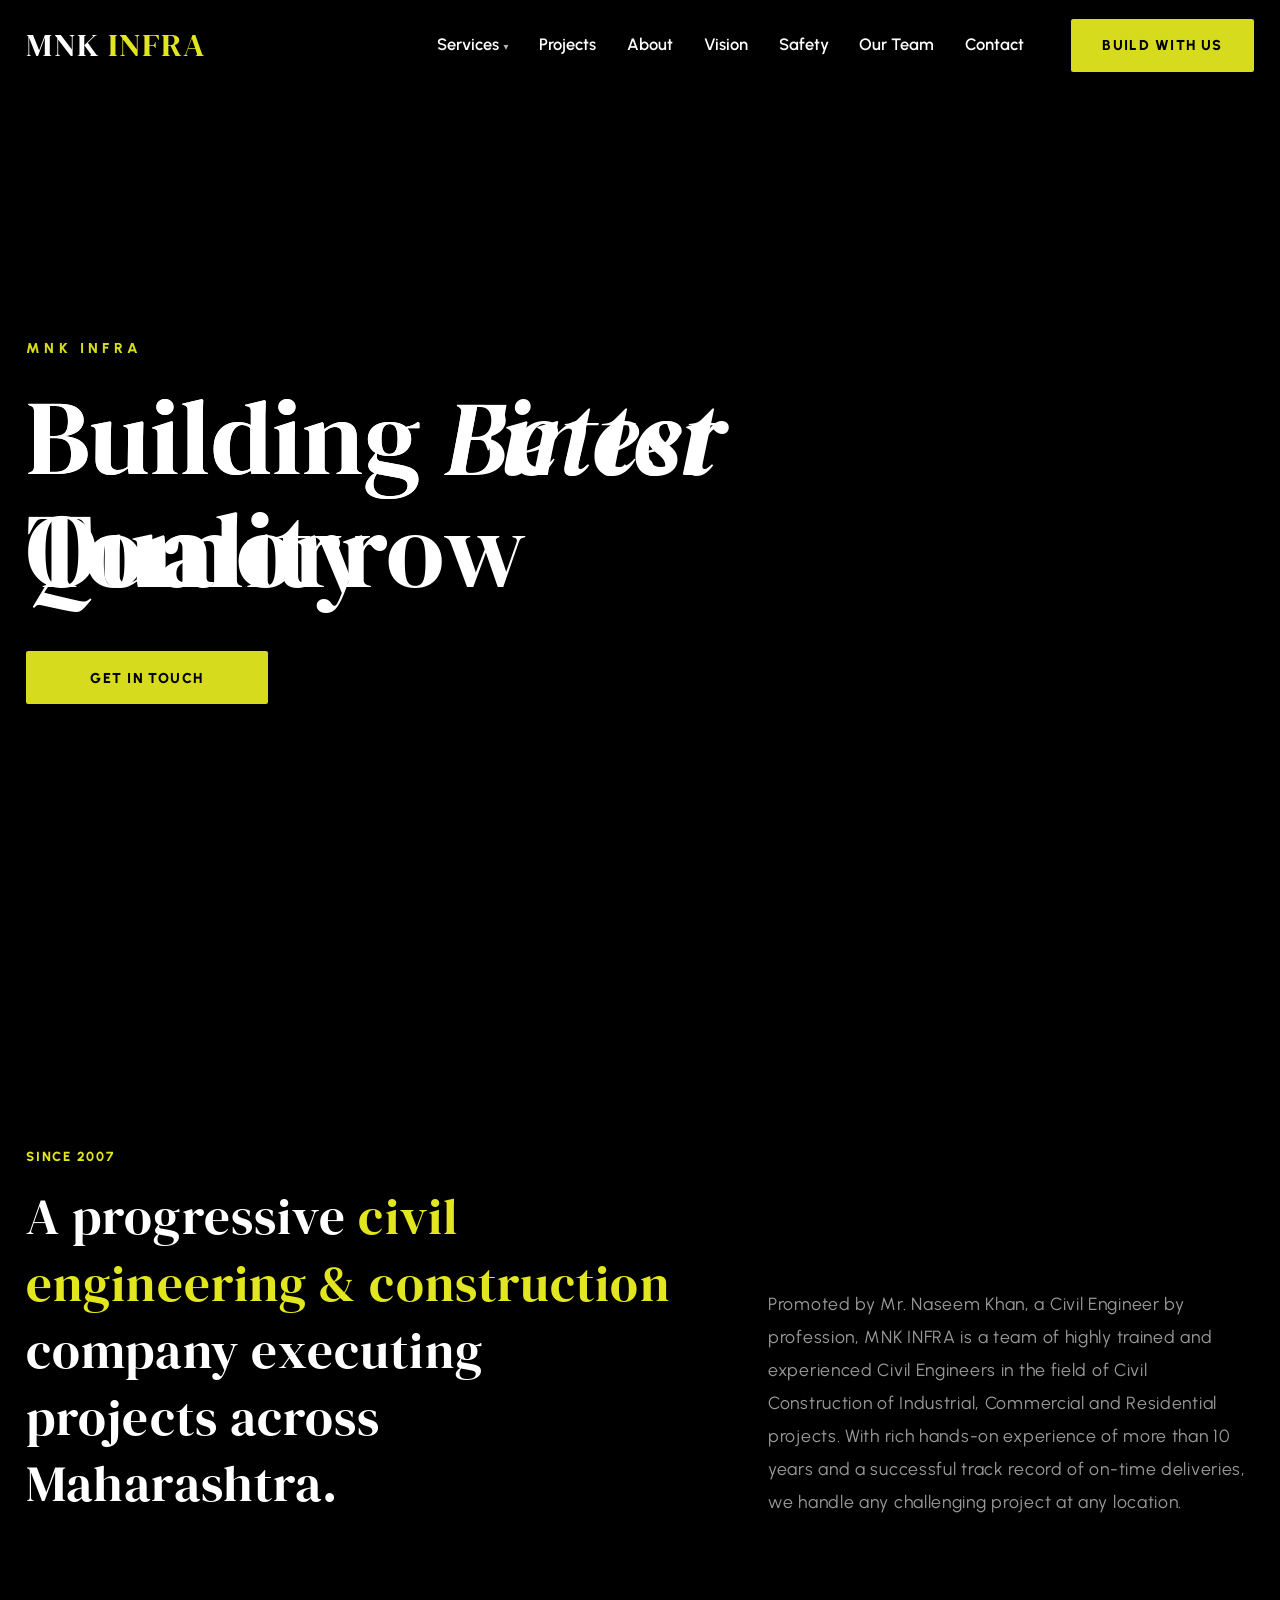
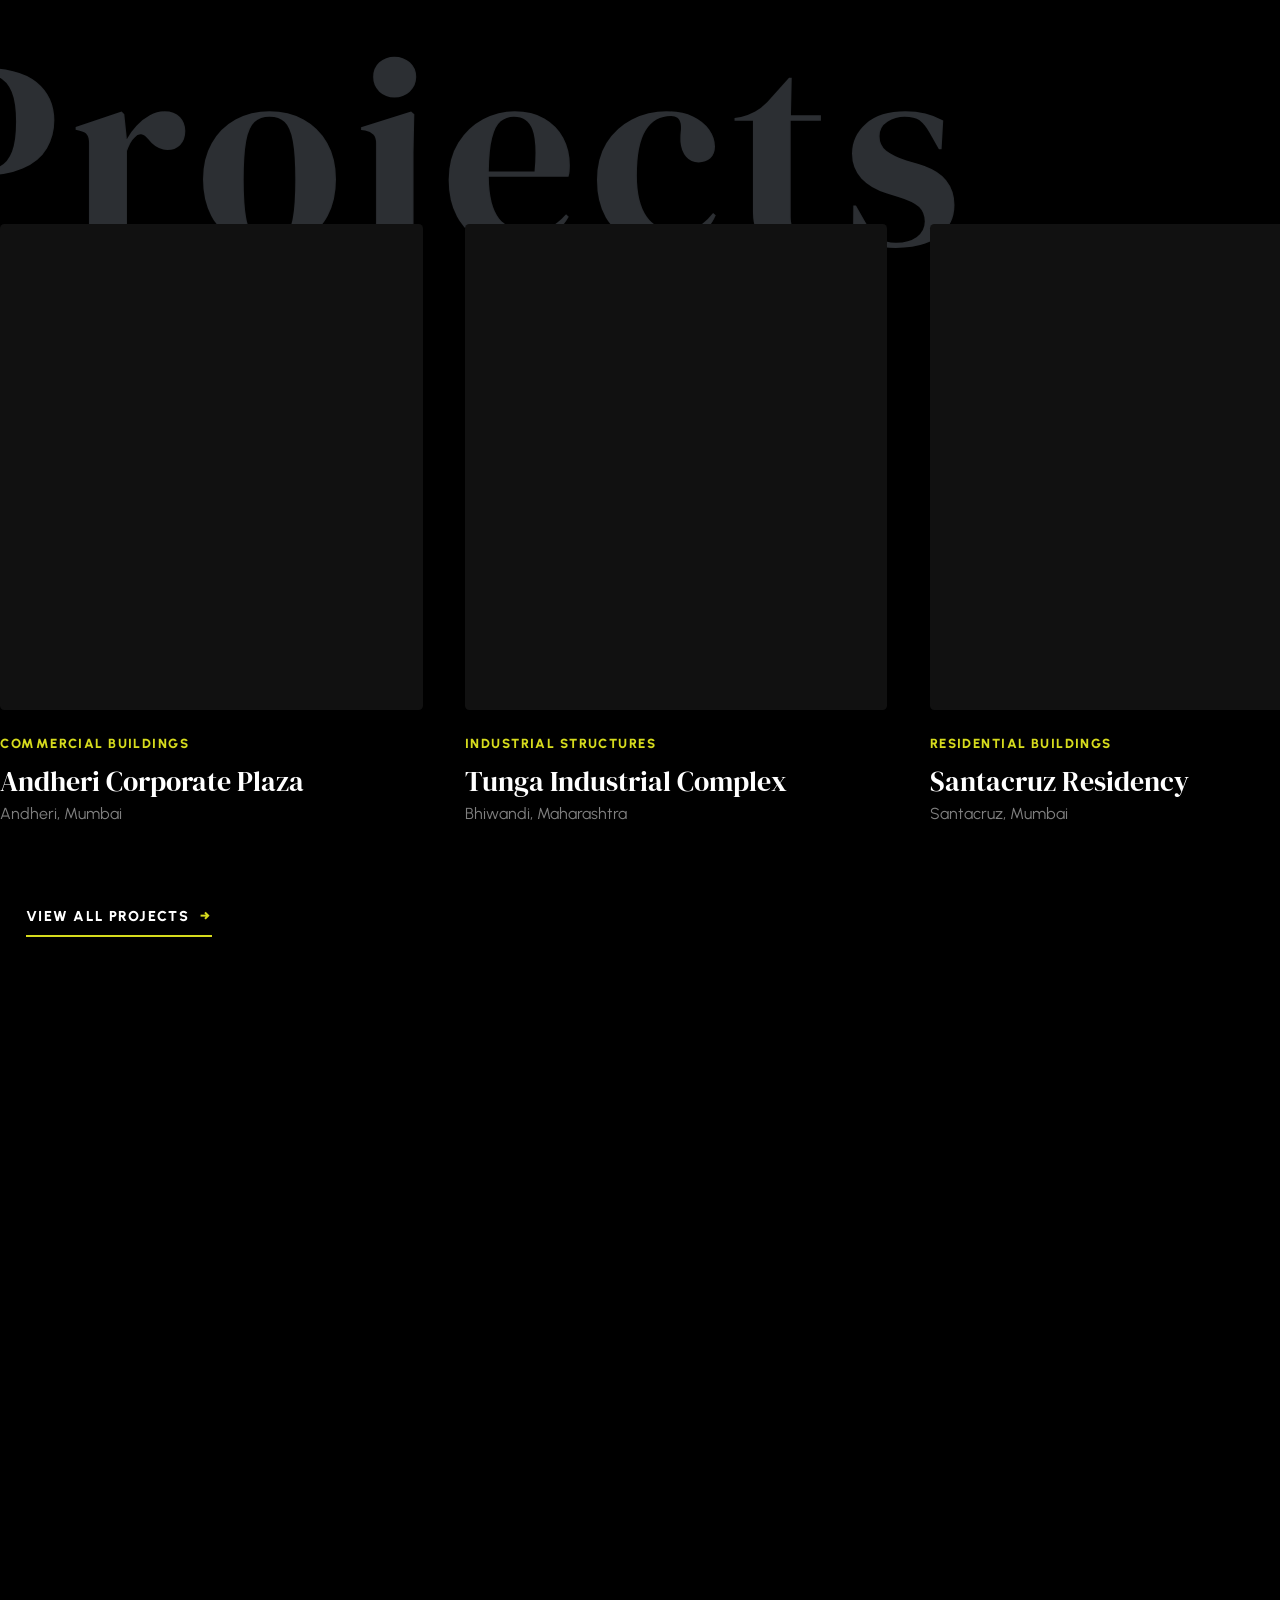
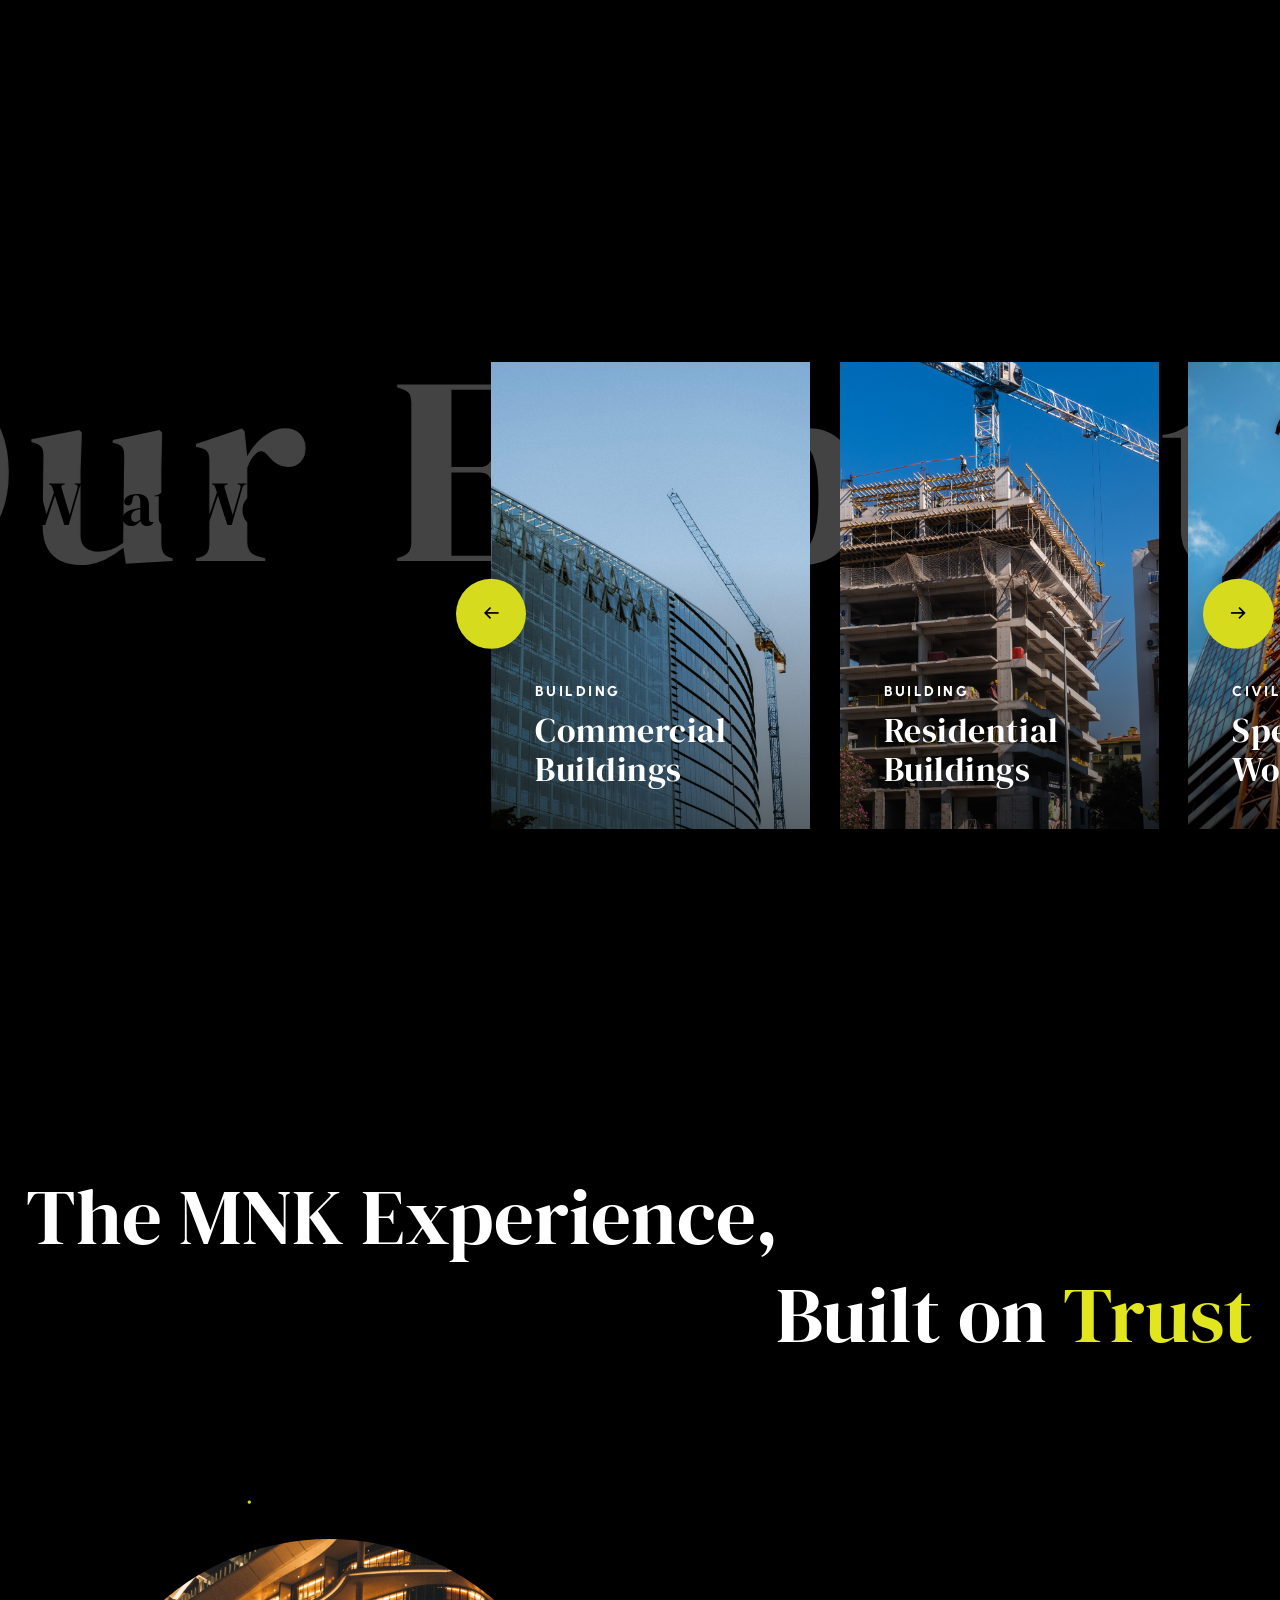
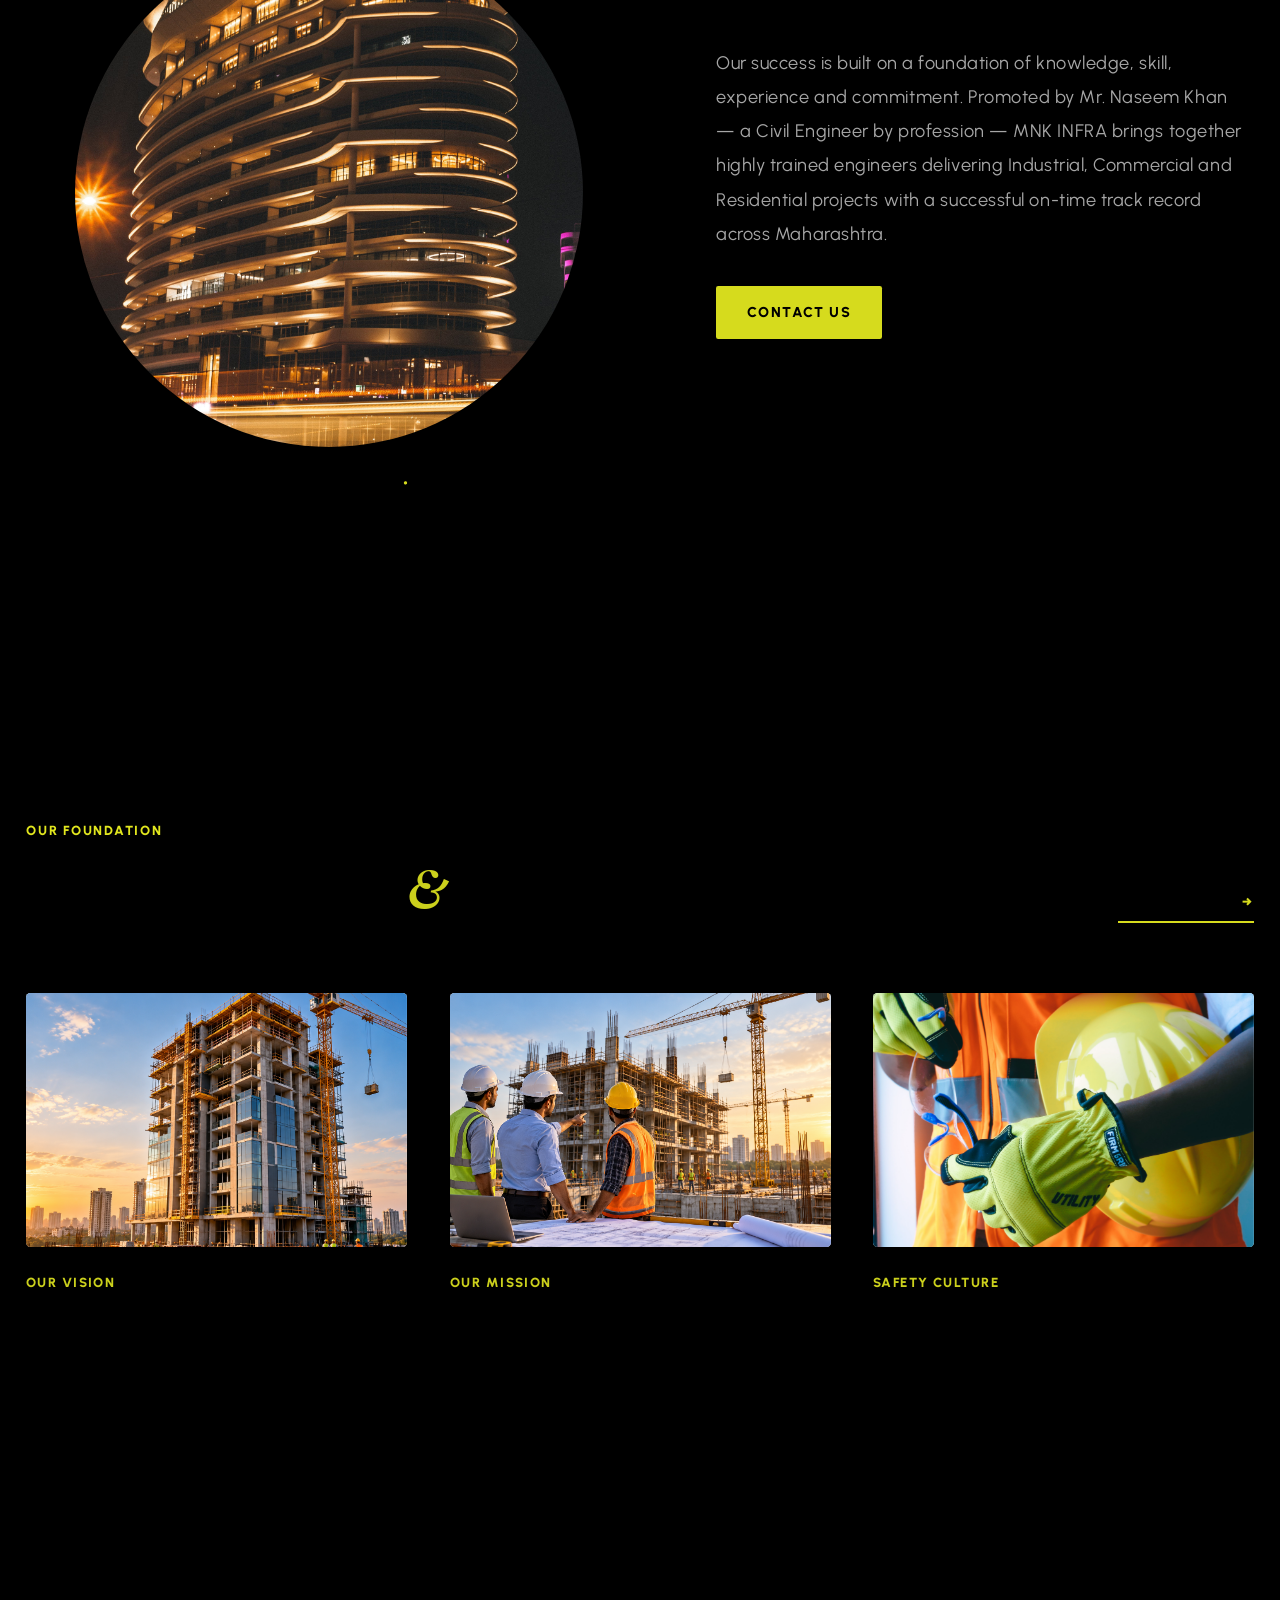
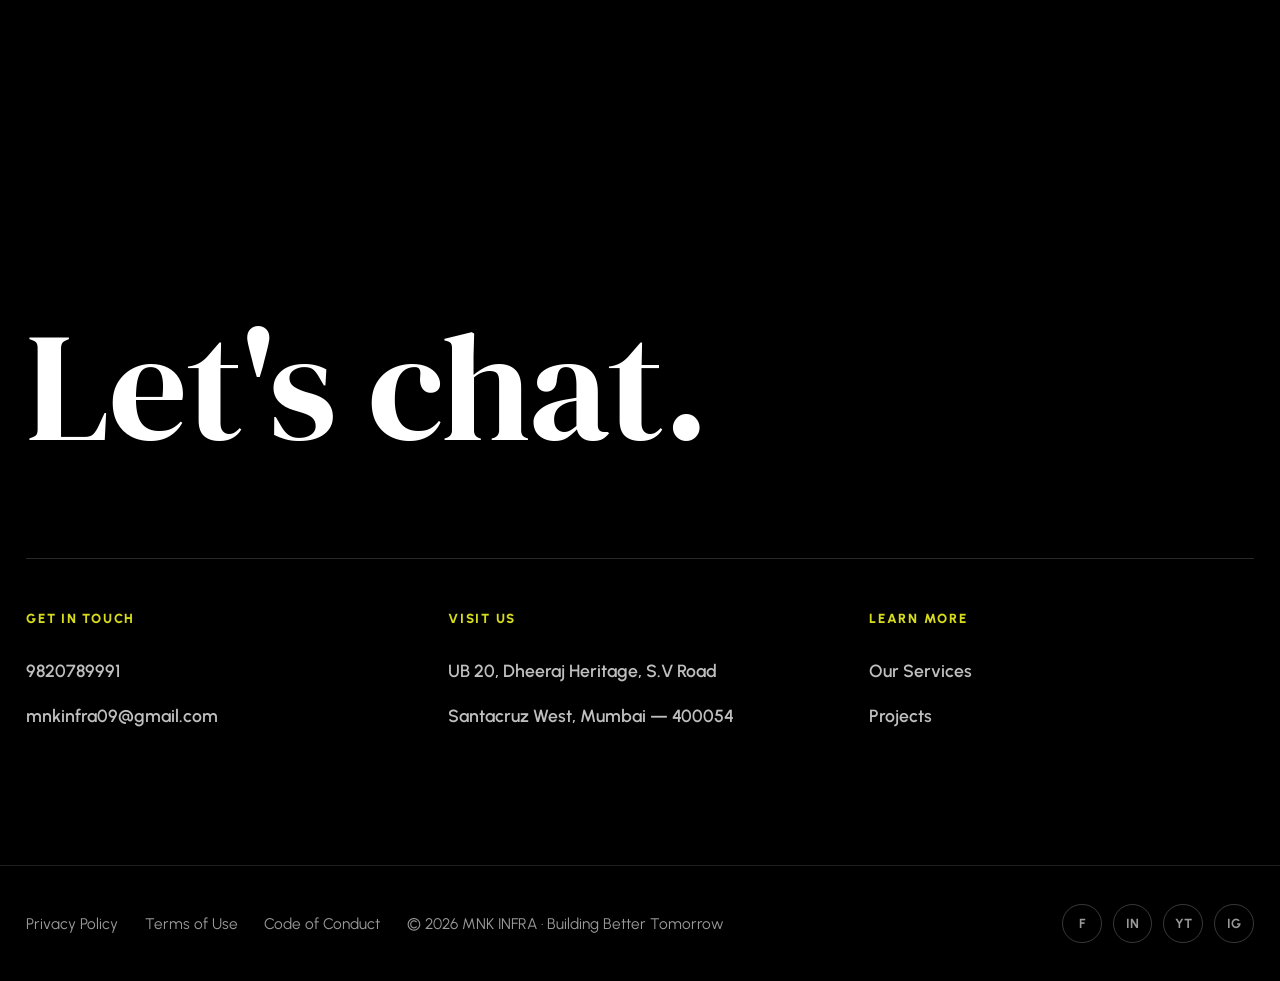
==== index.html @ 449d8b5c "Hero: equal-width headlines (desktop only, mobile untouched)" ====
<!DOCTYPE html>
<html lang="en">
<head>
  <meta charset="UTF-8">
  <meta name="viewport" content="width=device-width, initial-scale=1.0">
  <title>MNK INFRA — Building Better Tomorrow</title>
  <meta name="description" content="MNK Infra is premier construction & engineering company in India. Commercial, residential, industrial and infrastructure projects since 2007.">
  <link rel="icon" href="data:image/svg+xml,<svg xmlns='http://www.w3.org/2000/svg' viewBox='0 0 100 100'><rect width='100' height='100' rx='14' fill='%23000000'/><text x='50' y='70' font-size='56' font-family='Georgia' font-weight='bold' fill='%23d6db1d' text-anchor='middle'>M</text></svg>">
  <link rel="preconnect" href="https://fonts.googleapis.com">
  <link rel="preconnect" href="https://fonts.gstatic.com" crossorigin>
  <link href="https://fonts.googleapis.com/css2?family=DM+Serif+Display:ital@0;1&family=Urbanist:wght@400;500;600;700;800&display=swap" rel="stylesheet">
  <link rel="stylesheet" href="css/style.css">
  <noscript>
    <style>.reveal{opacity:1 !important;transform:none !important}</style>
  </noscript>
</head>
<body class="color-black">

  <!-- ===== Header (overlay over hero, solid on scroll) ===== -->
  <header class="siteheader" id="siteheader">
    <div class="navbar">
      <div class="container navbar__inner">
        <button class="header-search" type="button" aria-label="Search">
          <svg width="20" height="20" viewBox="0 0 24 24" fill="none" stroke="currentColor" stroke-width="2.2" stroke-linecap="round"><circle cx="11" cy="11" r="7"/><path d="M21 21l-4.35-4.35"/></svg>
        </button>
        <a class="brand" href="#top" aria-label="MNK Infra home">
          <span class="brand__text">MNK <em>INFRA</em></span>
        </a>

        <nav class="nav" id="nav" aria-label="Main">
          <ul class="nav__list">
            <li class="nav__item nav__item--sub">
              <a href="#expertise">Services <span class="chev">&#9662;</span></a>
              <div class="submenu">
                <div class="submenu__col">
                  <p class="submenu__title">Buildings</p>
                  <a href="#expertise">Commercial Buildings</a>
                  <a href="#expertise">Residential Buildings</a>
                  <a href="#expertise">Multi-Storey Buildings</a>
                  <a href="#expertise">Pre-Engineered Structures</a>
                </div>
                <div class="submenu__col">
                  <p class="submenu__title">Civil &amp; Infrastructure</p>
                  <a href="#expertise">Road Construction</a>
                  <a href="#expertise">Earth Work &amp; Site Prep</a>
                  <a href="#expertise">Waterproofing &amp; Insulation</a>
                  <a href="#expertise">HVAC, Plumbing &amp; Electrical</a>
                </div>
              </div>
            </li>
            <li class="nav__item"><a href="#projects">Projects</a></li>
            <li class="nav__item"><a href="#about">About</a></li>
            <li class="nav__item"><a href="#purpose">Vision</a></li>
            <li class="nav__item"><a href="#purpose">Safety</a></li>
            <li class="nav__item"><a href="#experience">Our Team</a></li>
            <li class="nav__item"><a href="#contact">Contact</a></li>
          </ul>
          <a class="btn btn--lime nav__mobile-cta" href="#contact">Build With Us</a>
        </nav>

        <a class="btn btn--lime navbar__cta" href="#contact">Build With Us</a>

        <button class="burger" id="burger" type="button" aria-label="Open menu" aria-expanded="false">
          <span></span><span></span><span></span>
        </button>
      </div>
      <div class="scrollbar" aria-hidden="true"><span id="scrollbarFill"></span></div>
      </div>
      <div class="nav-backdrop" id="navBackdrop" aria-hidden="true"></div>
  </header>

  <main id="top">

    <!-- ===== HERO — video bg + overlay, melts into black ===== -->
    <section class="hero panel" data-panel="black">
      <div class="hero__media" data-heromedia aria-hidden="true">
        <video class="hero__video" id="heroVideo" autoplay muted loop playsinline poster="https://picsum.photos/seed/mnkskyline/1920/1200">
          <source src="videos/hero.mp4" type="video/mp4">
        </video>
      </div>
      <div class="hero__overlay" aria-hidden="true"></div>

      <div class="container hero__inner">
        <div class="hero__head reveal" style="--d:.45s">
          <p class="hero__tag">MNK INFRA</p>
        </div>
        <h1 class="hero__title reveal" style="--d:.45s">
          <span class="hero__rotator" id="heroRotator">
            <span class="hero__line is-active">Building <em>Better</em><br>Tomorrow</span>
            <span class="hero__line">Building <em>Finest</em><br>Quality</span>
            <span class="hero__line">Building <em>Strong</em><br>Future</span>
          </span>
        </h1>
        <div class="reveal" style="--d:.7s">
          <a class="btn btn--lime btn--w220" href="#contact">Get In Touch</a>
        </div>
      </div>
    </section>

    <!-- ===== INTRO — black ===== -->
    <section class="intro panel" id="about" data-panel="black">
      <div class="container intro__grid">
        <div class="reveal">
          <p class="eyebrow">Since 2007</p>
          <h2 class="intro__title">A progressive <span class="lime">civil engineering &amp; construction</span> company executing projects across Maharashtra.</h2>
        </div>
        <div class="intro__copy reveal" style="--d:.2s">
          <p>Promoted by Mr. Naseem Khan, a Civil Engineer by profession, MNK INFRA is a team of highly trained and experienced Civil Engineers in the field of Civil Construction of Industrial, Commercial and Residential projects. With rich hands-on experience of more than 10 years and a successful track record of on-time deliveries, we handle any challenging project at any location.</p>
        </div>
      </div>
    </section>

    <!-- ===== PROJECTS — black, giant parallax title + slider ===== -->
    <section class="projects panel" id="projects" data-panel="black">
      <div class="giant" data-giant data-giant-speed="420" aria-hidden="true">Projects</div>

      <div class="container projects__head">
        <div class="filters reveal">
          <span class="filters__label">I'm interested in</span>
          <div class="dropdown" id="dropdown">
            <button class="dropdown__btn" type="button" aria-expanded="false">
              <span class="dropdown__value">market</span>
              <svg viewBox="0 0 96 96" width="16" height="16" aria-hidden="true"><path fill="#d6db1d" d="M81.8,25.4a6,6,0,0,0-8.5.8L48,56.6,22.6,26.2a6,6,0,1,0-9.2,7.7L43.4,69.8a6,6,0,0,0,9.2,0L82.6,33.8A6,6,0,0,0,81.8,25.4Z"/></svg>
            </button>
            <ul class="dropdown__menu">
              <li><button type="button" data-value="market">Reset</button></li>
              <li><button type="button" data-value="Commercial Buildings">Commercial Buildings</button></li>
              <li><button type="button" data-value="Residential Buildings">Residential Buildings</button></li>
              <li><button type="button" data-value="Road Construction">Road Construction</button></li>
              <li><button type="button" data-value="Industrial Structures">Industrial Structures</button></li>
              <li><button type="button" data-value="Multi-Storey Buildings">Multi-Storey Buildings</button></li>
              <li><button type="button" data-value="Concrete Tanks">Concrete Tanks</button></li>
              <li><button type="button" data-value="Waterproofing">Waterproofing</button></li>
            </ul>
          </div>
        </div>

        <div class="slider-nav reveal" style="--d:.15s">
          <button class="slider-nav__btn" type="button" data-slide="prev" aria-label="Previous projects">&#8592;</button>
          <button class="slider-nav__btn" type="button" data-slide="next" aria-label="Next projects">&#8594;</button>
        </div>
      </div>

      <div class="p-slider" id="pSlider">
        <div class="p-track" id="pTrack">
          <a class="p-card" href="#contact">
            <div class="p-card__frame"><img data-imgparallax src="https://picsum.photos/seed/mnkcorp/1000/1250" alt="Andheri Corporate Plaza placeholder" loading="lazy"></div>
            <p class="p-card__cat">Commercial Buildings</p>
            <h3 class="p-card__title">Andheri Corporate Plaza</h3>
            <p class="p-card__loc">Andheri, Mumbai</p>
          </a>
          <a class="p-card" href="#contact">
            <div class="p-card__frame"><img data-imgparallax src="https://picsum.photos/seed/mnkindustrial/1000/1250" alt="Tunga Industrial Structure placeholder" loading="lazy"></div>
            <p class="p-card__cat">Industrial Structures</p>
            <h3 class="p-card__title">Tunga Industrial Complex</h3>
            <p class="p-card__loc">Bhiwandi, Maharashtra</p>
          </a>
          <a class="p-card" href="#contact">
            <div class="p-card__frame"><img data-imgparallax src="https://picsum.photos/seed/mnkresidency/1000/1250" alt="Santacruz Residency placeholder" loading="lazy"></div>
            <p class="p-card__cat">Residential Buildings</p>
            <h3 class="p-card__title">Santacruz Residency</h3>
            <p class="p-card__loc">Santacruz, Mumbai</p>
          </a>
          <a class="p-card" href="#contact">
            <div class="p-card__frame"><img data-imgparallax src="https://picsum.photos/seed/mnkroadwork/1000/1250" alt="Panvel Road Package placeholder" loading="lazy"></div>
            <p class="p-card__cat">Road Construction</p>
            <h3 class="p-card__title">Panvel Highway Package</h3>
            <p class="p-card__loc">Panvel, Maharashtra</p>
          </a>
          <a class="p-card" href="#contact">
            <div class="p-card__frame"><img data-imgparallax src="https://picsum.photos/seed/mnktankwork/1000/1250" alt="Water Storage Tanks placeholder" loading="lazy"></div>
            <p class="p-card__cat">Concrete Tanks</p>
            <h3 class="p-card__title">Municipal Water Storage Tanks</h3>
            <p class="p-card__loc">Thane, Maharashtra</p>
          </a>
          <a class="p-card" href="#contact">
            <div class="p-card__frame"><img data-imgparallax src="https://picsum.photos/seed/mnkwarehouse/1000/1250" alt="Vasai Logistics Warehouse placeholder" loading="lazy"></div>
            <p class="p-card__cat">Warehouses</p>
            <h3 class="p-card__title">Vasai Logistics Warehouse</h3>
            <p class="p-card__loc">Vasai, Maharashtra</p>
          </a>
        </div>
      </div>

      <div class="container projects__foot">
        <a class="link-arrow reveal" href="#projects">View All Projects <span>&rarr;</span></a>
      </div>
    </section>

    <!-- ===== STATS — white ===== -->
    <section class="stats panel" id="reach" data-panel="white">
      <div class="container">
        <p class="stats__lead reveal">We are grateful for every project entrusted to us — along with our clients, architects and consultants, our team relentlessly strives to elevate the business of construction.</p>
        <div class="stats__grid" data-stagger>
          <div class="stat reveal">
            <p class="stat__num"><span class="count" data-target="2007">0</span></p>
            <h6 class="stat__label">Established</h6>
            <p class="stat__desc">Serving clients, architects and consultants across Maharashtra since 2007.</p>
          </div>
          <div class="stat reveal">
            <p class="stat__num"><span class="count" data-target="10" data-suffix="+">0+</span></p>
            <h6 class="stat__label">Years of Experience</h6>
            <p class="stat__desc">Rich hands-on experience across Infrastructure, Commercial, Residential and Land Development projects.</p>
          </div>
          <div class="stat reveal">
            <p class="stat__num"><span class="count" data-target="13" data-suffix="+">0+</span></p>
            <h6 class="stat__label">Construction Services</h6>
            <p class="stat__desc">From buildings and roads to industrial structures, waterproofing and MEP works.</p>
          </div>
          <div class="stat reveal">
            <p class="stat__num"><span class="count" data-target="100" data-suffix="%">0%</span></p>
            <h6 class="stat__label">On-Time Deliveries</h6>
            <p class="stat__desc">Project management skills that have delivered complex industrial projects on schedule.</p>
          </div>
        </div>
      </div>
    </section>

    <!-- ===== OUR EXPERTISE — white, giant title + scroll-driven slider ===== -->
    <section class="expertise panel" id="expertise" data-panel="white">
      <div class="giant giant--light expertise__giant" data-giant data-giant-speed="3600" aria-hidden="true">Our Expertise</div>

      <div class="container expertise__grid">
        <div class="expertise__content reveal">
          <h2>What We Do</h2>
          <p>From commercial and residential buildings to roads, industrial structures and specialty civil works — we handle any challenging project at any location.</p>
        </div>

        <div class="expertise__sliderwrap">
          <div class="expertise__slider" id="expSlider">
            <div class="expertise__track" id="expTrack">
          <a class="e-card" href="#contact" style="background-image:url('images/commercial.jpg')"><div class="e-card__in"><h4>Building</h4><h3>Commercial Buildings</h3></div></a>
          <a class="e-card" href="#contact" style="background-image:url('images/residential.jpg')"><div class="e-card__in"><h4>Building</h4><h3>Residential Buildings</h3></div></a>
          <a class="e-card" href="#contact" style="background-image:url('images/specialty-civil.jpg')"><div class="e-card__in"><h4>Civil</h4><h3>Specialty Civil Works</h3></div></a>
          <a class="e-card" href="#contact" style="background-image:url('images/road-construction.jpg')"><div class="e-card__in"><h4>Infrastructure</h4><h3>Road Construction</h3></div></a>
          <a class="e-card" href="#contact" style="background-image:url('images/earthwork.jpg')"><div class="e-card__in"><h4>Civil</h4><h3>Earth Work &amp; Site Prep</h3></div></a>
          <a class="e-card" href="#contact" style="background-image:url('images/waterproofing.jpg')"><div class="e-card__in"><h4>Specialty</h4><h3>Waterproofing &amp; Insulation</h3></div></a>
          <a class="e-card" href="#contact" style="background-image:url('images/industrial.jpg')"><div class="e-card__in"><h4>Industrial</h4><h3>Industrial Structures</h3></div></a>
          <a class="e-card" href="#contact" style="background-image:url('images/multistory.jpg')"><div class="e-card__in"><h4>Building</h4><h3>Multi-Storey Buildings</h3></div></a>
          <a class="e-card" href="#contact" style="background-image:url('images/preengineered.jpg')"><div class="e-card__in"><h4>Industrial</h4><h3>Pre-Engineered Structures</h3></div></a>
          <a class="e-card" href="#contact" style="background-image:url('images/concrete-tank.jpg')"><div class="e-card__in"><h4>Civil</h4><h3>Concrete Tanks</h3></div></a>
          <a class="e-card" href="#contact" style="background-image:url('images/mep.jpg')"><div class="e-card__in"><h4>MEP</h4><h3>HVAC, Plumbing &amp; Electrical</h3></div></a>
          <a class="e-card" href="#contact" style="background-image:url('images/cable-laying.jpg')"><div class="e-card__in"><h4>Infrastructure</h4><h3>Fibre Cable Laying</h3></div></a>
          <a class="e-card" href="#contact" style="background-image:url('images/walkways-bridges.jpg')"><div class="e-card__in"><h4>Infrastructure</h4><h3>Walkways, Bridges &amp; Warehouses</h3></div></a>
          </div>
        </div>

        <div class="expertise__nav">
          <button class="e-nav__btn e-nav__btn--prev" type="button" data-exp-slide="prev" aria-label="Previous services">&#8592;</button>
          <button class="e-nav__btn e-nav__btn--next" type="button" data-exp-slide="next" aria-label="Next services">&#8594;</button>
        </div>
        </div>
      </div>
    </section>

    <!-- ===== EXPERIENCE — black ===== -->
    <section class="experience panel" id="experience" data-panel="black">
      <div class="container">
        <p class="exp-line exp-line--left reveal" data-reveal="left">The MNK Experience,</p>
        <p class="exp-line exp-line--right reveal" data-reveal="right">Built on <span class="lime">Trust</span></p>
      </div>

      <div class="container circle__grid" id="rnd">
        <div class="circle" id="circleAnim">
          <div class="circle__img" role="img" aria-label="MNK project building"></div>
          <svg class="circle__svg" viewBox="0 0 550 550" aria-hidden="true">
            <path class="arc arc--first" d="M 203 11 A 274 274 0 0 1 298 3" fill="none" stroke="#d6db1d" stroke-width="3"/>
            <path class="arc arc--second" d="M 345 539 A 274 274 180 0 1 250 547" fill="none" stroke="#d6db1d" stroke-width="3"/>
          </svg>
        </div>
        <div class="circle__text reveal">
          <p>Our success is built on a foundation of knowledge, skill, experience and commitment. Promoted by Mr. Naseem Khan — a Civil Engineer by profession — MNK INFRA brings together highly trained engineers delivering Industrial, Commercial and Residential projects with a successful on-time track record across Maharashtra.</p>
          <a class="btn btn--lime" href="#contact">Contact Us</a>
        </div>
      </div>
    </section>

    <!-- ===== VISION / MISSION / SAFETY — white (replaces news) ===== -->
    <section class="news panel" id="purpose" data-panel="white">
      <div class="container">
        <div class="news__head">
          <div class="reveal">
            <p class="eyebrow">Our Foundation</p>
            <h2 class="news__title">Vision, Mission <em>&amp;</em> Safety</h2>
          </div>
          <a class="link-arrow reveal" style="--d:.15s" href="#contact">Get In Touch <span>&rarr;</span></a>
        </div>

        <div class="news__grid" data-stagger>
          <a class="n-card reveal" href="#about">
            <div class="n-card__frame"><img data-imgparallax src="images/our-vision.png" alt="Our Vision" loading="lazy"></div>
            <p class="n-card__cat">Our Vision</p>
            <h3>To be a premier Construction &amp; Engineering Company in India</h3>
            <p class="n-card__excerpt">Creating with passion and innovation, world-class infrastructure to make human life comfortable.</p>
            <span class="n-card__more">Read more &rarr;</span>
          </a>
          <a class="n-card reveal" href="#about">
            <div class="n-card__frame"><img data-imgparallax src="images/our-mission.png" alt="Our Mission" loading="lazy"></div>
            <p class="n-card__cat">Our Mission</p>
            <h3>Profitable growth through project management, quality &amp; commitment</h3>
            <p class="n-card__excerpt">Delivering high-quality civil engineering and construction services to the complete satisfaction of our clients, consultants, architects and engineers.</p>
            <span class="n-card__more">Read more &rarr;</span>
          </a>
          <a class="n-card reveal" href="#about">
            <div class="n-card__frame"><img data-imgparallax src="images/safety.jpg" alt="Safety culture" loading="lazy"></div>
            <p class="n-card__cat">Safety Culture</p>
            <h3>Safe contract practices and environment-friendly work culture</h3>
            <p class="n-card__excerpt">Rigorous first-aid medical assistance and hygiene practices at all sites, with adequate resources and education for every worker.</p>
            <span class="n-card__more">Read more &rarr;</span>
          </a>
        </div>
      </div>
    </section>

    <!-- ===== CTA — black ===== -->
    <section class="cta panel" id="contact" data-panel="black">
      <div class="container">
        <h2 class="cta__title reveal"><a href="#contact">Let's chat.</a></h2>
        <div class="cta__cols" data-stagger>
          <div class="reveal">
            <p class="cta__label">Get In Touch</p>
            <a href="tel:+919820789991">9820789991</a>
            <a href="mailto:mnkinfra09@gmail.com">mnkinfra09@gmail.com</a>
          </div>
          <div class="reveal" id="locations">
            <p class="cta__label">Visit Us</p>
            <a href="#contact">UB 20, Dheeraj Heritage, S.V Road</a>
            <a href="#contact">Santacruz West, Mumbai — 400054</a>
          </div>
          <div class="reveal" id="team">
            <p class="cta__label">Learn More</p>
            <a href="#expertise">Our Services</a>
            <a href="#projects">Projects</a>
          </div>
        </div>
      </div>
    </section>

  </main>

  <!-- ===== Footer ===== -->
  <footer class="footer" id="careers">
    <div class="container footer__inner">
      <nav class="footer__links" aria-label="Footer">
        <a href="#contact">Privacy Policy</a>
        <a href="#contact">Terms of Use</a>
        <a href="#contact">Code of Conduct</a>
        <span>&copy; 2026 MNK INFRA · Building Better Tomorrow</span>
      </nav>
      <div class="footer__social">
        <a href="#contact" aria-label="Facebook">f</a>
        <a href="#contact" aria-label="LinkedIn">in</a>
        <a href="#contact" aria-label="YouTube">yt</a>
        <a href="#contact" aria-label="Instagram">ig</a>
      </div>
    </div>
  </footer>

  <script src="js/main.js"></script>
</body>
</html>
---- css/style.css ----
/* ============ MNK Infra — HITT-clone theme (black / white / lime) ============ */
:root {
  --black: #000000;
  --white: #ffffff;
  --lime: #d6db1d;
  --lime-text: #e1e61e;
  --lime-hover: #cbd01c;
  --grey: #5b6670;
  --navy: #002855;
  --giant-grey: rgba(91, 102, 112, 0.28);
  --giant-dark: rgba(146, 157, 170, 0.3);

  --serif: "DM Serif Display", Georgia, serif;
  --sans: "Urbanist", system-ui, -apple-system, "Segoe UI", sans-serif;

  --container: 1140px;
  --ease: cubic-bezier(0.22, 1, 0.36, 1);
}

* { margin: 0; padding: 0; box-sizing: border-box; }
html { scroll-behavior: smooth; overflow-x: hidden; zoom: 1.1; }
body {
  font-family: var(--sans);
  font-size: 16px;
  line-height: 1.8;
  background-color: #000;
  color: #fff;
  -webkit-font-smoothing: antialiased;
  overflow-x: hidden;
  /* exact HITT mechanism: body color flips with scroll */
  transition: background-color 0.6s ease;
}
body.color-white { background-color: #fff !important; color: #000; }
body.color-black { background-color: #000 !important; color: #fff; }
body.nav-open { overflow: hidden; }

img { max-width: 100%; display: block; }
a { color: inherit; text-decoration: none; }
button { font: inherit; cursor: pointer; border: 0; background: none; color: inherit; }
em { font-style: italic; }
.lime { color: var(--lime-text) !important; }

.container { width: min(var(--container), calc(100% - 48px)); margin-inline: auto; }

/* ================= buttons ================= */
.btn {
  display: inline-block;
  font-family: var(--sans);
  font-weight: 800;
  font-size: 13px;
  letter-spacing: 1.3px;
  text-transform: uppercase;
  padding: 15px 28px;
  border-radius: 2px;
  line-height: 1.4;
  transition: background-color 0.3s, color 0.3s, transform 0.3s var(--ease);
}
.btn--lime { background: var(--lime); color: #000; }
.btn--lime:hover { background: var(--lime-hover); }
.btn--w220 { width: 220px; text-align: center; padding-left: 15px; padding-right: 15px; }

.link-arrow {
  display: inline-flex;
  align-items: center;
  gap: 10px;
  font-weight: 800;
  font-size: 13px;
  letter-spacing: 1.3px;
  text-transform: uppercase;
  border-bottom: 2px solid var(--lime);
  padding-bottom: 5px;
  transition: gap 0.3s var(--ease), color 0.3s;
}
.link-arrow:hover { gap: 18px; color: var(--lime); }
.link-arrow span { color: var(--lime); }

.eyebrow {
  text-transform: uppercase;
  letter-spacing: 1.6px;
  font-size: 12px;
  font-weight: 800;
  color: var(--lime-text);
  margin-bottom: 14px;
}

/* ================= header ================= */
.siteheader {
  position: fixed;
  top: 0; left: 0; right: 0;
  z-index: 900;
  transition: background-color 0.4s ease, box-shadow 0.4s ease, color 0.4s ease;
  color: #fff;
}
.siteheader.is-solid {
  background: #fff;
  color: #000;
  box-shadow: 0 6px 24px rgba(0, 0, 0, 0.12);
}

.topbar { border-bottom: 1px solid rgba(255, 255, 255, 0.16); transition: border-color 0.4s; }
.siteheader.is-solid .topbar { border-bottom-color: rgba(0, 0, 0, 0.08); }
.topbar__inner { display: flex; justify-content: space-between; align-items: center; min-height: 40px; gap: 20px; }
.topbar__interested {
  text-transform: uppercase;
  letter-spacing: 1.4px;
  font-size: 11px;
  font-weight: 800;
  color: var(--lime);
}
.topbar__interested .chev { font-size: 9px; margin-left: 5px; }
.topbar__links { display: flex; gap: 24px; }
.topbar__links a {
  text-transform: uppercase;
  letter-spacing: 1.1px;
  font-size: 11px;
  font-weight: 600;
  opacity: 0.85;
  transition: color 0.25s, opacity 0.25s;
}
.topbar__links a:hover { color: var(--lime); opacity: 1; }

.navbar { position: relative; }
.navbar__inner { display: flex; align-items: center; gap: 30px; min-height: 82px; transition: min-height 0.35s var(--ease); }
.nav { margin-left: auto; }
.burger { display: none; flex-direction: column; gap: 5px; padding: 8px; margin-left: auto; }
.siteheader.is-solid .navbar__inner { min-height: 66px; }

.brand {
  display: flex;
  align-items: center;
}
.brand__text {
  font-family: var(--serif);
  font-size: 1.9rem;
  letter-spacing: 1px;
  line-height: 1;
  color: #fff;
  white-space: nowrap;
}
.brand__text em { color: var(--lime-text); font-style: normal; }
.siteheader.is-solid .brand__text { color: #000; }
.brand--footer .brand__text { color: #fff; }

.nav { margin-left: auto; }
.nav__list { display: flex; gap: 2px; list-style: none; }
.nav__item > a {
  display: block;
  padding: 10px 13px;
  font-size: 15px;
  font-weight: 600;
  color: currentColor;
  border-radius: 4px;
  white-space: nowrap;
  transition: color 0.25s;
}
.nav__item > a:hover { color: var(--lime); }
.chev { font-size: 9px; opacity: 0.7; }

.nav__item--sub { position: relative; }
.submenu {
  position: absolute;
  top: calc(100% + 16px);
  left: 0;
  display: grid;
  grid-template-columns: repeat(2, minmax(175px, 1fr));
  gap: 28px;
  background: #fff;
  color: #000;
  border: 1px solid rgba(0, 0, 0, 0.08);
  border-radius: 4px;
  padding: 26px 30px;
  box-shadow: 0 30px 70px rgba(0, 0, 0, 0.22);
  opacity: 0;
  visibility: hidden;
  transform: translateY(14px);
  transition: opacity 0.3s, transform 0.35s var(--ease), visibility 0.3s;
}
.nav__item--sub:hover .submenu,
.nav__item--sub:focus-within .submenu { opacity: 1; visibility: visible; transform: translateY(0); }
.submenu::before { content: ""; position: absolute; top: -16px; left: 0; right: 0; height: 16px; }
.submenu__title {
  text-transform: uppercase;
  letter-spacing: 1.4px;
  font-size: 11px;
  font-weight: 800;
  color: var(--grey);
  margin-bottom: 10px;
}
.submenu__col a { display: block; padding: 6px 0; font-size: 14.5px; font-weight: 600; transition: color 0.2s, padding-left 0.2s; }
.submenu__col a:hover { color: var(--lime-hover); padding-left: 6px; }

.navbar__cta { flex-shrink: 0; opacity: 0; visibility: hidden; transition: opacity 0.35s, visibility 0.35s; }
.siteheader.is-solid .navbar__cta { opacity: 1; visibility: visible; }

.header-search { display: none; align-items: center; justify-content: center; width: 40px; height: 40px; color: #fff; padding: 0; flex-shrink: 0; }
.nav__mobile-cta { display: none; }

.burger { display: none; flex-direction: column; gap: 5px; padding: 8px; margin-left: auto; }
.burger span { width: 26px; height: 2.5px; background: currentColor; border-radius: 2px; transition: transform 0.3s, opacity 0.3s; }
.burger.is-open span:nth-child(1) { transform: translateY(7.5px) rotate(45deg); }
.burger.is-open span:nth-child(2) { opacity: 0; }
.burger.is-open span:nth-child(3) { transform: translateY(-7.5px) rotate(-45deg); }

.scrollbar { position: absolute; left: 0; right: 0; bottom: -2px; height: 2px; background: transparent; }
.scrollbar span { display: block; height: 100%; width: 0; background: var(--lime); transition: width 0.1s linear; }

/* ================= hero ================= */
.hero {
  position: relative;
  min-height: 100vh;
  display: flex;
  align-items: center;
  overflow: hidden;
  background: #000;
  padding: 150px 0 100px;
}
.hero__media {
  position: absolute;
  inset: -10% 0;
  /* video background — CSS image is fallback/poster area */
  background: url("https://picsum.photos/seed/mnkskyline/1920/1200") no-repeat center center;
  background-size: cover;
  will-change: transform;
}
.hero__video {
  position: absolute;
  inset: 0;
  width: 100%;
  height: 100%;
  object-fit: cover;
}
.hero__overlay {
  position: absolute;
  inset: 0;
  /* exact HITT gradient: video melts into pure black at bottom */
  background: linear-gradient(180deg, rgba(0, 0, 0, 0.3) 0%, #000000 100%);
}
.hero__inner { position: relative; z-index: 3; }

/* tag — same left edge as Building's B, fades in with title */
.hero__head {
  margin-bottom: 22px;
}
.hero__tag {
  font-weight: 800;
  font-size: 13px;
  letter-spacing: 4px;
  text-transform: uppercase;
  color: var(--lime);
  line-height: 1;
  margin: 0;
}
.hero__title {
  font-family: var(--serif);
  font-weight: 400;
  font-size: clamp(46px, 7.6vw, 104px);
  line-height: 1.06;
  color: #fff;
  margin-bottom: 40px;
}
.hero__title em { font-family: var(--serif); }

/* rotating headline — always 2 lines, fade + slight rise */
.hero__rotator {
  display: grid;
}
.hero__line {
  grid-area: 1 / 1;
  opacity: 0;
  visibility: hidden;
  transform: translateY(28px);
  transition:
    opacity 0.7s ease,
    transform 0.7s var(--ease),
    visibility 0.7s;
  will-change: opacity, transform;
}
.hero__line.is-active {
  opacity: 1;
  visibility: visible;
  transform: translateY(0);
}

/* desktop only: lock all 3 headlines to same footprint as Building Better Tomorrow */
@media (min-width: 641px) {
  .hero__title {
    width: max-content;
    max-width: 100%;
  }
  .hero__line {
    white-space: nowrap;
  }
}

/* ================= giant parallax titles ================= */
.giant {
  position: absolute;
  top: 30px;
  left: 0;
  font-family: var(--serif);
  font-size: clamp(120px, 19vw, 280px);
  line-height: 1;
  letter-spacing: 11.2px;
  white-space: nowrap;
  color: var(--giant-dark);
  pointer-events: none;
  user-select: none;
  z-index: 0;
  will-change: transform;
}
.giant--light { color: var(--giant-grey); }

/* ================= intro (black) ================= */
.intro { position: relative; z-index: 2; padding: clamp(80px, 11vw, 150px) 0 clamp(40px, 5vw, 60px); }
.intro__grid {
  display: grid;
  grid-template-columns: 1.15fr 0.85fr;
  gap: clamp(40px, 6vw, 90px);
  align-items: end;
}
.intro__title {
  font-family: var(--serif);
  font-weight: 400;
  font-size: clamp(30px, 3.6vw, 46px);
  line-height: 1.32;
  letter-spacing: 1px;
  color: #fff;
}
.intro__copy p {
  color: rgba(255, 255, 255, 0.6);
  font-size: 16px;
  letter-spacing: 0.64px;
  line-height: 1.88;
}

/* ================= projects (black) ================= */
.projects {
  position: relative;
  z-index: 2;
  padding: clamp(60px, 8vw, 110px) 0 clamp(80px, 10vw, 140px);
  overflow: hidden;
}
.projects__head {
  position: relative;
  z-index: 5;
  display: flex;
  justify-content: space-between;
  align-items: center;
  gap: 24px;
  margin-bottom: clamp(40px, 5vw, 70px);
}
.filters { display: flex; align-items: center; gap: 22px; flex-wrap: wrap; }
.filters__label { font-size: 17px; font-weight: 600; color: #fff; }

.dropdown { position: relative; }
.dropdown__btn {
  display: flex;
  align-items: center;
  gap: 12px;
  font-size: 17px;
  font-weight: 600;
  color: #fff;
  padding: 8px 4px;
  border-bottom: 1px solid rgba(255, 255, 255, 0.3);
  transition: color 0.25s, border-color 0.25s;
}
.dropdown__btn:hover { color: var(--lime); border-color: var(--lime); }
.dropdown__btn svg { transition: transform 0.3s var(--ease); }
.dropdown.is-open .dropdown__btn svg { transform: rotate(180deg); }
.dropdown__menu {
  position: absolute;
  top: calc(100% + 12px);
  left: 0;
  min-width: 250px;
  background: #0a0a0a;
  border: 1px solid rgba(255, 255, 255, 0.16);
  border-radius: 4px;
  list-style: none;
  padding: 10px 0;
  max-height: 320px;
  overflow-y: auto;
  opacity: 0;
  visibility: hidden;
  transform: translateY(10px);
  transition: opacity 0.25s, transform 0.3s var(--ease), visibility 0.25s;
  z-index: 20;
}
.dropdown.is-open .dropdown__menu { opacity: 1; visibility: visible; transform: translateY(0); }
.dropdown__menu button {
  display: block;
  width: 100%;
  text-align: left;
  padding: 9px 22px;
  font-size: 14.5px;
  font-weight: 500;
  color: rgba(255, 255, 255, 0.8);
  transition: color 0.2s, background 0.2s, padding-left 0.2s;
}
.dropdown__menu button:hover { color: var(--lime); background: rgba(255, 255, 255, 0.05); padding-left: 28px; }

.slider-nav { display: flex; gap: 10px; }
.slider-nav__btn {
  width: 52px; height: 52px;
  border: 1.5px solid rgba(255, 255, 255, 0.35);
  border-radius: 50%;
  color: #fff;
  font-size: 18px;
  display: grid; place-items: center;
  transition: all 0.3s var(--ease);
}
.slider-nav__btn:hover { background: var(--lime); border-color: var(--lime); color: #000; transform: translateY(-3px); }

.p-slider {
  position: relative;
  z-index: 2;
  overflow-x: auto;
  overflow-y: hidden;
  padding-block: 90px;
  margin-block: -90px;
  scrollbar-width: none;
  -ms-overflow-style: none;
  cursor: grab;
  scroll-snap-type: x mandatory;
  padding-inline: max(24px, calc((100% - var(--container)) / 2));
}
.p-slider::-webkit-scrollbar { display: none; }
.p-slider.is-dragging { cursor: grabbing; scroll-snap-type: none; }
.p-slider.is-dragging a { pointer-events: none; }
.p-track { display: flex; gap: clamp(24px, 3vw, 44px); width: max-content; padding-right: 24px; }

/* HITT-style stagger: odd cards sit -80px, even +80px, settle to 0 on .line-up */
.p-card {
  flex: 0 0 clamp(280px, 30vw, 420px);
  scroll-snap-align: start;
  transform: translateY(-80px);
  transition: transform 400ms;
}
.p-card:nth-child(even) { transform: translateY(80px); }
.p-card.line-up { transform: translateY(0); }
.p-card__frame {
  position: relative;
  aspect-ratio: 4 / 4.6;
  overflow: hidden;
  border-radius: 4px;
  background: #111;
  margin-bottom: 20px;
}
.p-card__frame img {
  position: absolute;
  left: 0; top: -8%;
  width: 100%;
  height: 116%;
  object-fit: cover;
  filter: saturate(0.9);
  transition: filter 0.5s, scale 0.8s var(--ease);
  will-change: transform;
}
.p-card:hover .p-card__frame img { filter: saturate(1.05); scale: 1.05; }
.p-card__cat {
  text-transform: uppercase;
  letter-spacing: 1.3px;
  font-size: 12px;
  font-weight: 800;
  color: var(--lime);
  margin-bottom: 8px;
}
.p-card__title {
  font-family: var(--serif);
  font-weight: 400;
  font-size: clamp(22px, 2vw, 28px);
  line-height: 1.25;
  color: #fff;
  transition: color 0.3s;
}
.p-card:hover .p-card__title { color: var(--lime-text); }
.p-card__loc { font-size: 14.5px; color: rgba(255, 255, 255, 0.5); }

.projects__foot { position: relative; z-index: 5; margin-top: clamp(40px, 5vw, 64px); }

/* ================= stats (white) ================= */
.stats { position: relative; z-index: 2; padding: clamp(80px, 11vw, 150px) 0; color: #000; }
.stats__lead {
  font-size: clamp(17px, 1.7vw, 21px);
  line-height: 1.75;
  font-weight: 500;
  letter-spacing: 0.4px;
  color: rgba(0, 0, 0, 0.75);
  max-width: 68ch;
  margin-bottom: clamp(50px, 7vw, 90px);
}
.stats__grid { display: grid; grid-template-columns: repeat(4, 1fr); gap: clamp(28px, 3.5vw, 50px); }
.stat__num {
  font-family: var(--serif);
  font-size: clamp(64px, 6.5vw, 104px);
  line-height: 1;
  color: #000;
  margin-bottom: 18px;
  white-space: nowrap;
}
.stat__label {
  text-transform: uppercase;
  letter-spacing: 1.3px;
  font-size: 13px;
  font-weight: 800;
  line-height: 1.5;
  color: #000;
  margin-bottom: 12px;
}
.stat__desc { font-size: 15.5px; letter-spacing: 0.4px; color: rgba(0, 0, 0, 0.6); line-height: 1.8; }

/* ================= expertise (white) ================= */
.expertise {
  position: relative;
  z-index: 2;
  color: #000;
  padding: clamp(70px, 9vw, 130px) 0 clamp(90px, 12vw, 160px);
  overflow: hidden;
}
.expertise__giant { z-index: 1; top: clamp(40px, 7vw, 120px); font-size: clamp(150px, 19vw, 370px); color: rgba(160, 160, 160, 0.42); }
.expertise__grid {
  position: relative;
  display: flex;
  align-items: center;
  gap: clamp(30px, 3vw, 56px);
  width: min(1560px, calc(100% - 48px));
  /* no z-index here — children (content/giant/slider) must share
     the section stacking context so giant paints OVER the cards */
}
.expertise__content {
  position: relative;
  z-index: 4;
  flex: 0 0 min(560px, 30vw);
  text-align: left;
}
.expertise__content h2 {
  font-family: var(--serif);
  font-weight: 400;
  font-size: clamp(34px, 4.5vw, 88px);
  letter-spacing: 0;
  line-height: 1.15;
  margin-bottom: 24px;
  color: #000;
}
.expertise__content p {
  font-size: 18px;
  letter-spacing: 0.3px;
  line-height: 2;
  max-width: min(470px, 100%);
  color: rgba(0, 0, 0, 0.62);
}

.expertise__sliderwrap {
  position: relative;
  flex: 1;
  min-width: 0;
  margin-right: calc(50% - 50vw); /* cards bleed to right viewport edge */
}
.expertise__slider {
  position: relative;
  z-index: 2;
  overflow-x: auto;
  overflow-y: hidden;
  scrollbar-width: none;
  cursor: grab;
  scroll-behavior: smooth;
}
.expertise__slider::-webkit-scrollbar { display: none; }
.expertise__slider.is-dragging { cursor: grabbing; scroll-behavior: auto; }
.expertise__slider.is-dragging .e-card { pointer-events: none; }
.expertise__track {
  display: flex;
  gap: clamp(22px, 2.1vw, 40px);
  padding-right: max(90px, 10vw);
  width: max-content;
}
.e-card {
  position: relative;
  flex: 0 0 clamp(290px, 22.5vw, 435px);
  height: clamp(424px, 32.8vw, 635px);
  overflow: hidden;
  background-size: cover;
  background-position: center;
}
.e-card::before {
  content: "";
  position: absolute;
  inset: 0;
  background: rgba(0, 0, 0, 0);
  transition: background 0.45s;
}
.e-card::after {
  content: "";
  position: absolute;
  inset: 0;
  background: linear-gradient(180deg, rgba(0, 0, 0, 0) 42%, rgba(0, 0, 0, 0.55) 100%);
}
.e-card__in {
  position: absolute;
  inset: 0;
  z-index: 2;
  padding: 36px 40px;
  display: flex;
  flex-direction: column;
  justify-content: flex-end;
}
.e-card__in h4 {
  font-size: 13px;
  font-weight: 800;
  letter-spacing: 2.2px;
  text-transform: uppercase;
  color: #fff;
}
.e-card__in h3 {
  font-family: var(--serif);
  font-weight: 400;
  font-size: clamp(26px, 2.4vw, 42px);
  letter-spacing: 0.5px;
  color: #fff;
  margin-top: 6px;
  line-height: 1.15;
}
.e-card:hover::before { background: rgba(0, 0, 0, 0.12); }

/* expertise nav — lime circles pinned to card edges (reference layout) */
.e-nav__btn {
  position: absolute;
  top: 54%;
  transform: translateY(-50%);
  width: 64px; height: 64px;
  border: 0;
  border-radius: 50%;
  background: var(--lime);
  color: #000;
  font-size: 22px;
  line-height: 1;
  display: grid; place-items: center;
  z-index: 6;
  box-shadow: 0 10px 26px rgba(0, 0, 0, 0.18);
  transition: transform 0.3s var(--ease), background 0.3s;
}
.e-nav__btn--prev { left: -32px; }
.e-nav__btn--next { right: clamp(20px, 5vw, 96px); }
.e-nav__btn:hover { background: #e8ee2a; transform: translateY(-50%) scale(1.08); }

/* ================= experience (black) ================= */
.experience { position: relative; z-index: 2; padding: clamp(90px, 12vw, 170px) 0; color: #fff; }
.exp-line {
  font-family: var(--serif);
  font-size: clamp(34px, 5.6vw, 78px);
  line-height: 1.25;
  color: #fff;
}
.exp-line--right { text-align: right; }

.circle__grid {
  display: grid;
  grid-template-columns: auto 1fr;
  gap: clamp(40px, 6vw, 90px);
  align-items: center;
  margin-top: clamp(70px, 9vw, 130px);
}
.circle { position: relative; width: min(550px, 78vw); aspect-ratio: 1; }
.circle__img {
  position: absolute;
  inset: 8%;
  border-radius: 50%;
  background: url("../images/built-on-trust.jpg") no-repeat center center;
  background-size: cover;
}
.circle__svg { position: absolute; inset: 0; width: 100%; height: 100%; }
.arc { stroke-linecap: round; }
.circle__text p {
  font-size: 16.5px;
  letter-spacing: 0.5px;
  line-height: 1.88;
  color: rgba(255, 255, 255, 0.65);
  max-width: 48ch;
  margin-bottom: 32px;
}

/* ================= news (white) ================= */
.news { position: relative; z-index: 2; padding: clamp(80px, 11vw, 150px) 0; color: #000; }
.news__head {
  display: flex;
  justify-content: space-between;
  align-items: flex-end;
  gap: 24px;
  margin-bottom: clamp(40px, 5vw, 66px);
}
.news__title {
  font-family: var(--serif);
  font-weight: 400;
  font-size: clamp(32px, 4vw, 52px);
  line-height: 1.15;
  color: #000;
}
.news__title em { color: var(--lime-hover); }

.news__grid { display: grid; grid-template-columns: repeat(3, 1fr); gap: clamp(24px, 3vw, 40px); }
.n-card { display: flex; flex-direction: column; }
.n-card__frame {
  position: relative;
  aspect-ratio: 3 / 2;
  overflow: hidden;
  border-radius: 4px;
  background: #eee;
  margin-bottom: 22px;
}
.n-card__frame img {
  position: absolute;
  left: 0; top: -8%;
  width: 100%; height: 116%;
  object-fit: cover;
  transition: scale 0.8s var(--ease);
  will-change: transform;
}
.n-card:hover .n-card__frame img { scale: 1.06; }
.n-card__cat {
  text-transform: uppercase;
  letter-spacing: 1.3px;
  font-size: 12px;
  font-weight: 800;
  color: var(--lime-hover);
  margin-bottom: 12px;
}
.n-card h3 {
  font-family: var(--serif);
  font-weight: 400;
  font-size: clamp(20px, 1.8vw, 25px);
  line-height: 1.3;
  color: #000;
  margin-bottom: 12px;
  transition: color 0.3s;
}
.n-card:hover h3 { color: var(--lime-hover); }
.n-card__excerpt { font-size: 15px; letter-spacing: 0.3px; color: rgba(0, 0, 0, 0.6); line-height: 1.8; margin-bottom: 18px; }
.n-card__more {
  margin-top: auto;
  font-weight: 800;
  font-size: 13px;
  letter-spacing: 1.3px;
  text-transform: uppercase;
  color: #000;
  transition: color 0.25s;
}
.n-card:hover .n-card__more { color: var(--lime-hover); }

/* ================= CTA (black) ================= */
.cta { position: relative; z-index: 2; padding: clamp(90px, 12vw, 160px) 0 clamp(70px, 9vw, 120px); color: #fff; }
.cta__title {
  font-family: var(--serif);
  font-weight: 400;
  font-size: clamp(64px, 11vw, 150px);
  line-height: 1;
  letter-spacing: -1px;
  margin-bottom: clamp(50px, 7vw, 86px);
}
.cta__title a { transition: color 0.35s; }
.cta__title a:hover { color: var(--lime); }
.cta__cols {
  display: grid;
  grid-template-columns: repeat(3, 1fr);
  gap: 34px;
  border-top: 1px solid rgba(255, 255, 255, 0.16);
  padding-top: 44px;
}
.cta__label {
  text-transform: uppercase;
  letter-spacing: 1.6px;
  font-size: 12px;
  font-weight: 800;
  color: var(--lime);
  margin-bottom: 16px;
}
.cta__cols a {
  display: block;
  padding: 6px 0;
  font-weight: 600;
  color: rgba(255, 255, 255, 0.75);
  transition: color 0.25s, padding-left 0.25s;
}
.cta__cols a:hover { color: var(--lime); padding-left: 6px; }

/* ================= footer ================= */
.footer {
  position: relative;
  z-index: 2;
  background: #000;
  color: rgba(255, 255, 255, 0.6);
  padding: 34px 0;
  border-top: 1px solid rgba(255, 255, 255, 0.12);
}
.footer__inner { display: flex; align-items: center; justify-content: space-between; gap: 26px; flex-wrap: wrap; }
.footer__links { display: flex; gap: 24px; flex-wrap: wrap; font-size: 14px; }
.footer__links a:hover { color: var(--lime); }
.footer__social { display: flex; gap: 10px; }
.footer__social a {
  width: 36px; height: 36px;
  display: grid; place-items: center;
  border: 1px solid rgba(255, 255, 255, 0.22);
  border-radius: 50%;
  font-size: 12px;
  font-weight: 700;
  text-transform: uppercase;
  transition: all 0.3s var(--ease);
}
.footer__social a:hover { background: var(--lime); border-color: var(--lime); color: #000; transform: translateY(-3px); }

/* ================= motion (HITT fl-fade-up / fade-left / fade-right) ================= */
.reveal {
  opacity: 0;
  transform: translateY(42px);
  transition: opacity 1s ease, transform 1s var(--ease);
  transition-delay: var(--d, 0s);
  will-change: opacity, transform;
}
.reveal.is-visible { opacity: 1; transform: translateY(0); }
.reveal[data-reveal="left"] { transform: translateX(-70px); }
.reveal[data-reveal="right"] { transform: translateX(70px); }
.reveal[data-reveal="left"].is-visible,
.reveal[data-reveal="right"].is-visible { transform: translateX(0); }

/* ================= responsive ================= */
@media (max-width: 1100px) {
  .stats__grid { grid-template-columns: repeat(2, 1fr); row-gap: 56px; }
  .expertise__content { flex-basis: min(400px, 32vw); }
}

/* compact header so brand + nav + CTA fit without wrapping (921–1180px) */
@media (max-width: 1180px) {
  .navbar__inner { gap: 20px; }
  .brand__text { font-size: 1.55rem; }
  .nav__item > a { padding: 10px 9px; font-size: 14.5px; }
  .navbar__cta { padding: 14px 22px; font-size: 13.5px; }
}

@media (max-width: 920px) {
  .topbar__links { display: none; }
  .navbar__cta { display: none; }
  .navbar { border-bottom: 1px solid rgba(255, 255, 255, 0.4); transition: border-color 0.4s; }
  .siteheader.is-solid .navbar { border-bottom-color: rgba(0, 0, 0, 0.1); }
  .filters { display: none; }
  .reveal[data-reveal="left"], .reveal[data-reveal="right"] { transform: translateY(50px); }
  .reveal[data-reveal="left"].is-visible, .reveal[data-reveal="right"].is-visible { transform: translateY(0); }
  .navbar__inner { gap: 0; justify-content: space-between; }
  .header-search { display: flex; color: #fff; }
  .siteheader.is-solid .header-search { color: #000; }
  .brand { position: absolute; left: 50%; transform: translateX(-50%); }
  .brand__text { font-size: 1.5rem; letter-spacing: 0.5px; }
  .burger { display: flex; position: relative; z-index: 1100; color: #fff; }
  .siteheader.is-solid .burger { color: #000; }
  .burger span { background: currentColor; }
  .nav {
    position: fixed;
    top: 0; right: 0;
    height: 100dvh;
    width: min(320px, 85vw);
    background: #fff;
    color: #000;
    padding: 88px 28px 40px;
    transform: translateX(100%);
    transition: transform 0.4s cubic-bezier(0.4, 0, 0.2, 1);
    overflow-y: auto;
    margin-left: 0;
    z-index: 1050;
    box-shadow: -8px 0 32px rgba(0, 0, 0, 0.18);
  }
  .nav.is-open { transform: translateX(0); }
  .nav__list { flex-direction: column; gap: 0; }
  .nav__item > a { padding: 13px 0; font-size: 16px; font-weight: 700; border-bottom: 1px solid rgba(0, 0, 0, 0.07); }
  .submenu {
    position: static;
    opacity: 1; visibility: visible; transform: none;
    box-shadow: none; border: 0; padding: 8px 0 12px;
    grid-template-columns: 1fr;
    gap: 10px;
    background: transparent;
  }
  .submenu__title { font-size: 10px; margin-bottom: 6px; }
  .submenu__col a { padding: 5px 0; font-size: 13.5px; font-weight: 500; color: #444; }
  .nav__mobile-cta { display: block; text-align: center; margin-top: 24px; }
  .nav-backdrop {
    position: fixed; inset: 0;
    background: rgba(0, 0, 0, 0.45);
    z-index: 1040;
    opacity: 0; pointer-events: none;
    transition: opacity 0.4s;
  }
  .nav-backdrop.is-open { opacity: 1; pointer-events: auto; }

  .intro__grid { grid-template-columns: 1fr; align-items: start; }
  .circle__grid { grid-template-columns: 1fr; justify-items: center; text-align: center; }
  .circle__text p { margin-inline: auto; }
  .news__grid { grid-template-columns: 1fr; max-width: 560px; }
  .cta__cols { grid-template-columns: 1fr; gap: 26px; }
  .exp-line--right { text-align: left; }

  .hero { padding-top: 170px; padding-bottom: 24vh; min-height: 100vh; align-items: flex-end; }
  .hero__media { background-attachment: scroll; }
  .expertise__grid { flex-direction: column; gap: 0; align-items: stretch; }
  .expertise__content { flex: auto; max-width: none; }
  .expertise__sliderwrap { margin-right: 0; }
  .expertise__nav { display: none; }
  .expertise__slider {
    overflow-x: auto;
    scrollbar-width: none;
    -ms-overflow-style: none;
    scroll-snap-type: x mandatory;
    margin-top: 32px;
    width: 100%;
  }
  .expertise__slider::-webkit-scrollbar { display: none; }
  .expertise__track { transform: none !important; padding-left: 0; gap: 20px; padding-right: 24px; }
  .e-card { flex-basis: min(300px, 74vw); height: 430px; scroll-snap-align: start; }
}

@media (max-width: 640px) {
  .container { width: calc(100% - 36px); }
  .stats__grid { grid-template-columns: 1fr; }
  .projects__head { flex-direction: column; align-items: flex-start; }
  .news__head { flex-direction: column; align-items: flex-start; }
  .giant { font-size: 92px; letter-spacing: 5px; top: 10px; }
  .p-card { flex-basis: 78vw; }
  .footer__inner { flex-direction: column; align-items: flex-start; }
}

/* ================= reduced motion ================= */
@media (prefers-reduced-motion: reduce) {
  html { scroll-behavior: auto; }
  .reveal { opacity: 1; transform: none; transition: none; }
  .hero__media { background-attachment: scroll; }
  .giant, .expertise__track { transform: none !important; }
  .p-card { transform: none !important; transition: none; }
  body { transition: none; }
}
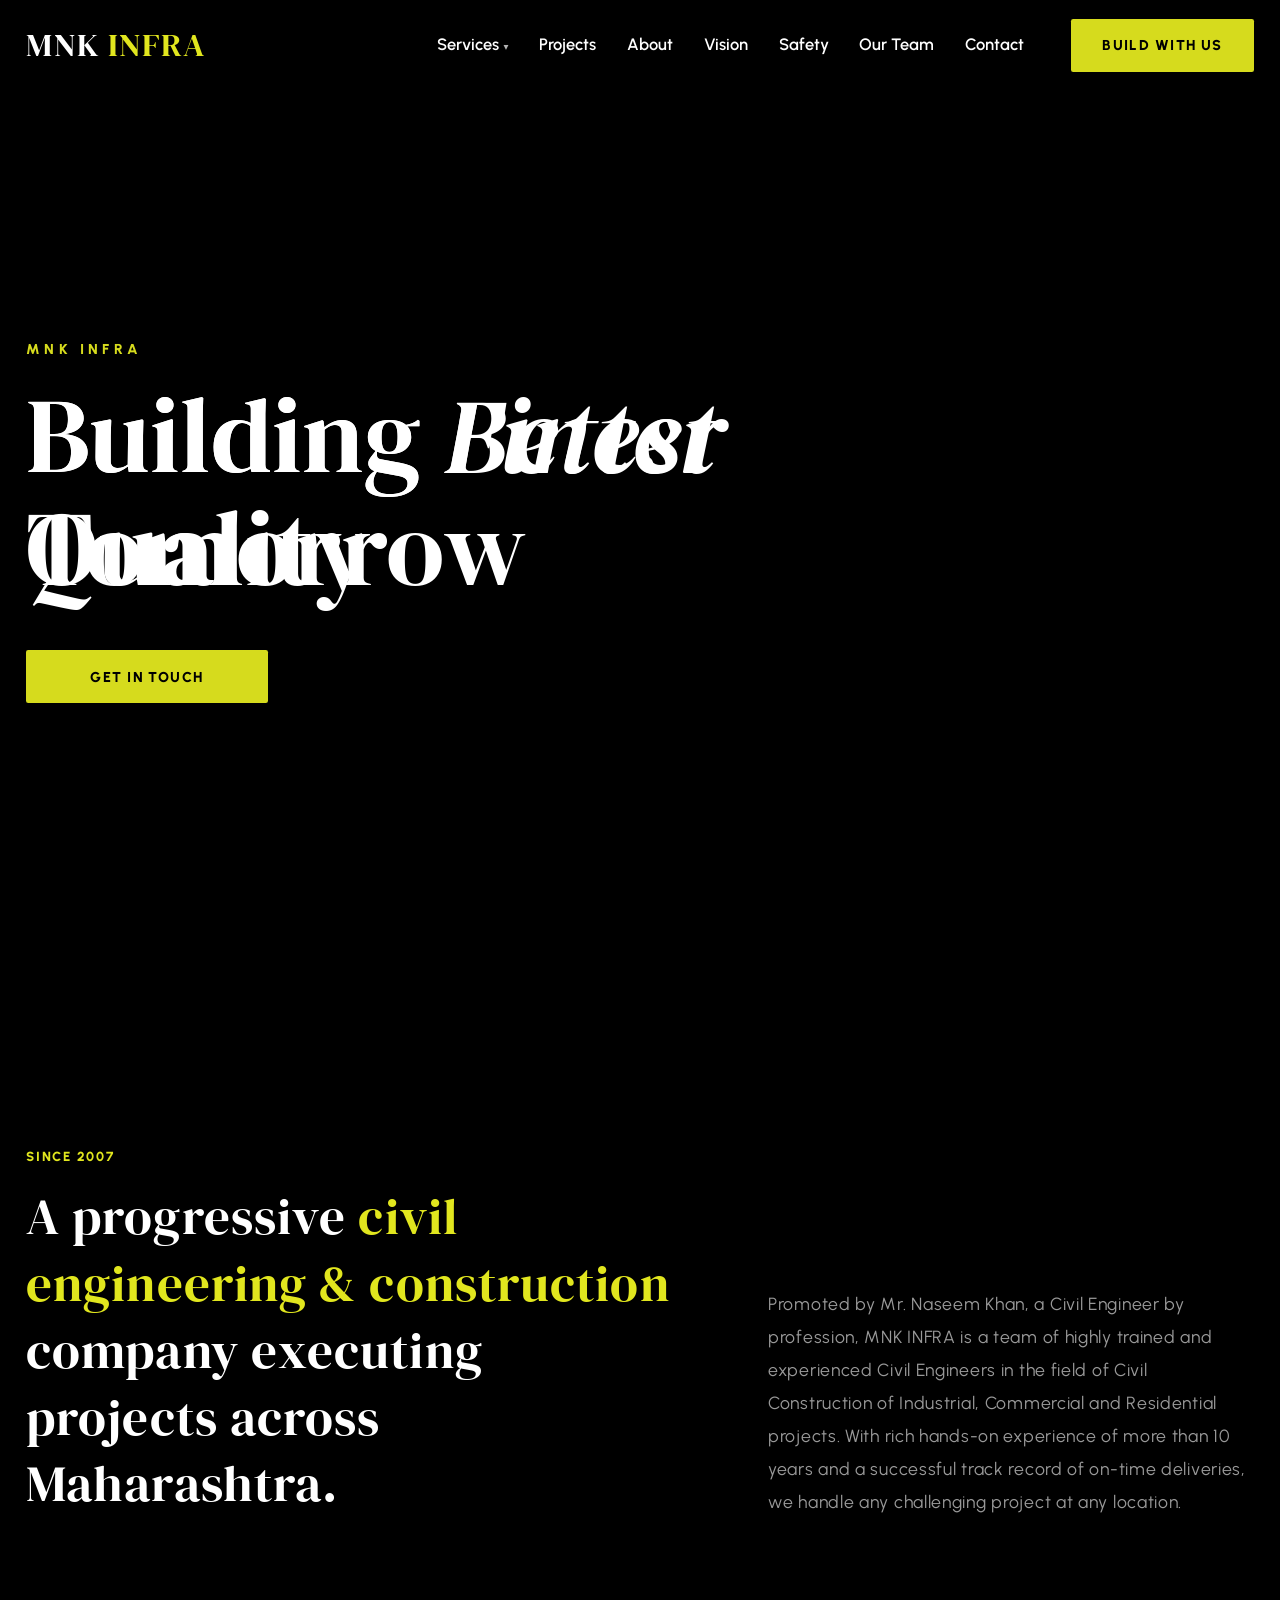
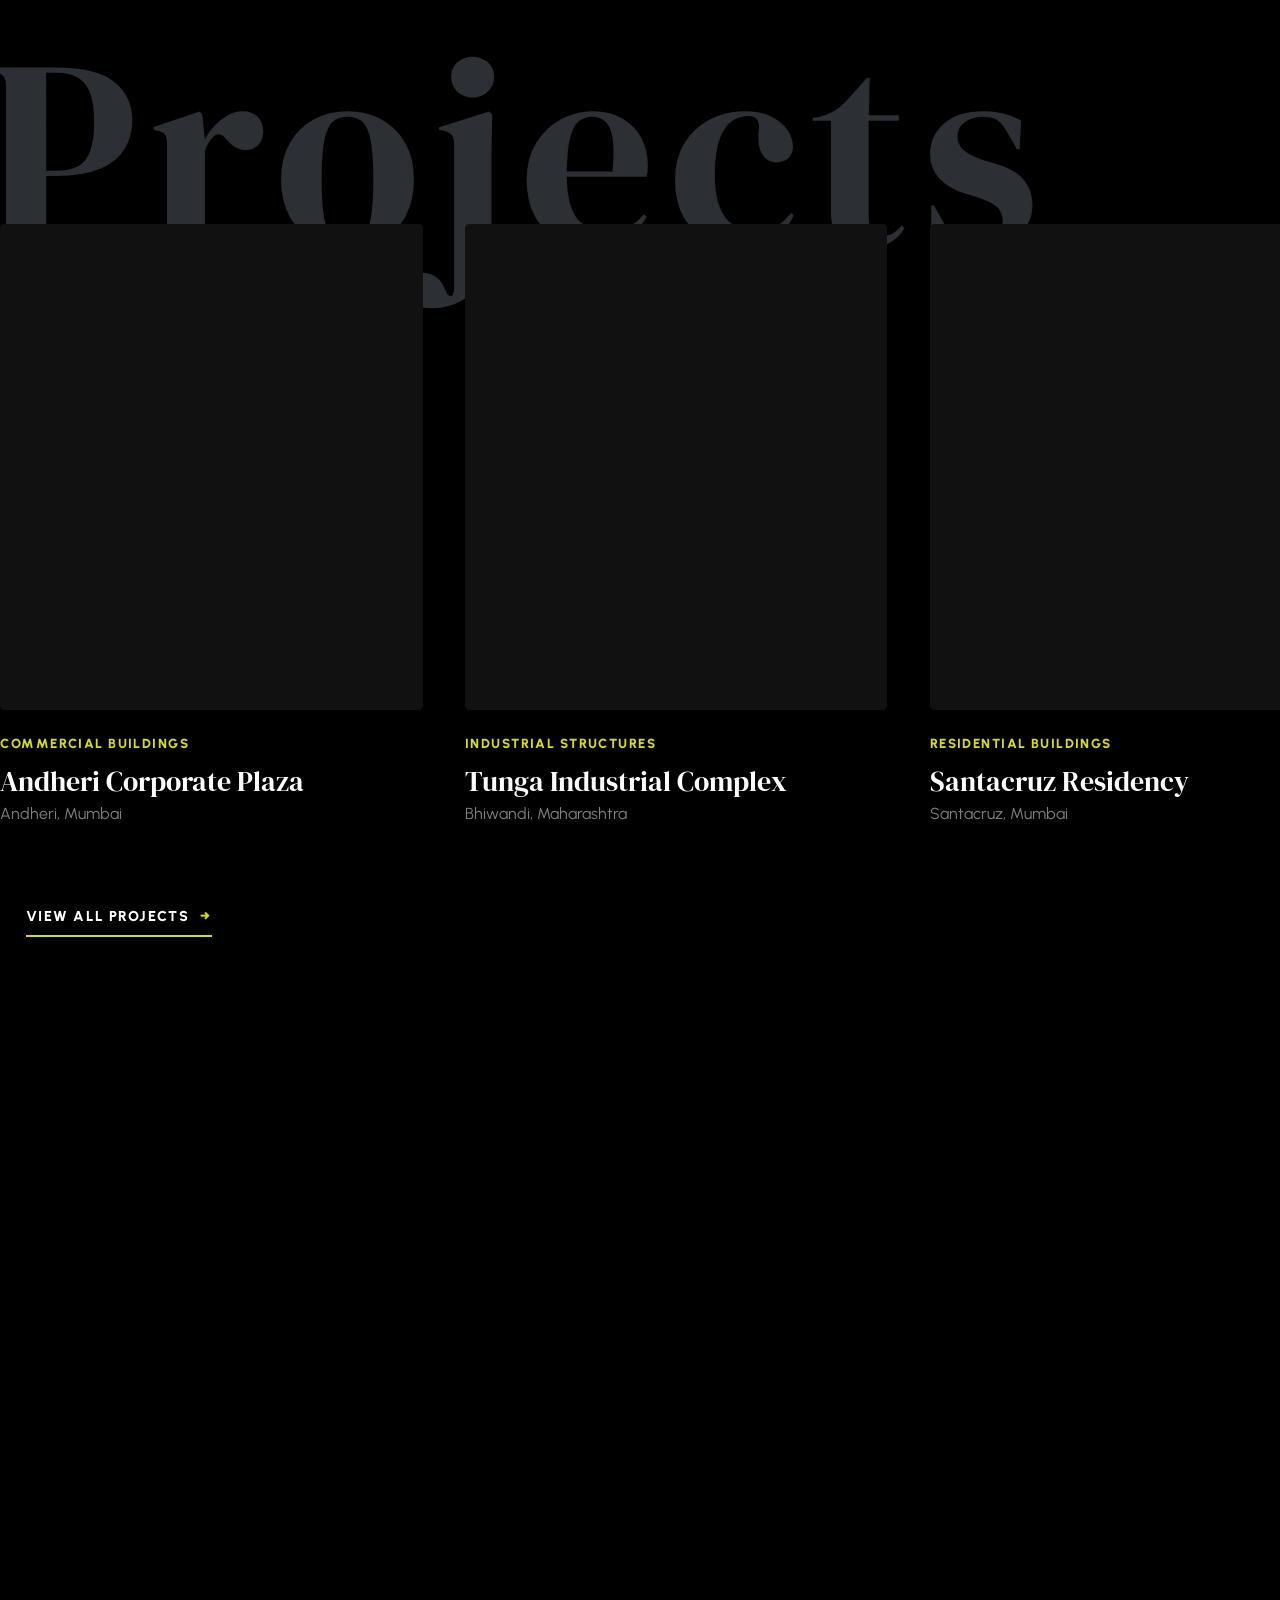
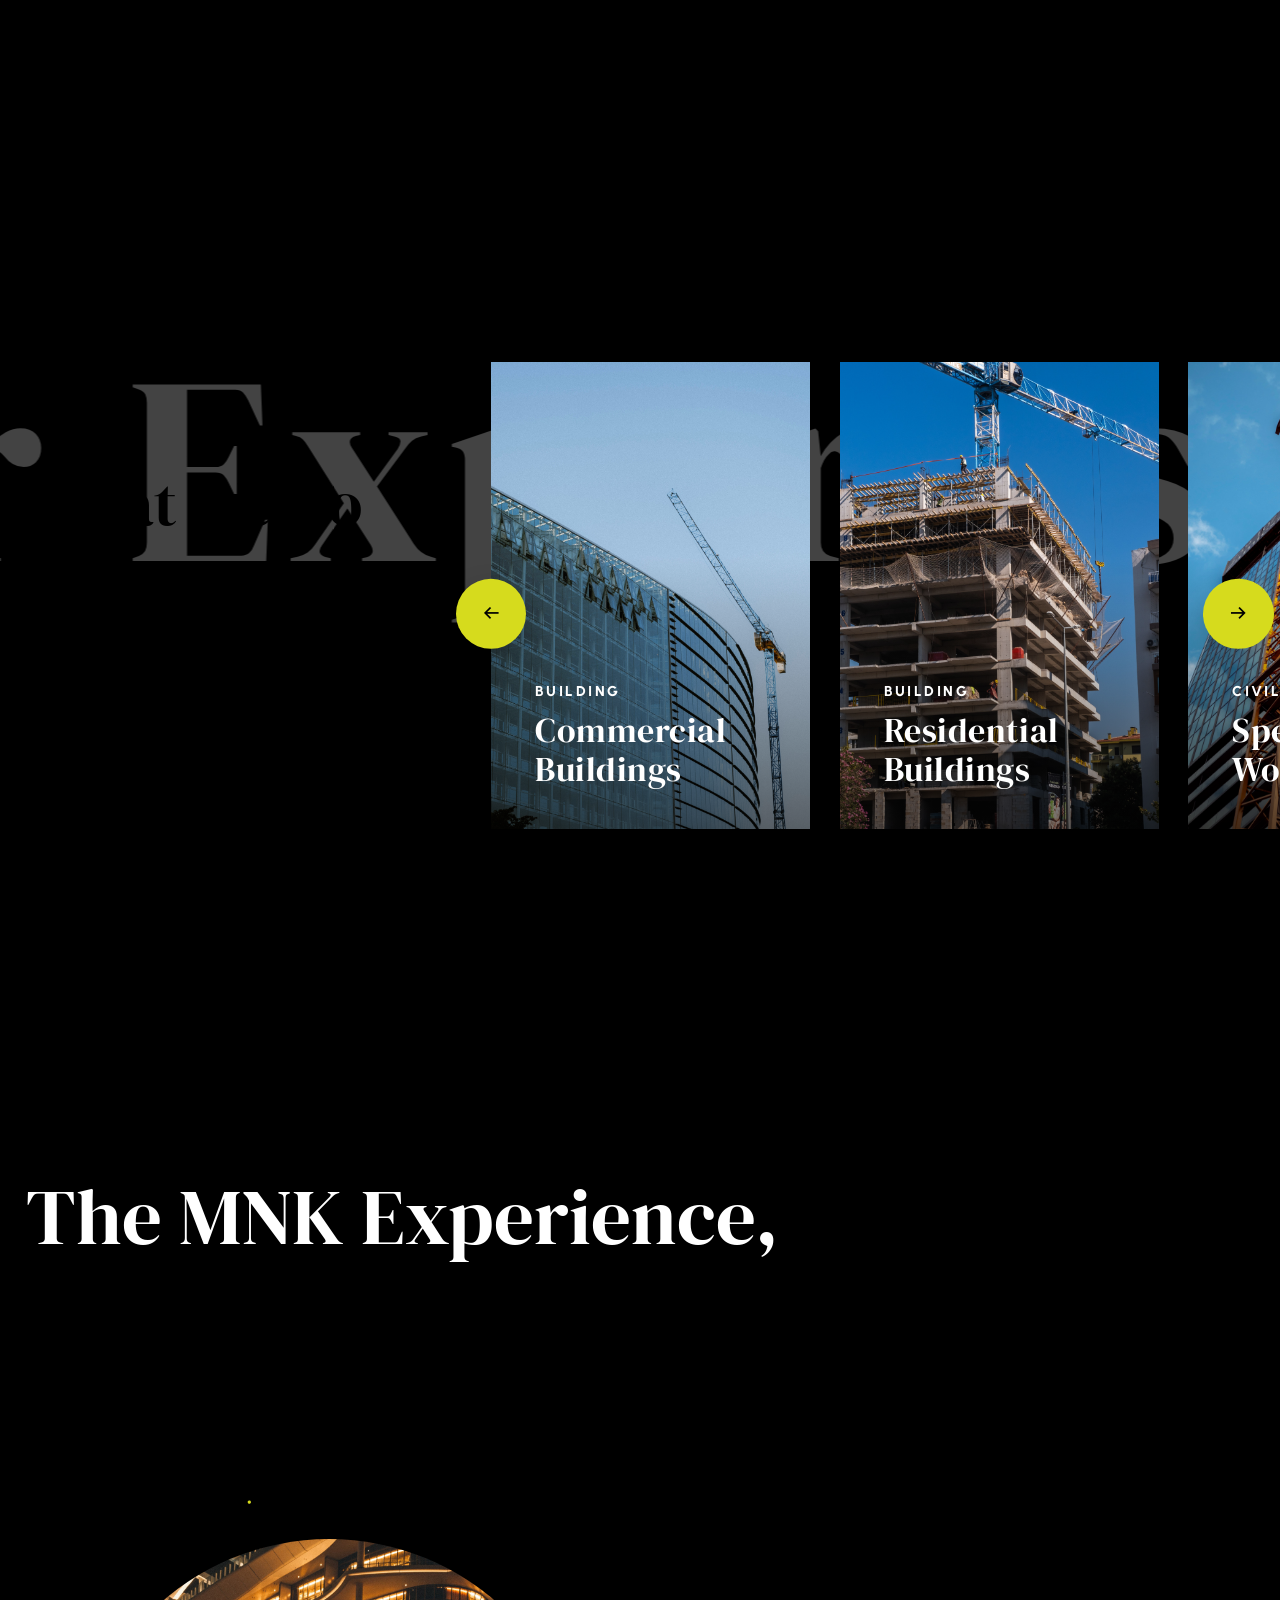
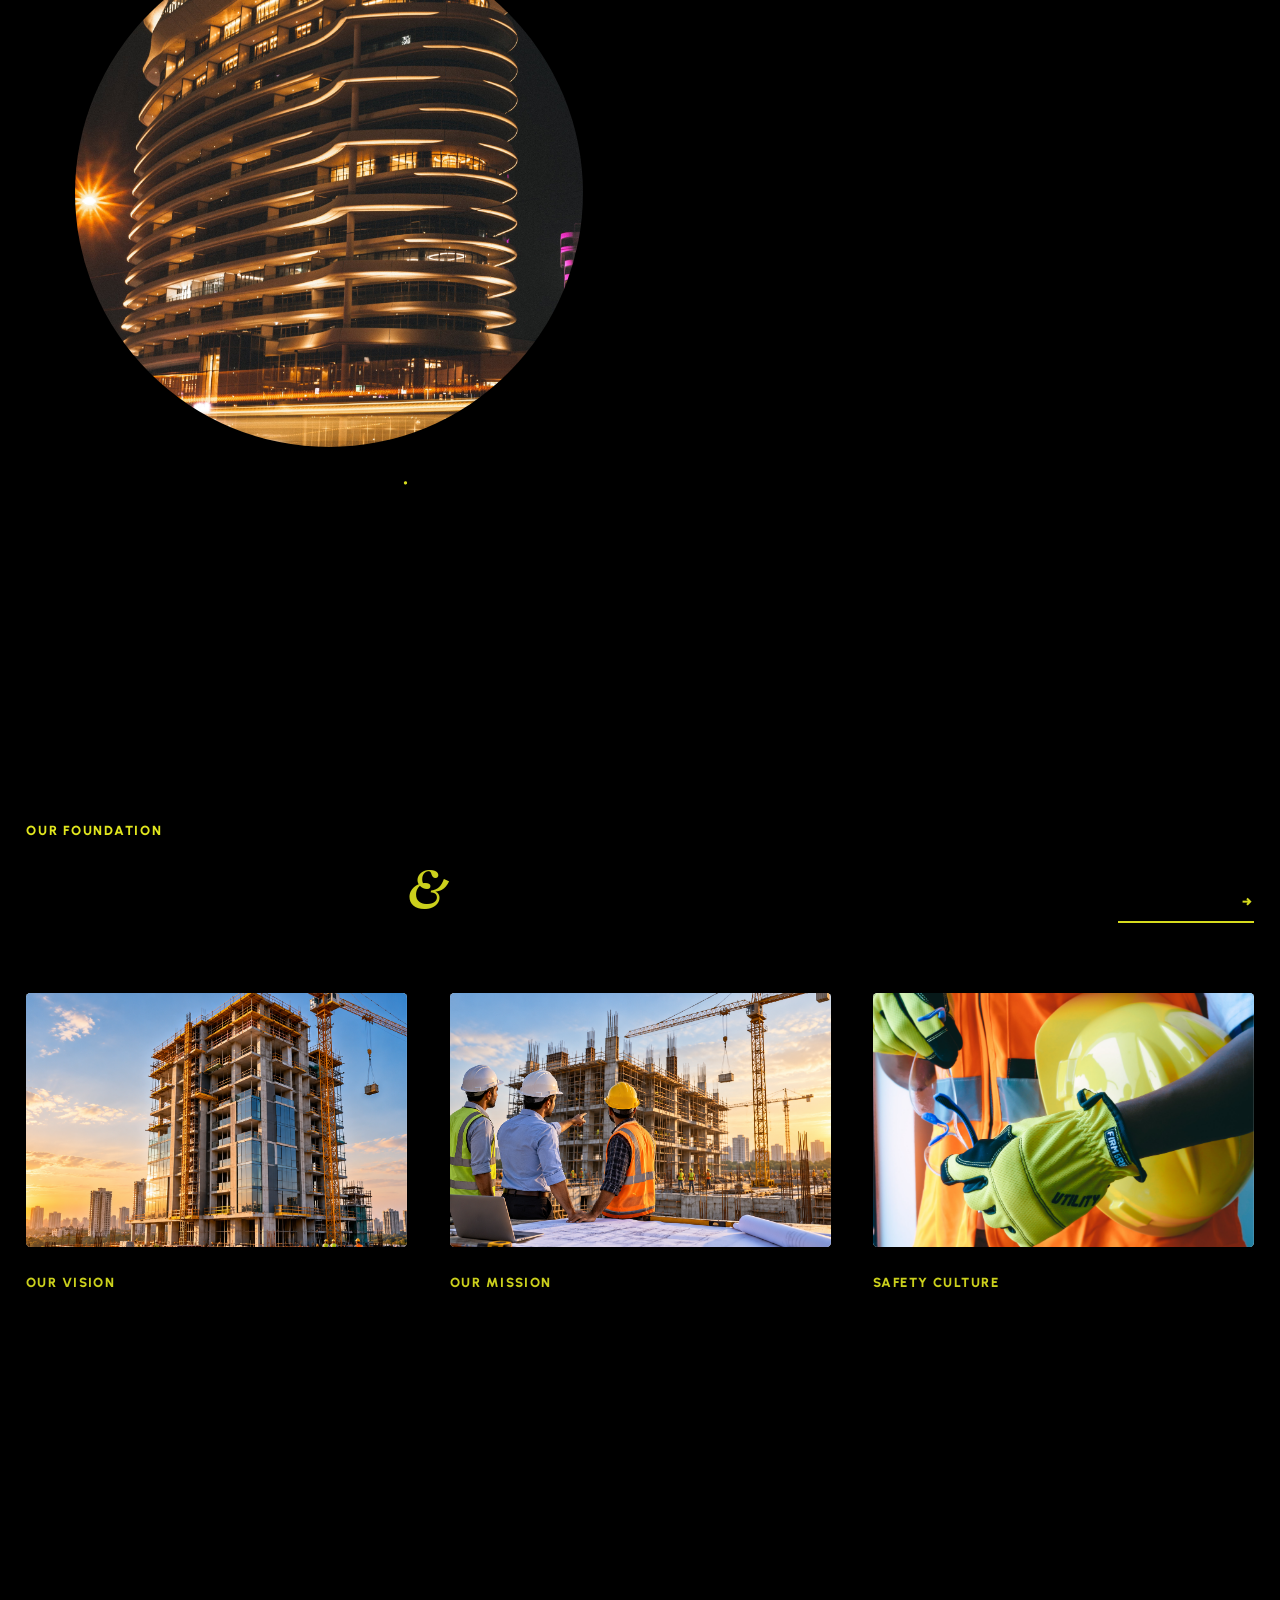
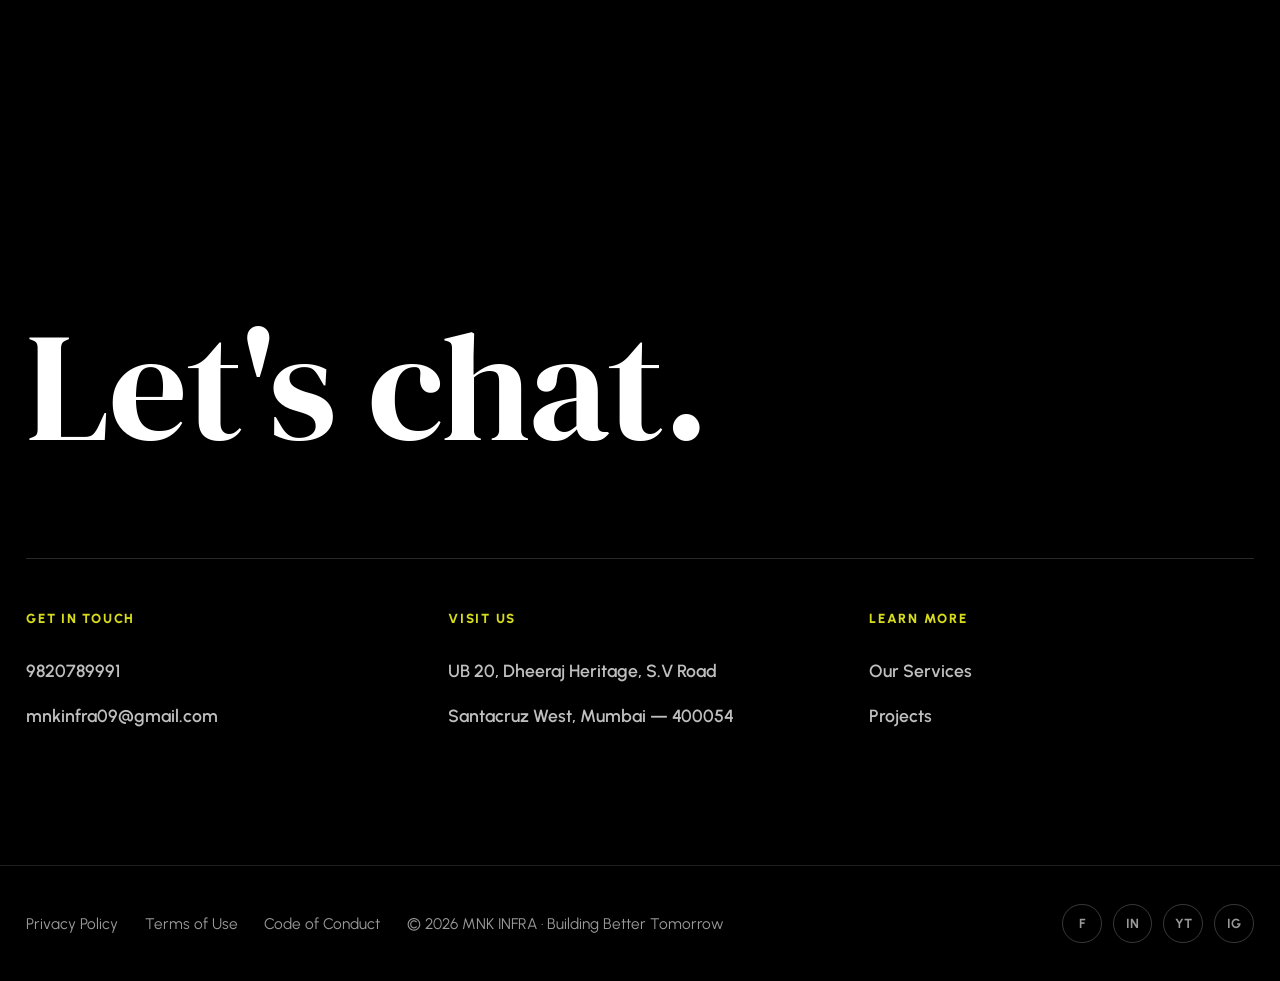
==== commit 00e7fdc7: "Hero: MNK INFRA stacked flush above Building (M/B same left edge)" ====
--- a/index.html
+++ b/index.html
@@ -81,16 +81,16 @@
       <div class="hero__overlay" aria-hidden="true"></div>
 
       <div class="container hero__inner">
-        <div class="hero__head reveal" style="--d:.45s">
+        <div class="hero__stack reveal" style="--d:.45s">
           <p class="hero__tag">MNK INFRA</p>
-        </div>
-        <h1 class="hero__title reveal" style="--d:.45s">
-          <span class="hero__rotator" id="heroRotator">
-            <span class="hero__line is-active">Building <em>Better</em><br>Tomorrow</span>
-            <span class="hero__line">Building <em>Finest</em><br>Quality</span>
-            <span class="hero__line">Building <em>Strong</em><br>Future</span>
-          </span>
-        </h1>
+          <h1 class="hero__title">
+            <span class="hero__rotator" id="heroRotator">
+              <span class="hero__line is-active">Building <em>Better</em><br>Tomorrow</span>
+              <span class="hero__line">Building <em>Finest</em><br>Quality</span>
+              <span class="hero__line">Building <em>Strong</em><br>Future</span>
+            </span>
+          </h1>
+        </div>
         <div class="reveal" style="--d:.7s">
           <a class="btn btn--lime btn--w220" href="#contact">Get In Touch</a>
         </div>
--- a/css/style.css
+++ b/css/style.css
@@ -237,9 +237,12 @@
 }
 .hero__inner { position: relative; z-index: 3; }
 
-/* tag — same left edge as Building's B, fades in with title */
-.hero__head {
-  margin-bottom: 22px;
+/* MNK INFRA stacked above title — M and B flush on same left edge */
+.hero__stack {
+  display: flex;
+  flex-direction: column;
+  align-items: flex-start;
+  margin-bottom: 40px;
 }
 .hero__tag {
   font-weight: 800;
@@ -248,7 +251,8 @@
   text-transform: uppercase;
   color: var(--lime);
   line-height: 1;
-  margin: 0;
+  margin: 0 0 20px;
+  padding: 0;
 }
 .hero__title {
   font-family: var(--serif);
@@ -256,7 +260,8 @@
   font-size: clamp(46px, 7.6vw, 104px);
   line-height: 1.06;
   color: #fff;
-  margin-bottom: 40px;
+  margin: 0;
+  padding: 0;
 }
 .hero__title em { font-family: var(--serif); }
 
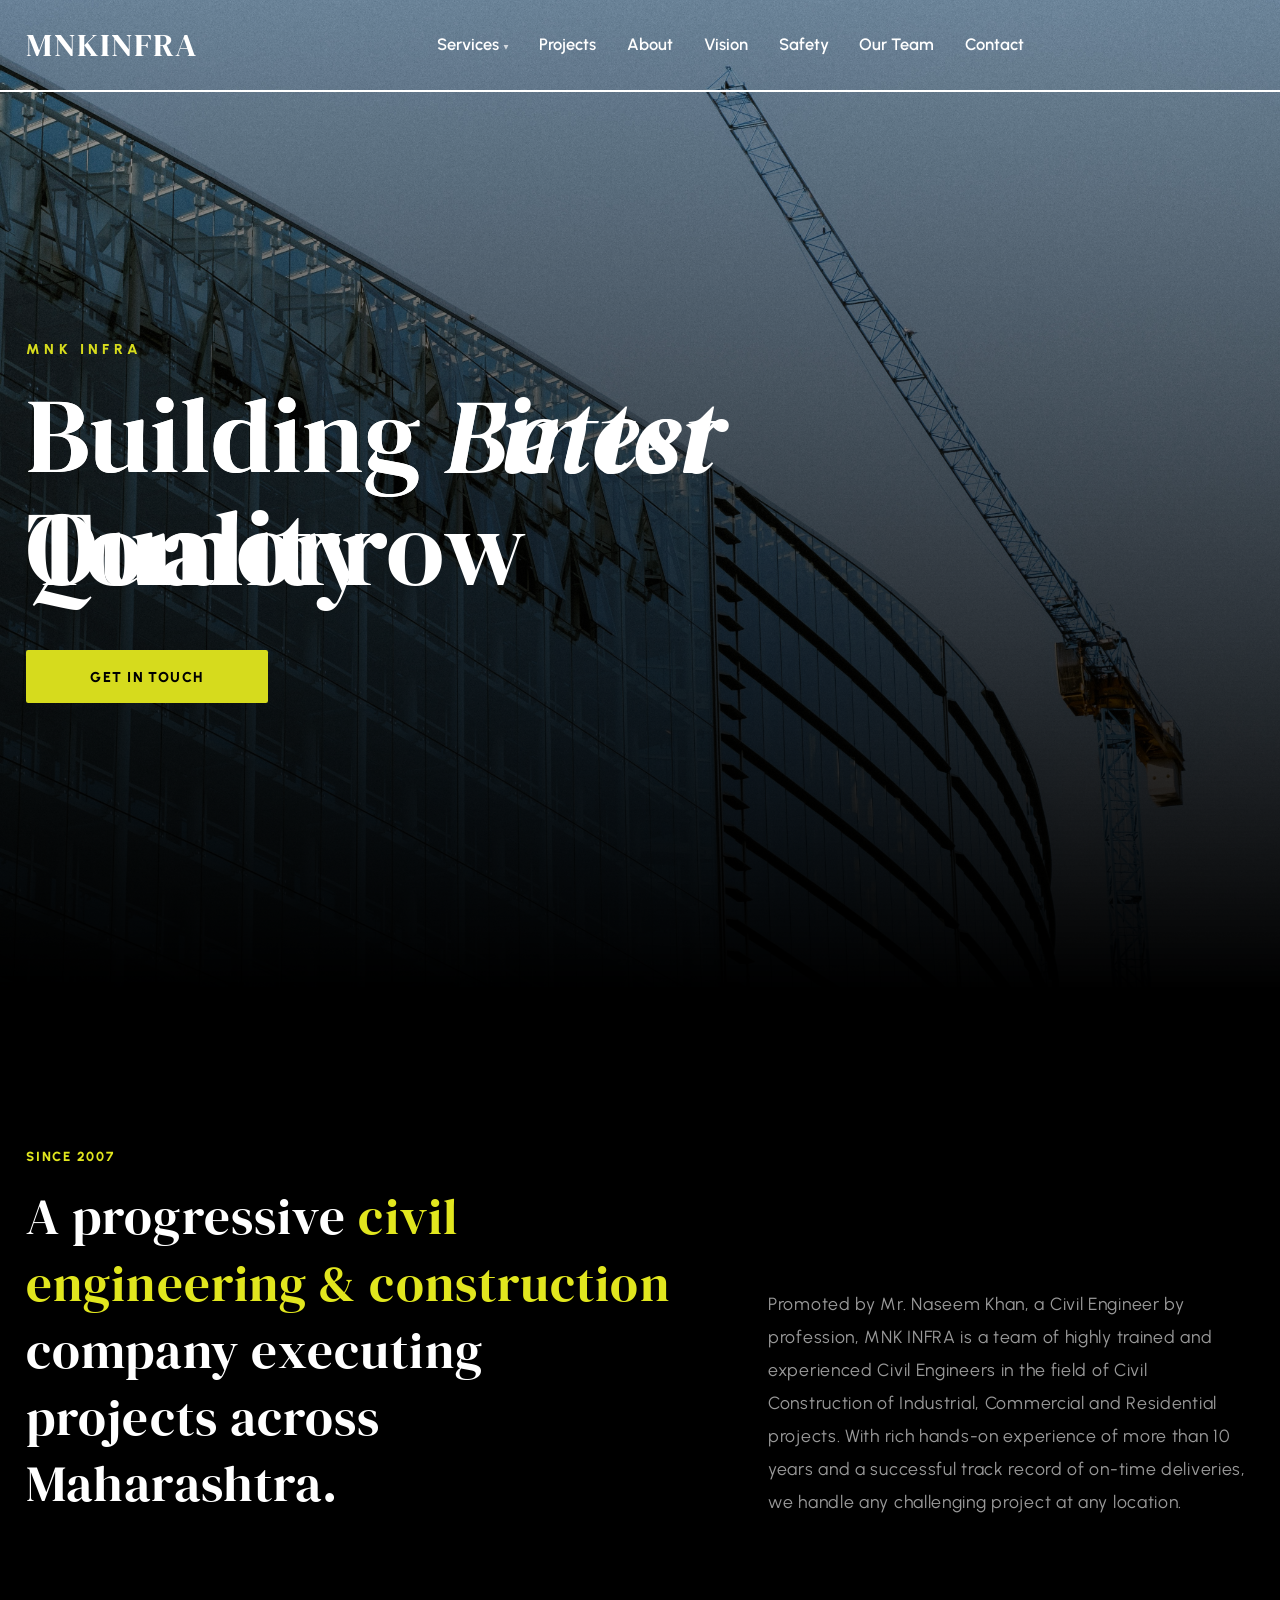
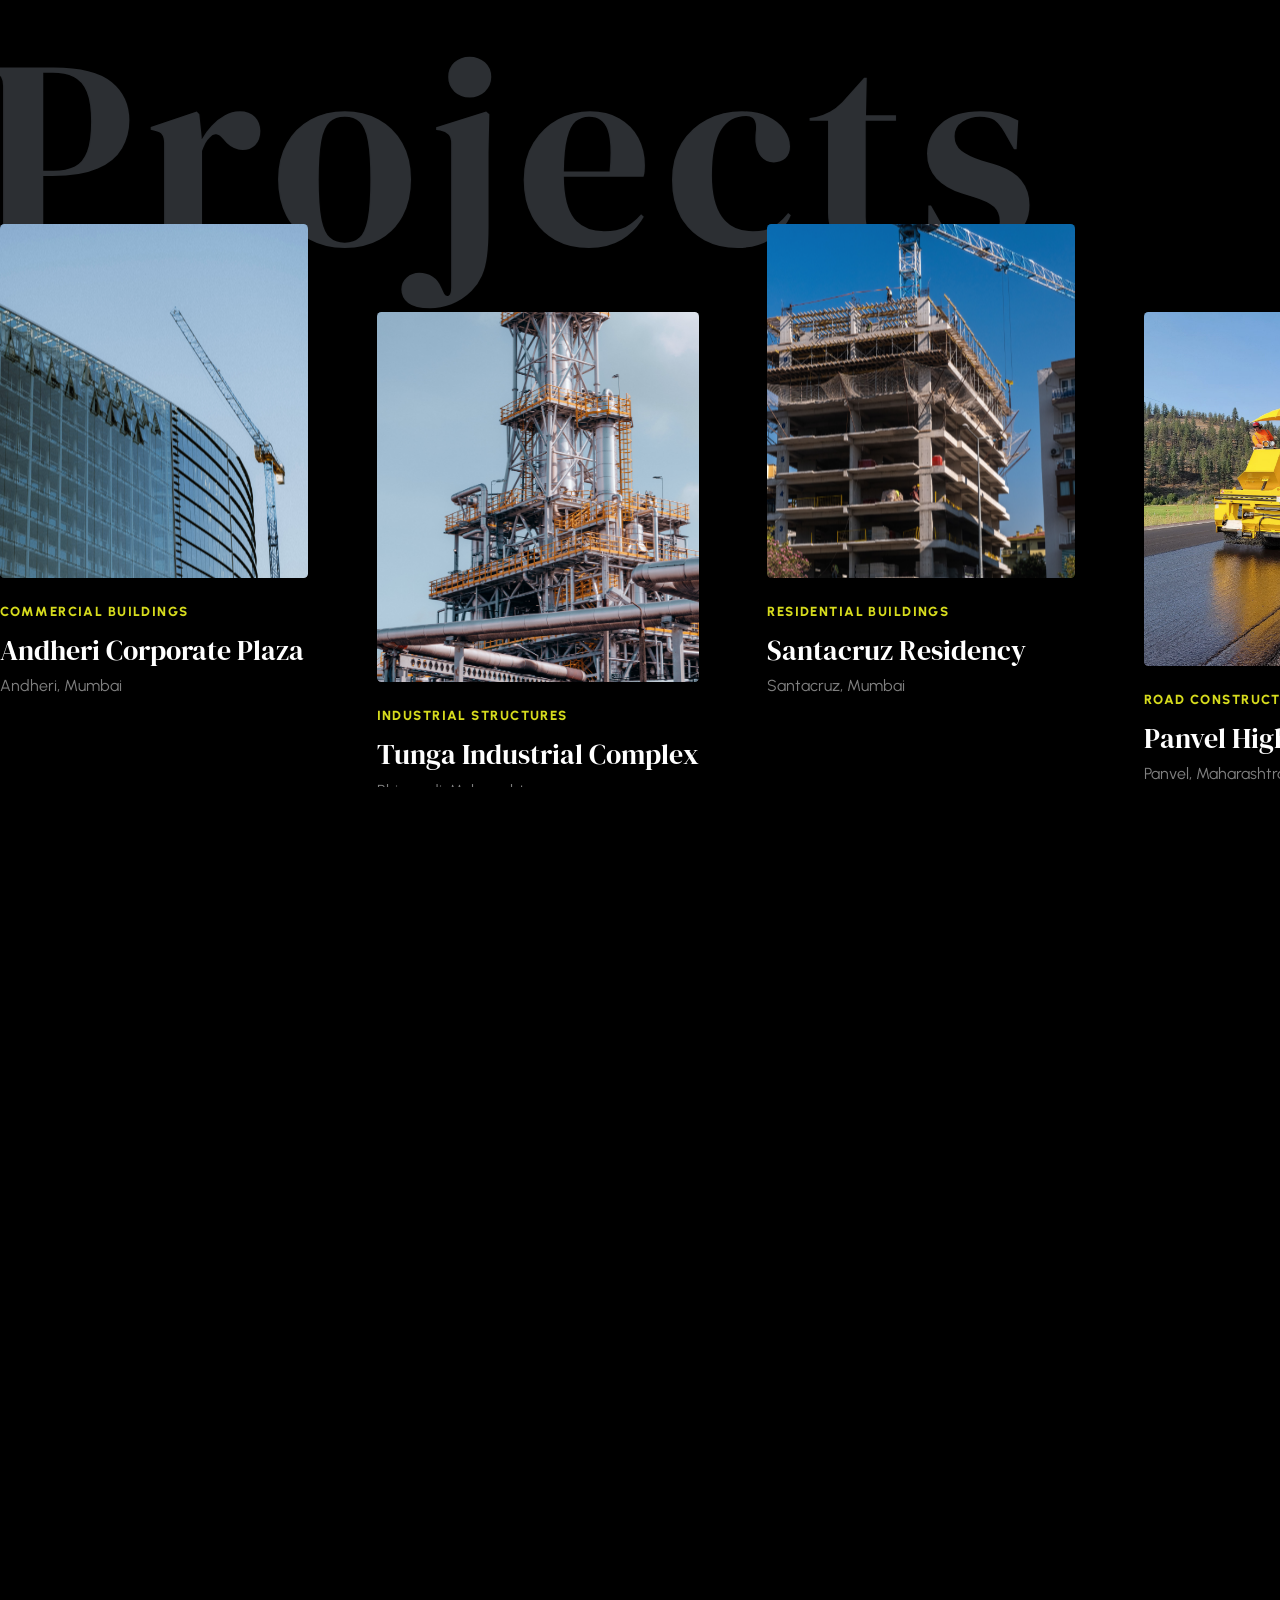
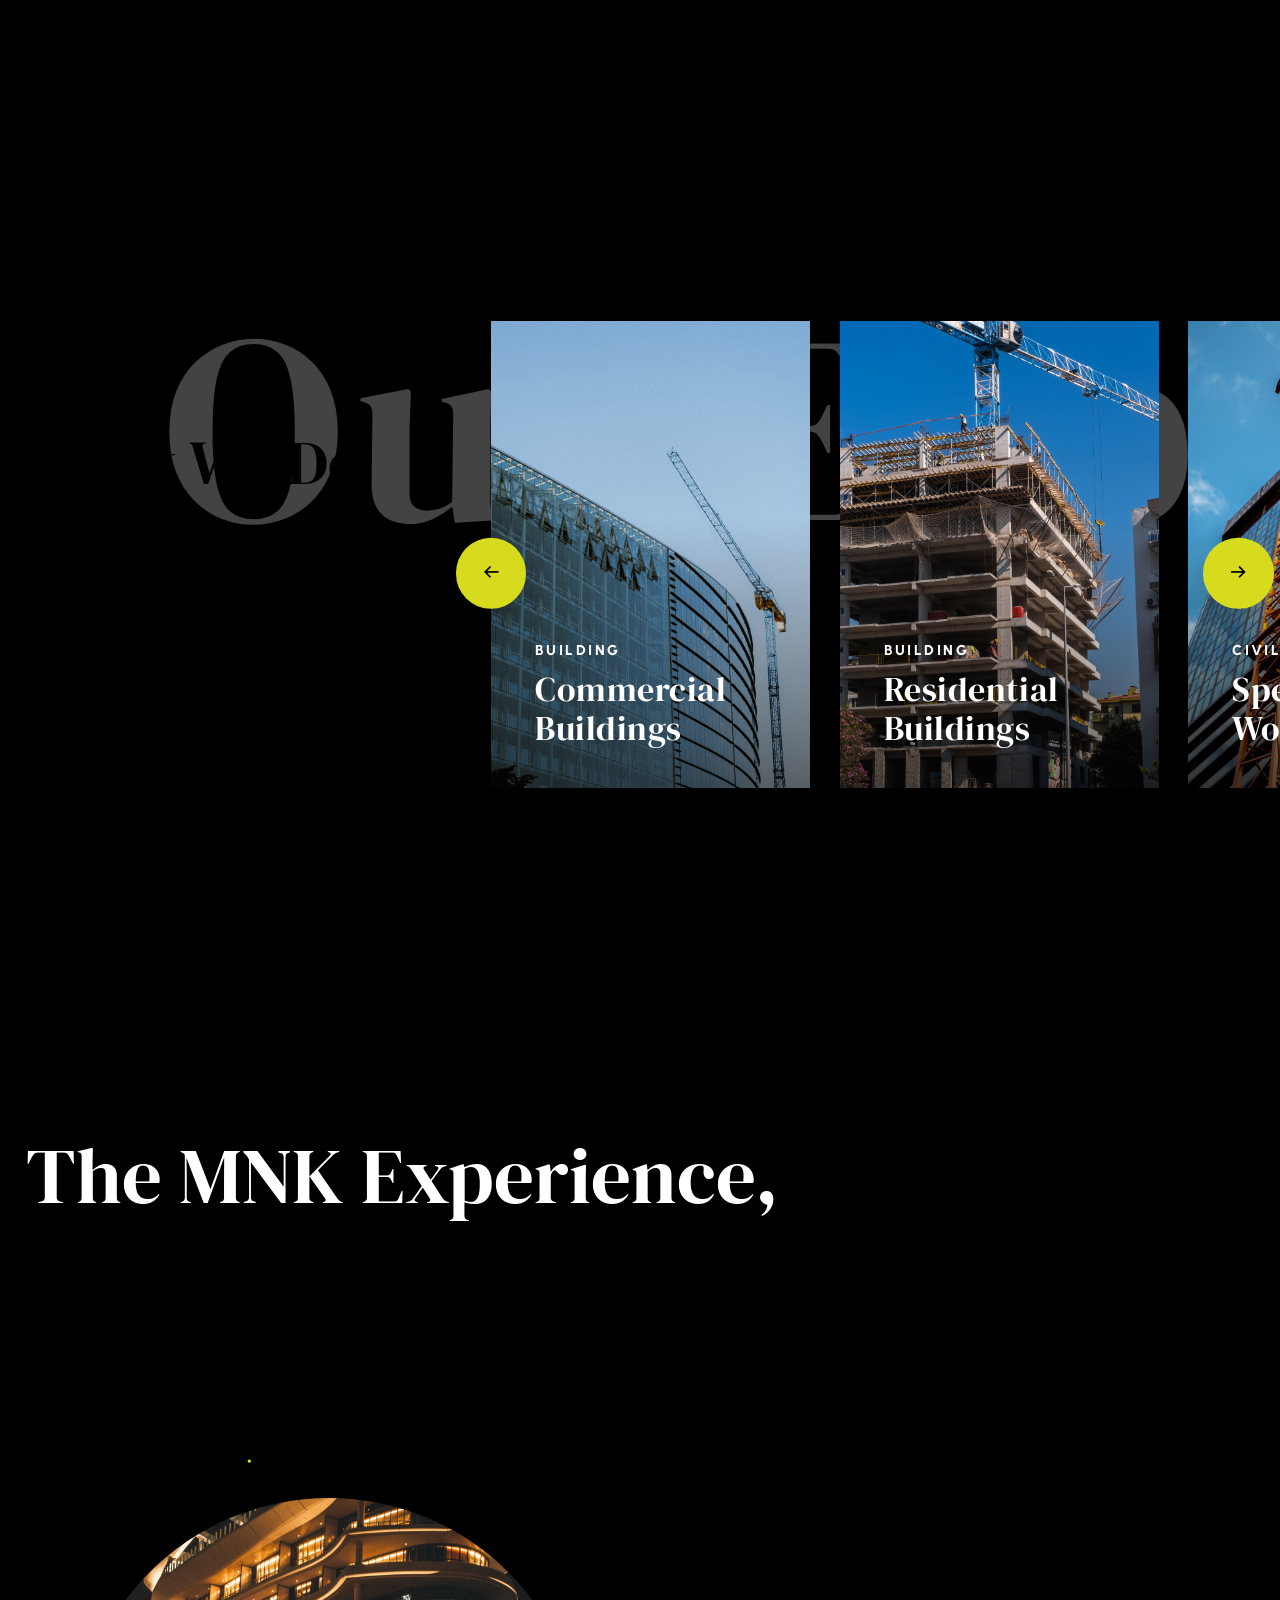
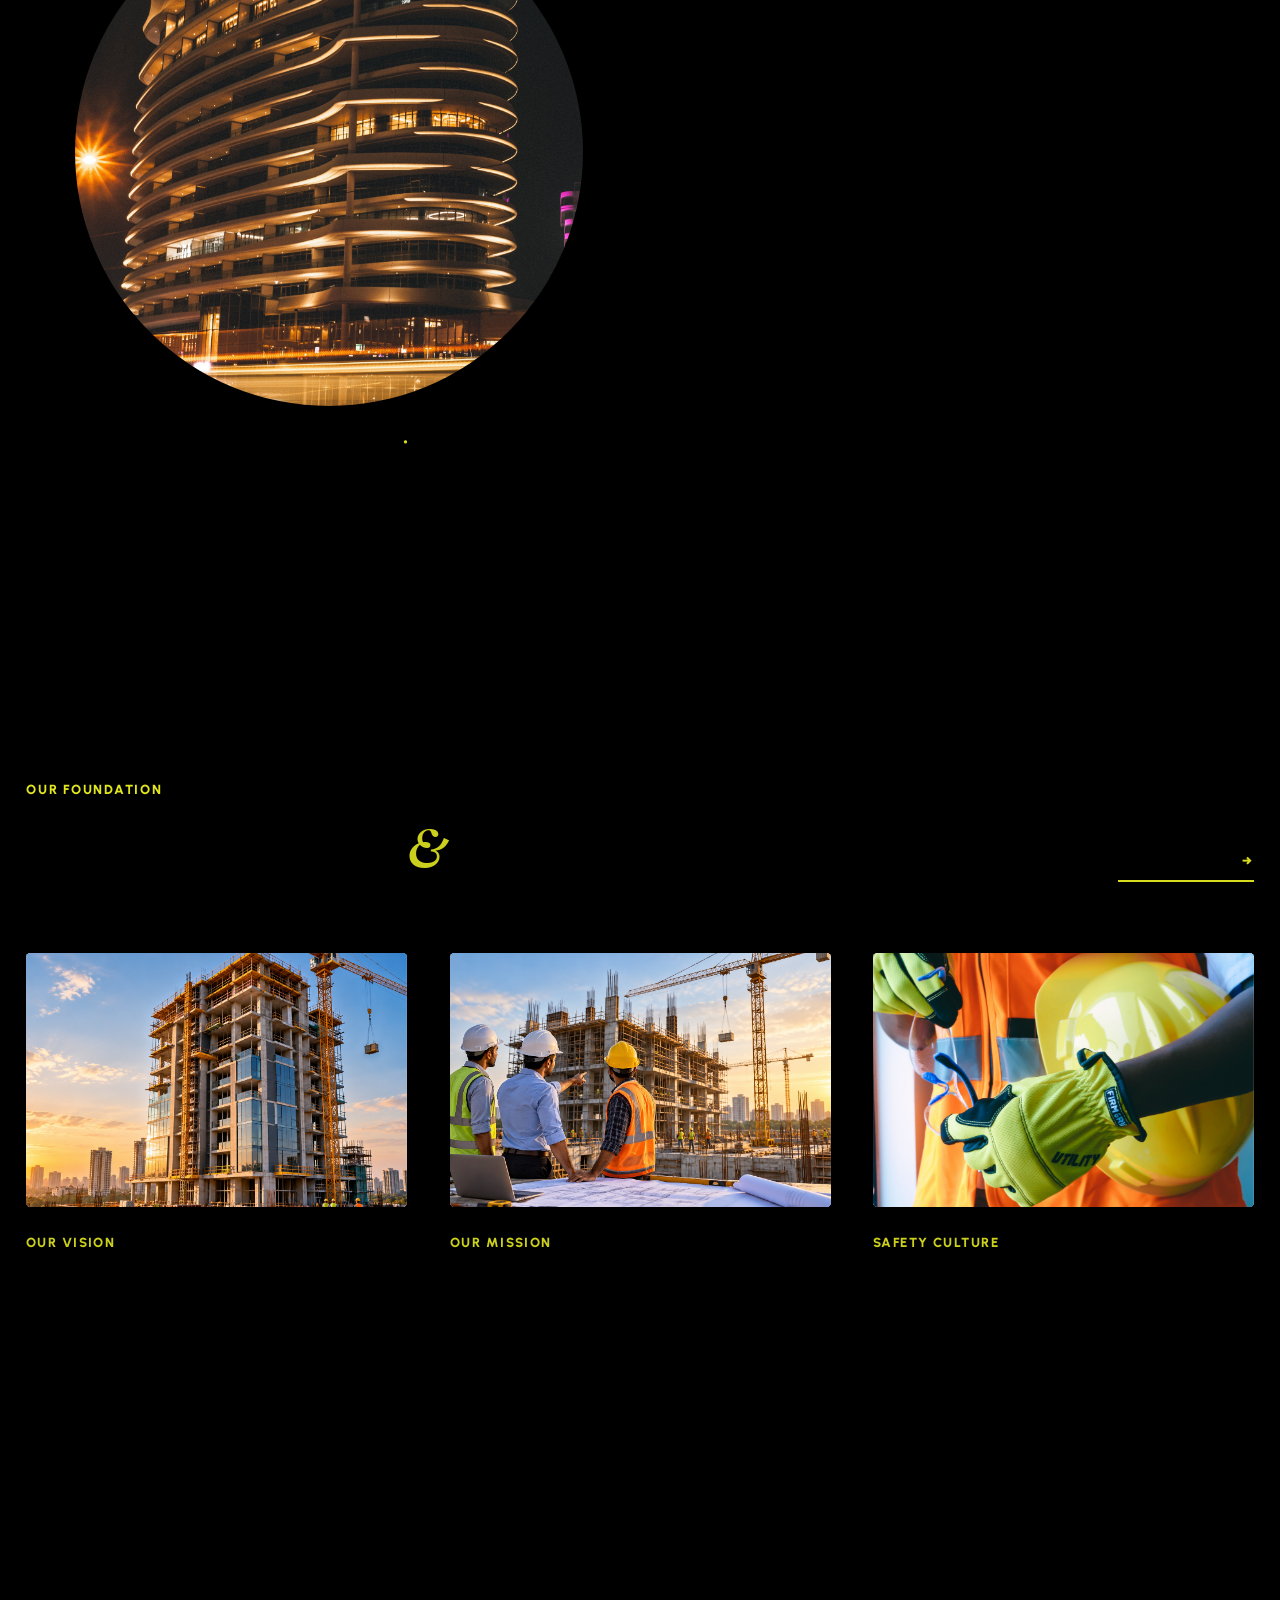
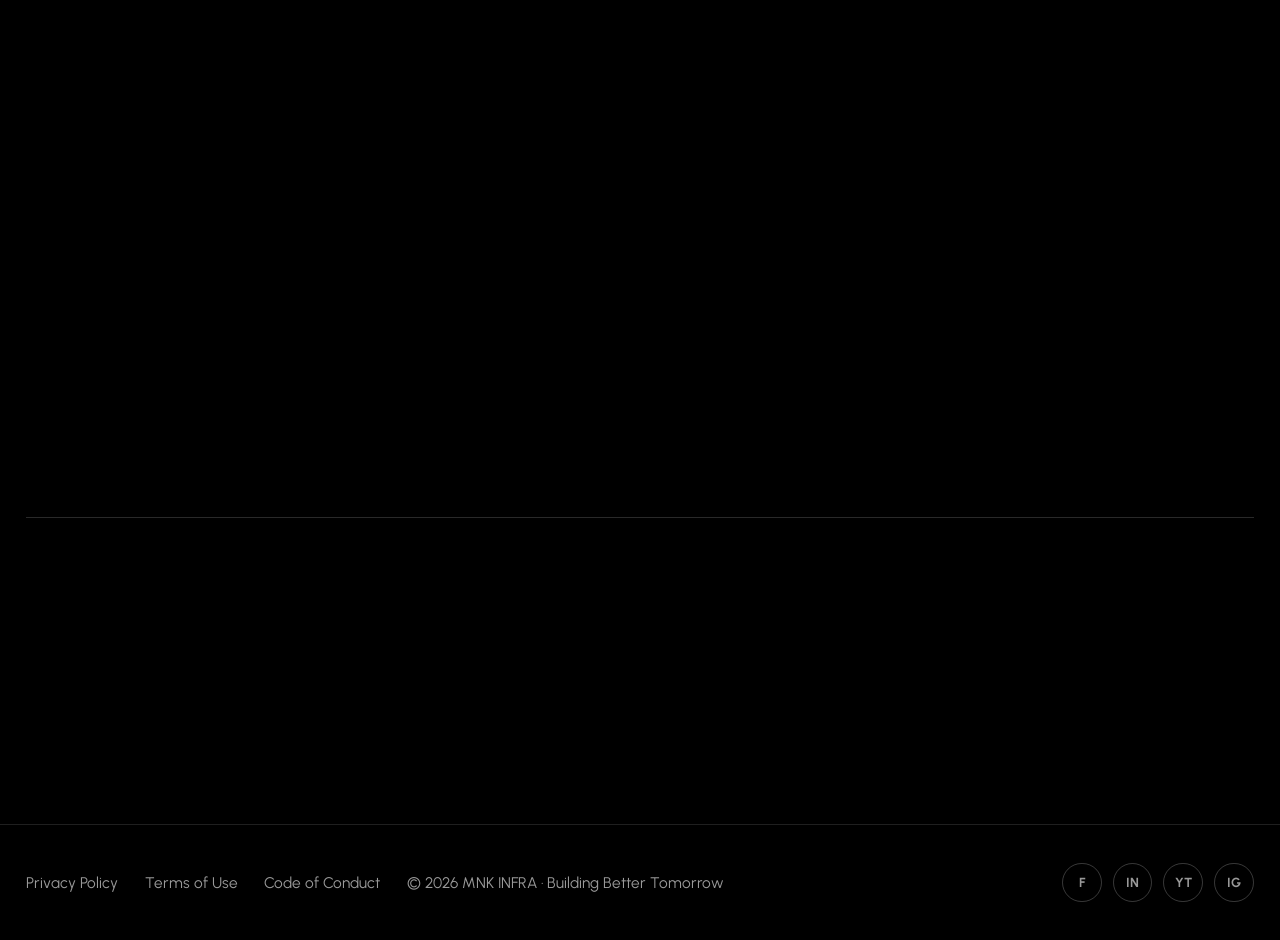
==== commit fb1fc554: "MNK INFRA premium HITT-inspired sticky header + continuous projects carousel" ====
--- a/index.html
+++ b/index.html
@@ -23,42 +23,42 @@
         <button class="header-search" type="button" aria-label="Search">
           <svg width="20" height="20" viewBox="0 0 24 24" fill="none" stroke="currentColor" stroke-width="2.2" stroke-linecap="round"><circle cx="11" cy="11" r="7"/><path d="M21 21l-4.35-4.35"/></svg>
         </button>
-        <a class="brand" href="#top" aria-label="MNK Infra home">
+        <a class="brand" href="index.html" aria-label="MNK Infra home">
           <span class="brand__text">MNK <em>INFRA</em></span>
         </a>
 
         <nav class="nav" id="nav" aria-label="Main">
           <ul class="nav__list">
             <li class="nav__item nav__item--sub">
-              <a href="#expertise">Services <span class="chev">&#9662;</span></a>
+              <a href="services.html">Services <span class="chev">&#9662;</span></a>
               <div class="submenu">
                 <div class="submenu__col">
                   <p class="submenu__title">Buildings</p>
-                  <a href="#expertise">Commercial Buildings</a>
-                  <a href="#expertise">Residential Buildings</a>
-                  <a href="#expertise">Multi-Storey Buildings</a>
-                  <a href="#expertise">Pre-Engineered Structures</a>
+                  <a href="service.html?s=commercial-buildings">Commercial Buildings</a>
+                  <a href="service.html?s=residential-buildings">Residential Buildings</a>
+                  <a href="service.html?s=multi-storey-buildings">Multi-Storey Buildings</a>
+                  <a href="service.html?s=pre-engineered-structures">Pre-Engineered Structures</a>
                 </div>
                 <div class="submenu__col">
                   <p class="submenu__title">Civil &amp; Infrastructure</p>
-                  <a href="#expertise">Road Construction</a>
-                  <a href="#expertise">Earth Work &amp; Site Prep</a>
-                  <a href="#expertise">Waterproofing &amp; Insulation</a>
-                  <a href="#expertise">HVAC, Plumbing &amp; Electrical</a>
+                  <a href="service.html?s=road-construction">Road Construction</a>
+                  <a href="service.html?s=earth-work-site-prep">Earth Work &amp; Site Prep</a>
+                  <a href="service.html?s=waterproofing-insulation">Waterproofing &amp; Insulation</a>
+                  <a href="service.html?s=hvac-plumbing-electrical">HVAC, Plumbing &amp; Electrical</a>
                 </div>
               </div>
             </li>
-            <li class="nav__item"><a href="#projects">Projects</a></li>
-            <li class="nav__item"><a href="#about">About</a></li>
-            <li class="nav__item"><a href="#purpose">Vision</a></li>
-            <li class="nav__item"><a href="#purpose">Safety</a></li>
-            <li class="nav__item"><a href="#experience">Our Team</a></li>
-            <li class="nav__item"><a href="#contact">Contact</a></li>
+            <li class="nav__item"><a href="projects.html">Projects</a></li>
+            <li class="nav__item"><a href="about.html">About</a></li>
+            <li class="nav__item"><a href="vision.html">Vision</a></li>
+            <li class="nav__item"><a href="safety.html">Safety</a></li>
+            <li class="nav__item"><a href="team.html">Our Team</a></li>
+            <li class="nav__item"><a href="contact.html">Contact</a></li>
           </ul>
-          <a class="btn btn--lime nav__mobile-cta" href="#contact">Build With Us</a>
+          <a class="btn btn--lime nav__mobile-cta" href="contact.html">Build With Us</a>
         </nav>
 
-        <a class="btn btn--lime navbar__cta" href="#contact">Build With Us</a>
+        <a class="btn btn--lime navbar__cta" href="contact.html">Build With Us</a>
 
         <button class="burger" id="burger" type="button" aria-label="Open menu" aria-expanded="false">
           <span></span><span></span><span></span>
@@ -74,7 +74,7 @@
     <!-- ===== HERO — video bg + overlay, melts into black ===== -->
     <section class="hero panel" data-panel="black">
       <div class="hero__media" data-heromedia aria-hidden="true">
-        <video class="hero__video" id="heroVideo" autoplay muted loop playsinline poster="https://picsum.photos/seed/mnkskyline/1920/1200">
+        <video class="hero__video" id="heroVideo" autoplay muted loop playsinline poster="images/commercial.jpg">
           <source src="videos/hero.mp4" type="video/mp4">
         </video>
       </div>
@@ -92,7 +92,7 @@
           </h1>
         </div>
         <div class="reveal" style="--d:.7s">
-          <a class="btn btn--lime btn--w220" href="#contact">Get In Touch</a>
+          <a class="btn btn--lime btn--w220" href="contact.html">Get In Touch</a>
         </div>
       </div>
     </section>
@@ -110,7 +110,7 @@
       </div>
     </section>
 
-    <!-- ===== PROJECTS — black, giant parallax title + slider ===== -->
+    <!-- ===== PROJECTS — black, giant parallax title + continuous carousel ===== -->
     <section class="projects panel" id="projects" data-panel="black">
       <div class="giant" data-giant data-giant-speed="420" aria-hidden="true">Projects</div>
 
@@ -141,49 +141,47 @@
         </div>
       </div>
 
-      <div class="p-slider" id="pSlider">
-        <div class="p-track" id="pTrack">
-          <a class="p-card" href="#contact">
-            <div class="p-card__frame"><img data-imgparallax src="https://picsum.photos/seed/mnkcorp/1000/1250" alt="Andheri Corporate Plaza placeholder" loading="lazy"></div>
-            <p class="p-card__cat">Commercial Buildings</p>
-            <h3 class="p-card__title">Andheri Corporate Plaza</h3>
-            <p class="p-card__loc">Andheri, Mumbai</p>
-          </a>
-          <a class="p-card" href="#contact">
-            <div class="p-card__frame"><img data-imgparallax src="https://picsum.photos/seed/mnkindustrial/1000/1250" alt="Tunga Industrial Structure placeholder" loading="lazy"></div>
-            <p class="p-card__cat">Industrial Structures</p>
-            <h3 class="p-card__title">Tunga Industrial Complex</h3>
-            <p class="p-card__loc">Bhiwandi, Maharashtra</p>
-          </a>
-          <a class="p-card" href="#contact">
-            <div class="p-card__frame"><img data-imgparallax src="https://picsum.photos/seed/mnkresidency/1000/1250" alt="Santacruz Residency placeholder" loading="lazy"></div>
-            <p class="p-card__cat">Residential Buildings</p>
-            <h3 class="p-card__title">Santacruz Residency</h3>
-            <p class="p-card__loc">Santacruz, Mumbai</p>
-          </a>
-          <a class="p-card" href="#contact">
-            <div class="p-card__frame"><img data-imgparallax src="https://picsum.photos/seed/mnkroadwork/1000/1250" alt="Panvel Road Package placeholder" loading="lazy"></div>
-            <p class="p-card__cat">Road Construction</p>
-            <h3 class="p-card__title">Panvel Highway Package</h3>
-            <p class="p-card__loc">Panvel, Maharashtra</p>
-          </a>
-          <a class="p-card" href="#contact">
-            <div class="p-card__frame"><img data-imgparallax src="https://picsum.photos/seed/mnktankwork/1000/1250" alt="Water Storage Tanks placeholder" loading="lazy"></div>
-            <p class="p-card__cat">Concrete Tanks</p>
-            <h3 class="p-card__title">Municipal Water Storage Tanks</h3>
-            <p class="p-card__loc">Thane, Maharashtra</p>
-          </a>
-          <a class="p-card" href="#contact">
-            <div class="p-card__frame"><img data-imgparallax src="https://picsum.photos/seed/mnkwarehouse/1000/1250" alt="Vasai Logistics Warehouse placeholder" loading="lazy"></div>
-            <p class="p-card__cat">Warehouses</p>
-            <h3 class="p-card__title">Vasai Logistics Warehouse</h3>
-            <p class="p-card__loc">Vasai, Maharashtra</p>
-          </a>
-        </div>
+      <div class="p-track" id="pTrack">
+        <a class="p-card" href="project.html?p=andheri-corporate-plaza">
+          <div class="p-card__frame"><img data-imgparallax src="images/commercial.jpg" alt="Andheri Corporate Plaza placeholder" loading="lazy"></div>
+          <p class="p-card__cat">Commercial Buildings</p>
+          <h3 class="p-card__title">Andheri Corporate Plaza</h3>
+          <p class="p-card__loc">Andheri, Mumbai</p>
+        </a>
+        <a class="p-card" href="project.html?p=tunga-industrial-complex">
+          <div class="p-card__frame"><img data-imgparallax src="images/industrial.jpg" alt="Tunga Industrial Structure placeholder" loading="lazy"></div>
+          <p class="p-card__cat">Industrial Structures</p>
+          <h3 class="p-card__title">Tunga Industrial Complex</h3>
+          <p class="p-card__loc">Bhiwandi, Maharashtra</p>
+        </a>
+        <a class="p-card" href="project.html?p=santacruz-residency">
+          <div class="p-card__frame"><img data-imgparallax src="images/residential.jpg" alt="Santacruz Residency placeholder" loading="lazy"></div>
+          <p class="p-card__cat">Residential Buildings</p>
+          <h3 class="p-card__title">Santacruz Residency</h3>
+          <p class="p-card__loc">Santacruz, Mumbai</p>
+        </a>
+        <a class="p-card" href="project.html?p=panvel-highway-package">
+          <div class="p-card__frame"><img data-imgparallax src="images/road-construction.jpg" alt="Panvel Road Package placeholder" loading="lazy"></div>
+          <p class="p-card__cat">Road Construction</p>
+          <h3 class="p-card__title">Panvel Highway Package</h3>
+          <p class="p-card__loc">Panvel, Maharashtra</p>
+        </a>
+        <a class="p-card" href="project.html?p=municipal-water-storage-tanks">
+          <div class="p-card__frame"><img data-imgparallax src="images/concrete-tank.jpg" alt="Water Storage Tanks placeholder" loading="lazy"></div>
+          <p class="p-card__cat">Concrete Tanks</p>
+          <h3 class="p-card__title">Municipal Water Storage Tanks</h3>
+          <p class="p-card__loc">Thane, Maharashtra</p>
+        </a>
+        <a class="p-card" href="project.html?p=vasai-logistics-warehouse">
+          <div class="p-card__frame"><img data-imgparallax src="images/preengineered.jpg" alt="Vasai Logistics Warehouse placeholder" loading="lazy"></div>
+          <p class="p-card__cat">Warehouses</p>
+          <h3 class="p-card__title">Vasai Logistics Warehouse</h3>
+          <p class="p-card__loc">Vasai, Maharashtra</p>
+        </a>
       </div>
 
       <div class="container projects__foot">
-        <a class="link-arrow reveal" href="#projects">View All Projects <span>&rarr;</span></a>
+        <a class="link-arrow reveal" href="projects.html">View All Projects <span>&rarr;</span></a>
       </div>
     </section>
 
@@ -229,19 +227,19 @@
         <div class="expertise__sliderwrap">
           <div class="expertise__slider" id="expSlider">
             <div class="expertise__track" id="expTrack">
-          <a class="e-card" href="#contact" style="background-image:url('images/commercial.jpg')"><div class="e-card__in"><h4>Building</h4><h3>Commercial Buildings</h3></div></a>
-          <a class="e-card" href="#contact" style="background-image:url('images/residential.jpg')"><div class="e-card__in"><h4>Building</h4><h3>Residential Buildings</h3></div></a>
-          <a class="e-card" href="#contact" style="background-image:url('images/specialty-civil.jpg')"><div class="e-card__in"><h4>Civil</h4><h3>Specialty Civil Works</h3></div></a>
-          <a class="e-card" href="#contact" style="background-image:url('images/road-construction.jpg')"><div class="e-card__in"><h4>Infrastructure</h4><h3>Road Construction</h3></div></a>
-          <a class="e-card" href="#contact" style="background-image:url('images/earthwork.jpg')"><div class="e-card__in"><h4>Civil</h4><h3>Earth Work &amp; Site Prep</h3></div></a>
-          <a class="e-card" href="#contact" style="background-image:url('images/waterproofing.jpg')"><div class="e-card__in"><h4>Specialty</h4><h3>Waterproofing &amp; Insulation</h3></div></a>
-          <a class="e-card" href="#contact" style="background-image:url('images/industrial.jpg')"><div class="e-card__in"><h4>Industrial</h4><h3>Industrial Structures</h3></div></a>
-          <a class="e-card" href="#contact" style="background-image:url('images/multistory.jpg')"><div class="e-card__in"><h4>Building</h4><h3>Multi-Storey Buildings</h3></div></a>
-          <a class="e-card" href="#contact" style="background-image:url('images/preengineered.jpg')"><div class="e-card__in"><h4>Industrial</h4><h3>Pre-Engineered Structures</h3></div></a>
-          <a class="e-card" href="#contact" style="background-image:url('images/concrete-tank.jpg')"><div class="e-card__in"><h4>Civil</h4><h3>Concrete Tanks</h3></div></a>
-          <a class="e-card" href="#contact" style="background-image:url('images/mep.jpg')"><div class="e-card__in"><h4>MEP</h4><h3>HVAC, Plumbing &amp; Electrical</h3></div></a>
-          <a class="e-card" href="#contact" style="background-image:url('images/cable-laying.jpg')"><div class="e-card__in"><h4>Infrastructure</h4><h3>Fibre Cable Laying</h3></div></a>
-          <a class="e-card" href="#contact" style="background-image:url('images/walkways-bridges.jpg')"><div class="e-card__in"><h4>Infrastructure</h4><h3>Walkways, Bridges &amp; Warehouses</h3></div></a>
+          <a class="e-card" href="service.html?s=commercial-buildings" style="background-image:url('images/commercial.jpg')"><div class="e-card__in"><h4>Building</h4><h3>Commercial Buildings</h3></div></a>
+          <a class="e-card" href="service.html?s=residential-buildings" style="background-image:url('images/residential.jpg')"><div class="e-card__in"><h4>Building</h4><h3>Residential Buildings</h3></div></a>
+          <a class="e-card" href="service.html?s=specialty-civil-works" style="background-image:url('images/specialty-civil.jpg')"><div class="e-card__in"><h4>Civil</h4><h3>Specialty Civil Works</h3></div></a>
+          <a class="e-card" href="service.html?s=road-construction" style="background-image:url('images/road-construction.jpg')"><div class="e-card__in"><h4>Infrastructure</h4><h3>Road Construction</h3></div></a>
+          <a class="e-card" href="service.html?s=earth-work-site-prep" style="background-image:url('images/earthwork.jpg')"><div class="e-card__in"><h4>Civil</h4><h3>Earth Work &amp; Site Prep</h3></div></a>
+          <a class="e-card" href="service.html?s=waterproofing-insulation" style="background-image:url('images/waterproofing.jpg')"><div class="e-card__in"><h4>Specialty</h4><h3>Waterproofing &amp; Insulation</h3></div></a>
+          <a class="e-card" href="service.html?s=industrial-structures" style="background-image:url('images/industrial.jpg')"><div class="e-card__in"><h4>Industrial</h4><h3>Industrial Structures</h3></div></a>
+          <a class="e-card" href="service.html?s=multi-storey-buildings" style="background-image:url('images/multistory.jpg')"><div class="e-card__in"><h4>Building</h4><h3>Multi-Storey Buildings</h3></div></a>
+          <a class="e-card" href="service.html?s=pre-engineered-structures" style="background-image:url('images/preengineered.jpg')"><div class="e-card__in"><h4>Industrial</h4><h3>Pre-Engineered Structures</h3></div></a>
+          <a class="e-card" href="service.html?s=concrete-tanks" style="background-image:url('images/concrete-tank.jpg')"><div class="e-card__in"><h4>Civil</h4><h3>Concrete Tanks</h3></div></a>
+          <a class="e-card" href="service.html?s=hvac-plumbing-electrical" style="background-image:url('images/mep.jpg')"><div class="e-card__in"><h4>MEP</h4><h3>HVAC, Plumbing &amp; Electrical</h3></div></a>
+          <a class="e-card" href="service.html?s=fibre-cable-laying" style="background-image:url('images/cable-laying.jpg')"><div class="e-card__in"><h4>Infrastructure</h4><h3>Fibre Cable Laying</h3></div></a>
+          <a class="e-card" href="service.html?s=walkways-bridges-warehouses" style="background-image:url('images/walkways-bridges.jpg')"><div class="e-card__in"><h4>Infrastructure</h4><h3>Walkways, Bridges &amp; Warehouses</h3></div></a>
           </div>
         </div>
 
@@ -270,7 +268,7 @@
         </div>
         <div class="circle__text reveal">
           <p>Our success is built on a foundation of knowledge, skill, experience and commitment. Promoted by Mr. Naseem Khan — a Civil Engineer by profession — MNK INFRA brings together highly trained engineers delivering Industrial, Commercial and Residential projects with a successful on-time track record across Maharashtra.</p>
-          <a class="btn btn--lime" href="#contact">Contact Us</a>
+          <a class="btn btn--lime" href="contact.html">Contact Us</a>
         </div>
       </div>
     </section>
@@ -283,25 +281,25 @@
             <p class="eyebrow">Our Foundation</p>
             <h2 class="news__title">Vision, Mission <em>&amp;</em> Safety</h2>
           </div>
-          <a class="link-arrow reveal" style="--d:.15s" href="#contact">Get In Touch <span>&rarr;</span></a>
+          <a class="link-arrow reveal" style="--d:.15s" href="contact.html">Get In Touch <span>&rarr;</span></a>
         </div>
 
         <div class="news__grid" data-stagger>
-          <a class="n-card reveal" href="#about">
+          <a class="n-card reveal" href="vision.html">
             <div class="n-card__frame"><img data-imgparallax src="images/our-vision.png" alt="Our Vision" loading="lazy"></div>
             <p class="n-card__cat">Our Vision</p>
             <h3>To be a premier Construction &amp; Engineering Company in India</h3>
             <p class="n-card__excerpt">Creating with passion and innovation, world-class infrastructure to make human life comfortable.</p>
             <span class="n-card__more">Read more &rarr;</span>
           </a>
-          <a class="n-card reveal" href="#about">
+          <a class="n-card reveal" href="vision.html">
             <div class="n-card__frame"><img data-imgparallax src="images/our-mission.png" alt="Our Mission" loading="lazy"></div>
             <p class="n-card__cat">Our Mission</p>
             <h3>Profitable growth through project management, quality &amp; commitment</h3>
             <p class="n-card__excerpt">Delivering high-quality civil engineering and construction services to the complete satisfaction of our clients, consultants, architects and engineers.</p>
             <span class="n-card__more">Read more &rarr;</span>
           </a>
-          <a class="n-card reveal" href="#about">
+          <a class="n-card reveal" href="safety.html">
             <div class="n-card__frame"><img data-imgparallax src="images/safety.jpg" alt="Safety culture" loading="lazy"></div>
             <p class="n-card__cat">Safety Culture</p>
             <h3>Safe contract practices and environment-friendly work culture</h3>
@@ -315,7 +313,7 @@
     <!-- ===== CTA — black ===== -->
     <section class="cta panel" id="contact" data-panel="black">
       <div class="container">
-        <h2 class="cta__title reveal"><a href="#contact">Let's chat.</a></h2>
+        <h2 class="cta__title reveal"><a href="contact.html">Let's chat.</a></h2>
         <div class="cta__cols" data-stagger>
           <div class="reveal">
             <p class="cta__label">Get In Touch</p>
@@ -324,13 +322,13 @@
           </div>
           <div class="reveal" id="locations">
             <p class="cta__label">Visit Us</p>
-            <a href="#contact">UB 20, Dheeraj Heritage, S.V Road</a>
-            <a href="#contact">Santacruz West, Mumbai — 400054</a>
+            <a href="contact.html">UB 20, Dheeraj Heritage, S.V Road</a>
+            <a href="contact.html">Santacruz West, Mumbai — 400054</a>
           </div>
           <div class="reveal" id="team">
             <p class="cta__label">Learn More</p>
-            <a href="#expertise">Our Services</a>
-            <a href="#projects">Projects</a>
+            <a href="services.html">Our Services</a>
+            <a href="projects.html">Projects</a>
           </div>
         </div>
       </div>
@@ -339,19 +337,19 @@
   </main>
 
   <!-- ===== Footer ===== -->
-  <footer class="footer" id="careers">
+  <footer class="footer">
     <div class="container footer__inner">
       <nav class="footer__links" aria-label="Footer">
-        <a href="#contact">Privacy Policy</a>
-        <a href="#contact">Terms of Use</a>
-        <a href="#contact">Code of Conduct</a>
+        <a href="contact.html">Privacy Policy</a>
+        <a href="contact.html">Terms of Use</a>
+        <a href="contact.html">Code of Conduct</a>
         <span>&copy; 2026 MNK INFRA · Building Better Tomorrow</span>
       </nav>
       <div class="footer__social">
-        <a href="#contact" aria-label="Facebook">f</a>
-        <a href="#contact" aria-label="LinkedIn">in</a>
-        <a href="#contact" aria-label="YouTube">yt</a>
-        <a href="#contact" aria-label="Instagram">ig</a>
+        <a href="contact.html" aria-label="Facebook">f</a>
+        <a href="contact.html" aria-label="LinkedIn">in</a>
+        <a href="contact.html" aria-label="YouTube">yt</a>
+        <a href="contact.html" aria-label="Instagram">ig</a>
       </div>
     </div>
   </footer>
--- a/css/style.css
+++ b/css/style.css
@@ -88,13 +88,15 @@
   position: fixed;
   top: 0; left: 0; right: 0;
   z-index: 900;
-  transition: background-color 0.4s ease, box-shadow 0.4s ease, color 0.4s ease;
-  color: #fff;
+  transition: background-color 0.3s ease, box-shadow 0.3s ease, color 0.3s ease, border-color 0.3s ease;
+  color: #fff;
+  border-bottom: 1px solid #fff;
 }
 .siteheader.is-solid {
   background: #fff;
   color: #000;
-  box-shadow: 0 6px 24px rgba(0, 0, 0, 0.12);
+  box-shadow: 0 2px 10px rgba(0, 0, 0, 0.08);
+  border-bottom: 1px solid #D1D5DB;
 }
 
 .topbar { border-bottom: 1px solid rgba(255, 255, 255, 0.16); transition: border-color 0.4s; }
@@ -119,7 +121,7 @@
 }
 .topbar__links a:hover { color: var(--lime); opacity: 1; }
 
-.navbar { position: relative; }
+.navbar { position: relative; border-bottom: 1px solid #fff; transition: border-color 0.3s; }
 .navbar__inner { display: flex; align-items: center; gap: 30px; min-height: 82px; transition: min-height 0.35s var(--ease); }
 .nav { margin-left: auto; }
 .burger { display: none; flex-direction: column; gap: 5px; padding: 8px; margin-left: auto; }
@@ -136,9 +138,21 @@
   line-height: 1;
   color: #fff;
   white-space: nowrap;
-}
-.brand__text em { color: var(--lime-text); font-style: normal; }
-.siteheader.is-solid .brand__text { color: #000; }
+  display: flex;
+  align-items: center;
+}
+.brand__text > *:first-child {
+  color: #fff;
+  transition: color 0.3s;
+}
+.siteheader.is-solid .brand__text > *:first-child {
+  color: #111111;
+}
+.brand__text em {
+  color: var(--lime-text);
+  font-style: normal;
+}
+.siteheader.is-solid .brand__text em { color: var(--lime-text) !important; }
 .brand--footer .brand__text { color: #fff; }
 
 .nav { margin-left: auto; }
@@ -153,7 +167,8 @@
   white-space: nowrap;
   transition: color 0.25s;
 }
-.nav__item > a:hover { color: var(--lime); }
+.nav__item > a:hover,
+.nav__item > a.is-active { color: var(--lime); }
 .chev { font-size: 9px; opacity: 0.7; }
 
 .nav__item--sub { position: relative; }
@@ -191,6 +206,7 @@
 
 .navbar__cta { flex-shrink: 0; opacity: 0; visibility: hidden; transition: opacity 0.35s, visibility 0.35s; }
 .siteheader.is-solid .navbar__cta { opacity: 1; visibility: visible; }
+.siteheader.is-solid .navbar { border-color: #D1D5DB; }
 
 .header-search { display: none; align-items: center; justify-content: center; width: 40px; height: 40px; color: #fff; padding: 0; flex-shrink: 0; }
 .nav__mobile-cta { display: none; }
@@ -243,6 +259,7 @@
   flex-direction: column;
   align-items: flex-start;
   margin-bottom: 40px;
+  padding-right: clamp(24px, 8vw, 120px);
 }
 .hero__tag {
   font-weight: 800;
@@ -435,13 +452,65 @@
 
 /* HITT-style stagger: odd cards sit -80px, even +80px, settle to 0 on .line-up */
 .p-card {
-  flex: 0 0 clamp(280px, 30vw, 420px);
+  flex: 0 0 280px;
+  margin-right: 24px;
+  margin-bottom: 0;
   scroll-snap-align: start;
-  transform: translateY(-80px);
+  transform: translateY(0);
   transition: transform 400ms;
+  display: block;
+  position: relative;
 }
 .p-card:nth-child(even) { transform: translateY(80px); }
 .p-card.line-up { transform: translateY(0); }
+.p-card:last-child { margin-right: 0; }
+.p-card__frame {
+  position: relative;
+  aspect-ratio: 16 / 9;
+  overflow: hidden;
+  border-radius: 4px;
+  background: #111;
+  margin-bottom: 0;
+}
+.p-card__frame img {
+  position: absolute;
+  left: 0; top: 0;
+  width: 100%;
+  height: 100%;
+  object-fit: cover;
+  transition: transform 0.5s;
+}
+.p-card__frame:hover img { transform: scale(1.08); }
+.p-card__cat {
+  text-transform: uppercase;
+  letter-spacing: 1.3px;
+  font-size: 12px;
+  font-weight: 800;
+  color: var(--lime);
+  margin: 8px 0 4px;
+  white-space: nowrap;
+  width: 100%;
+}
+.p-card__title {
+  font-family: var(--serif);
+  font-weight: 400;
+  font-size: clamp(22px, 2vw, 28px);
+  line-height: 1.25;
+  color: #fff;
+  white-space: nowrap;
+  width: 100%;
+  overflow: hidden;
+  text-overflow: ellipsis;
+  margin-bottom: 4px;
+}
+.p-card__loc {
+  font-size: 14.5px;
+  color: rgba(255, 255, 255, 0.5);
+  white-space: nowrap;
+  width: 100%;
+  overflow: hidden;
+  text-overflow: ellipsis;
+}
 .p-card__frame {
   position: relative;
   aspect-ratio: 4 / 4.6;
@@ -929,6 +998,22 @@
   .footer__inner { flex-direction: column; align-items: flex-start; }
 }
 
+/* ============ continuous horizontal project carousel ============ */
+.p-track {
+  display: flex;
+  overflow: hidden;
+  width: max-content;
+}
+.p-track .p-card { flex-shrink: 0; }
+.p-track { animation: scroll-left 30s linear infinite; }
+@keyframes scroll-left {
+  0% { transform: translateX(0); }
+  100% { transform: translateX(-50%); }
+}
+.p-track:hover { animation-play-state: paused; }
+.p-track:focus-within { animation-play-state: paused; }
+.p-card { pointer-events: auto; }
+
 /* ================= reduced motion ================= */
 @media (prefers-reduced-motion: reduce) {
   html { scroll-behavior: auto; }
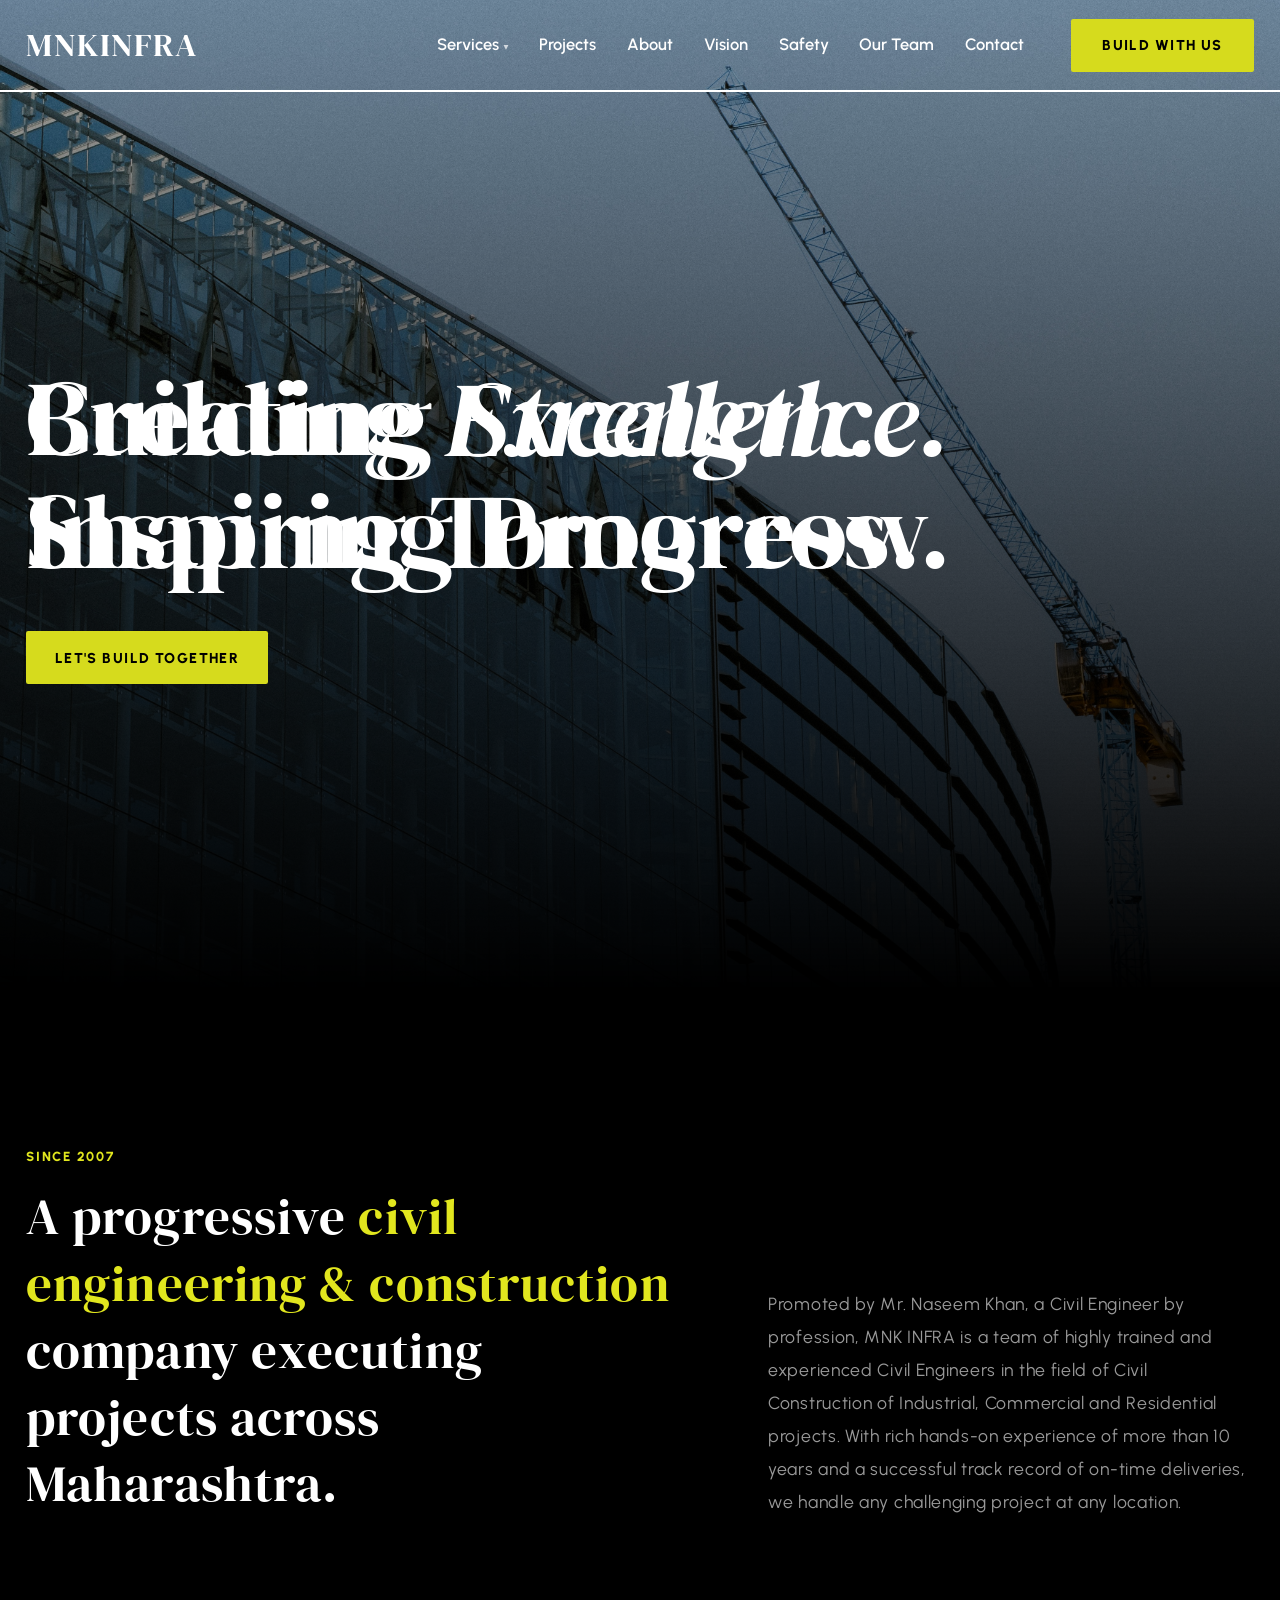
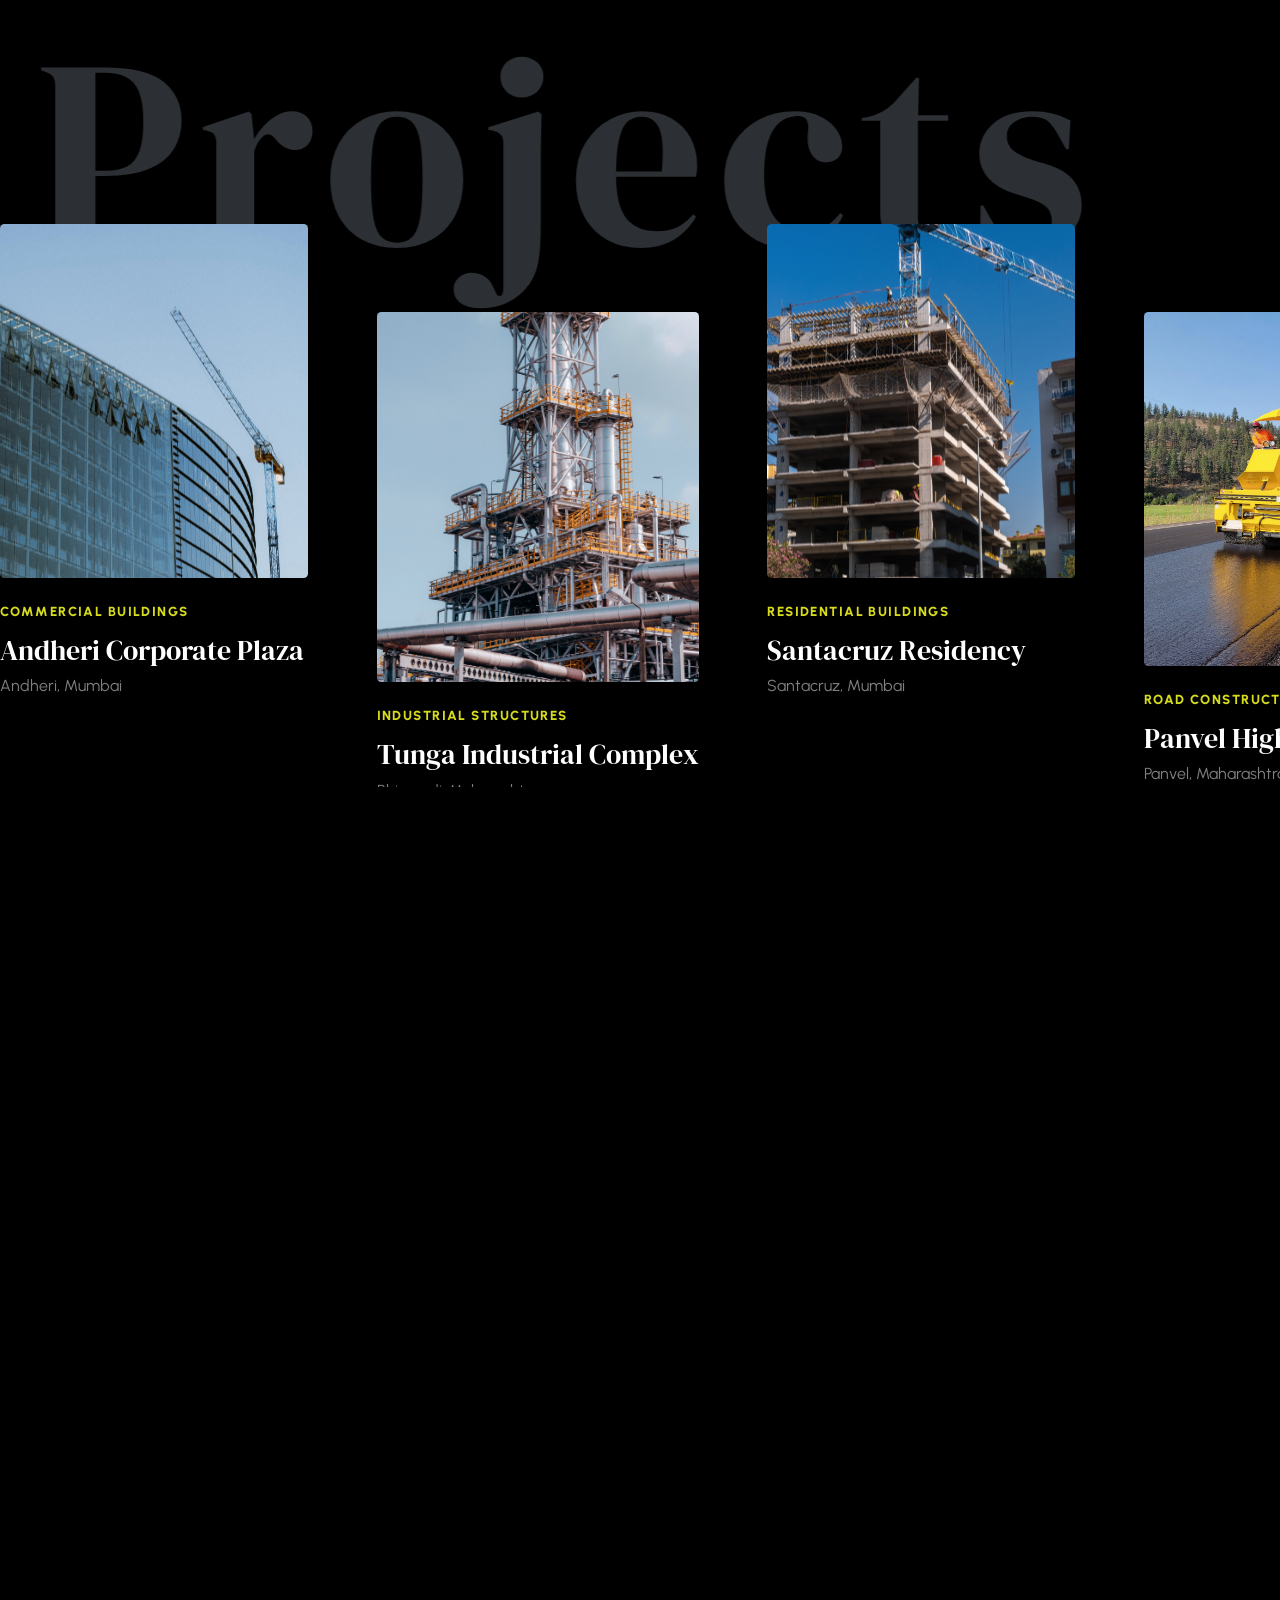
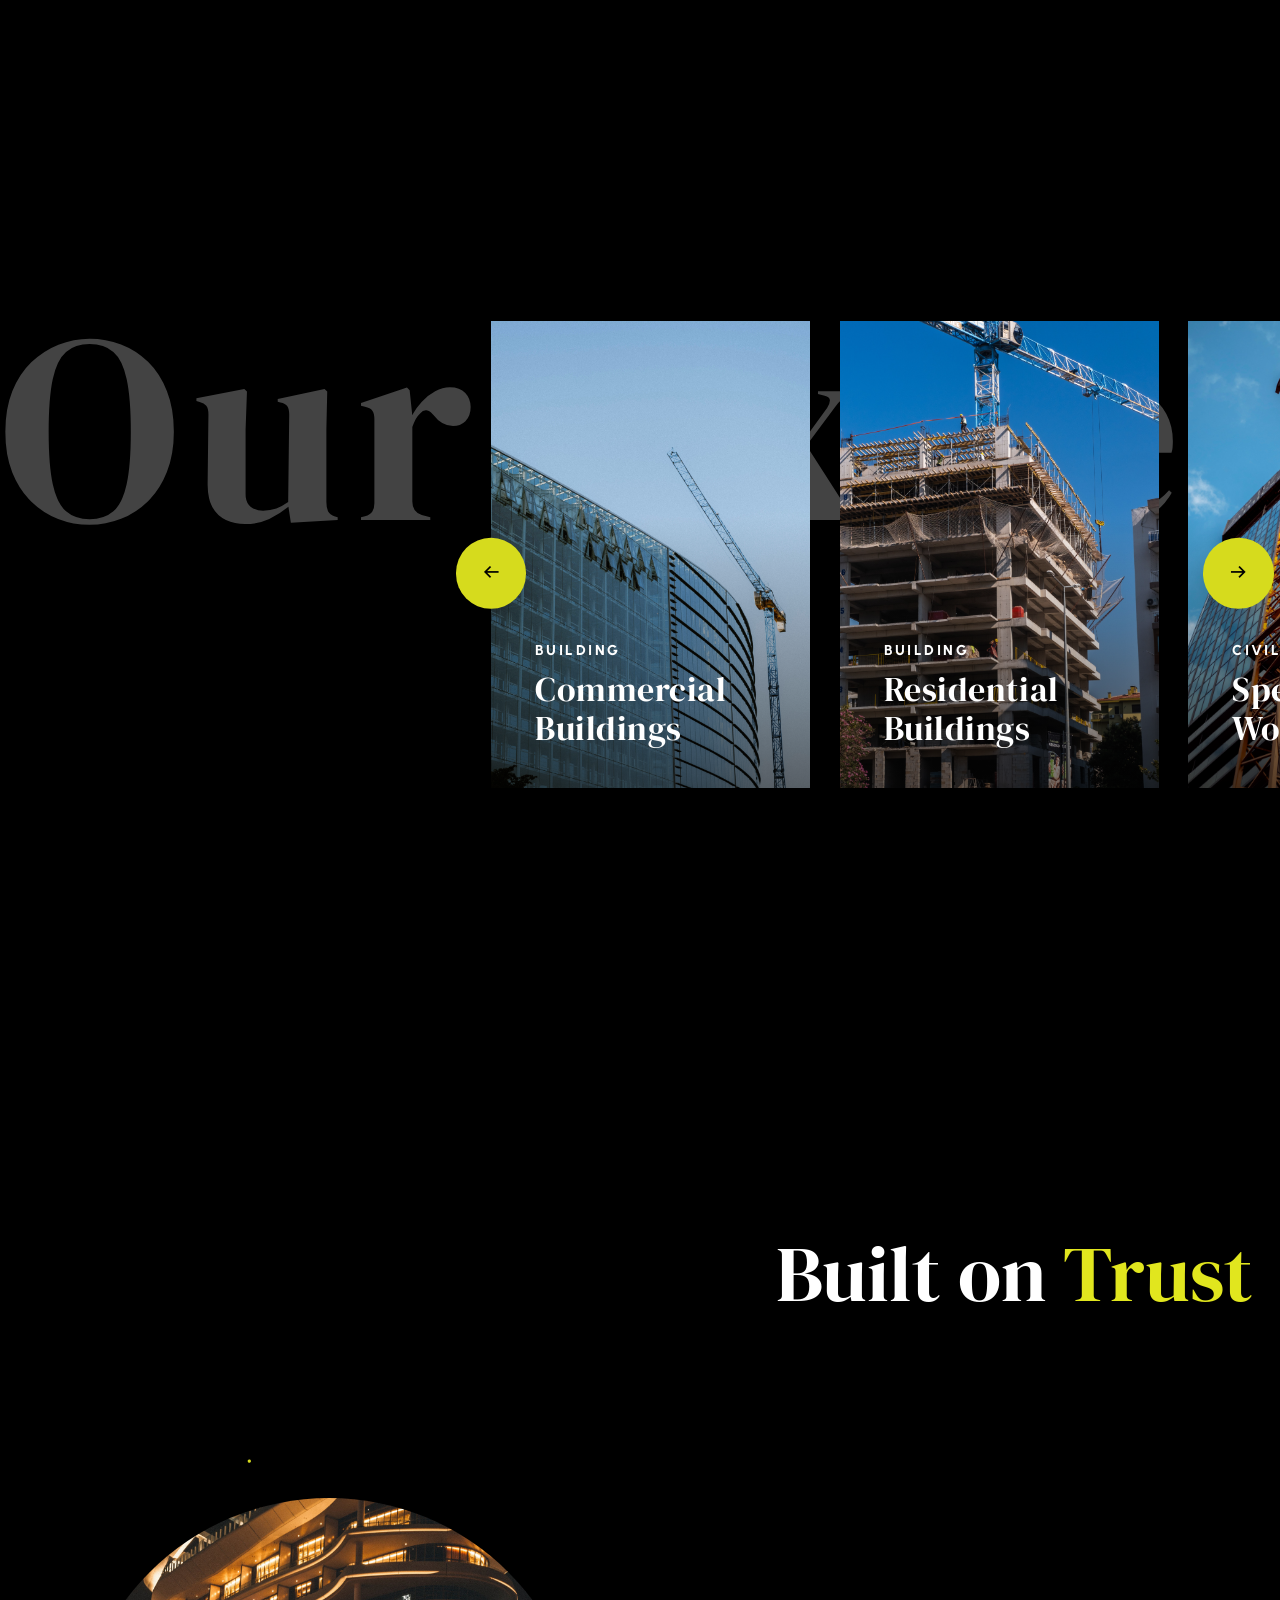
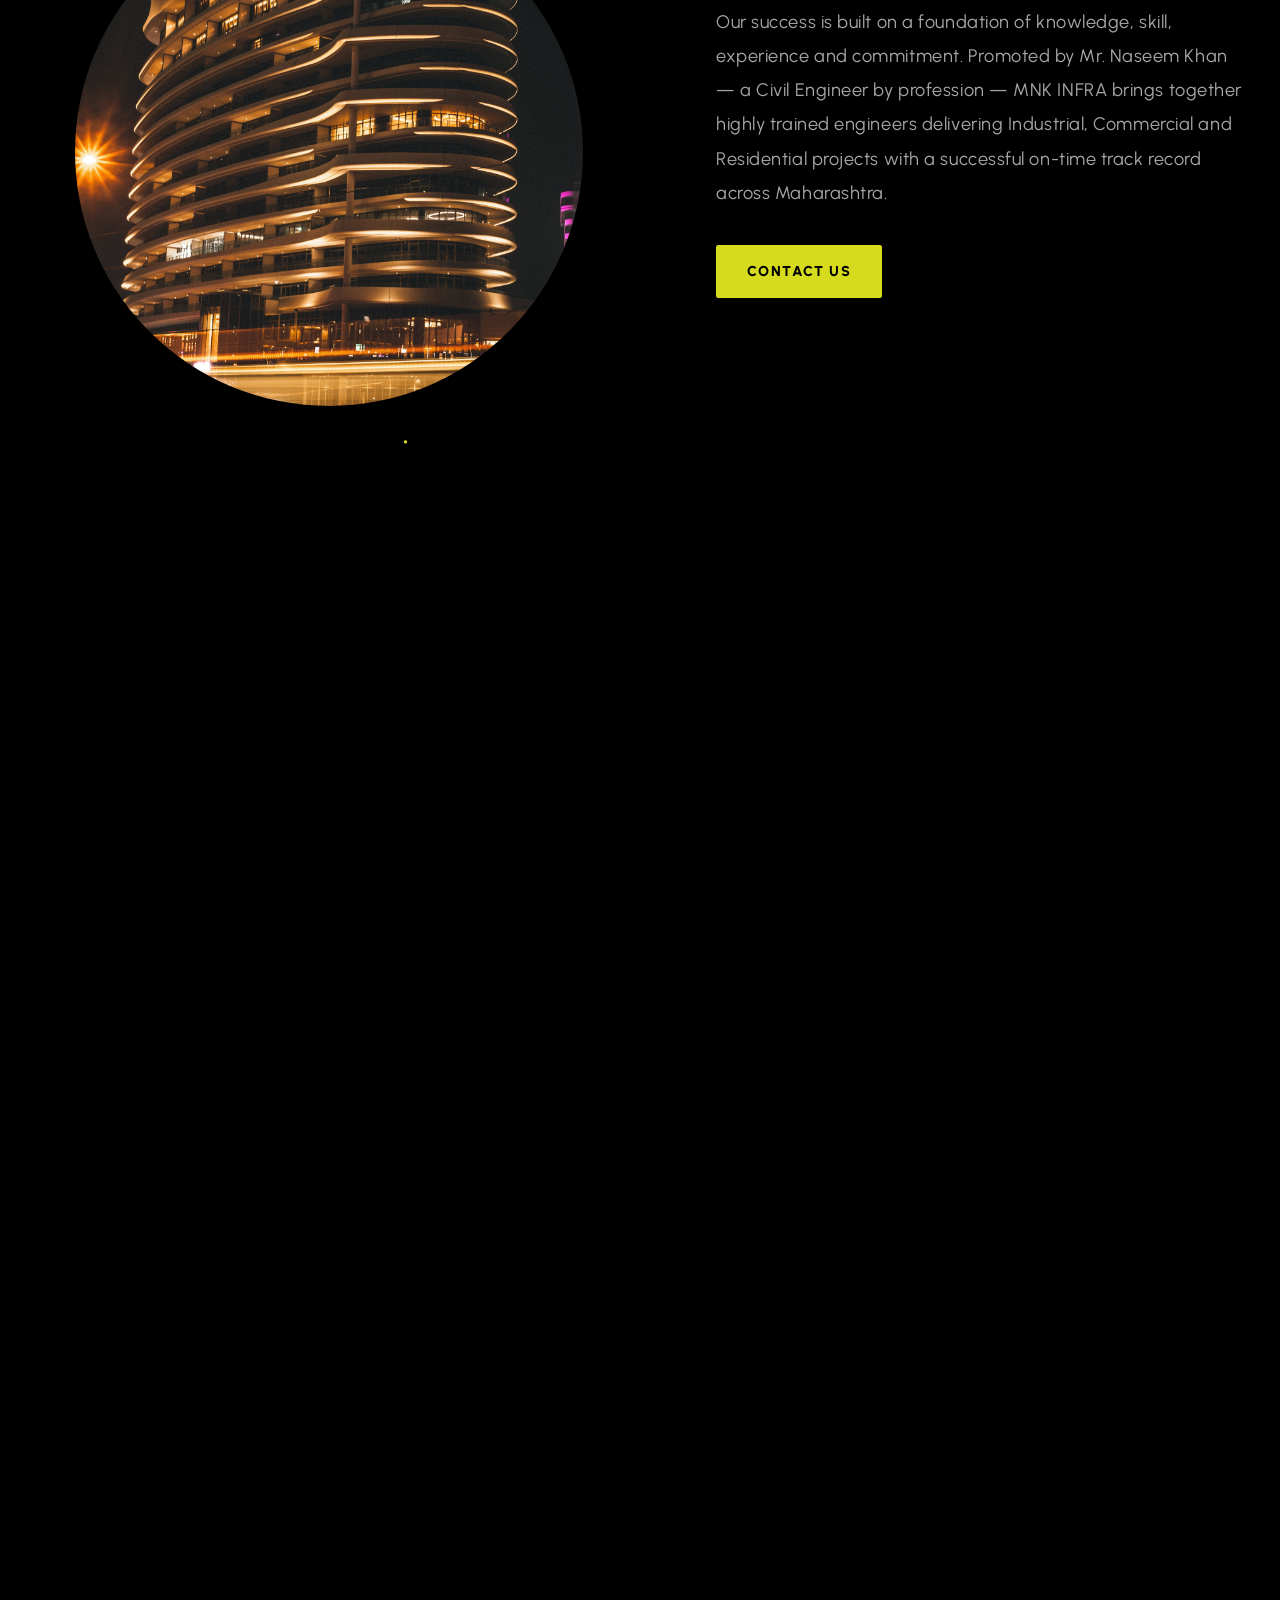
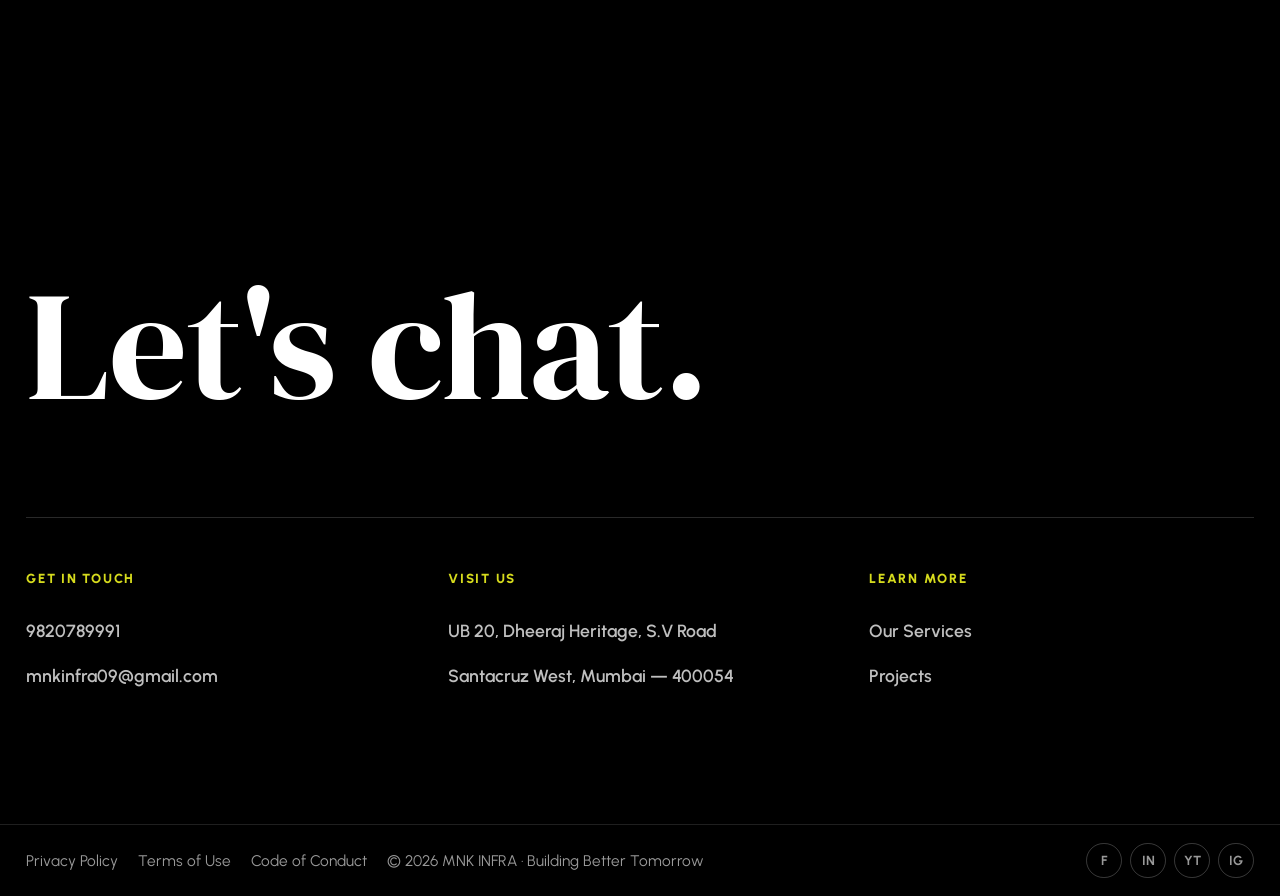
==== commit 35cb9408: "Refresh hero headlines and compact footer" ====
--- a/index.html
+++ b/index.html
@@ -82,17 +82,16 @@
 
       <div class="container hero__inner">
         <div class="hero__stack reveal" style="--d:.45s">
-          <p class="hero__tag">MNK INFRA</p>
           <h1 class="hero__title">
             <span class="hero__rotator" id="heroRotator">
-              <span class="hero__line is-active">Building <em>Better</em><br>Tomorrow</span>
-              <span class="hero__line">Building <em>Finest</em><br>Quality</span>
-              <span class="hero__line">Building <em>Strong</em><br>Future</span>
+              <span class="hero__line is-active">Building <em>Excellence.</em><br>Shaping Tomorrow.</span>
+              <span class="hero__line">Creating <em>Strength.</em><br>Inspiring Progress.</span>
+              <span class="hero__line">Engineering <em>Quality.</em><br>Delivering Excellence.</span>
             </span>
           </h1>
         </div>
         <div class="reveal" style="--d:.7s">
-          <a class="btn btn--lime btn--w220" href="contact.html">Get In Touch</a>
+          <a class="btn btn--lime btn--w220" href="contact.html">LET'S BUILD TOGETHER</a>
         </div>
       </div>
     </section>
--- a/css/style.css
+++ b/css/style.css
@@ -861,15 +861,15 @@
   z-index: 2;
   background: #000;
   color: rgba(255, 255, 255, 0.6);
-  padding: 34px 0;
+  padding: 16px 0;
   border-top: 1px solid rgba(255, 255, 255, 0.12);
 }
-.footer__inner { display: flex; align-items: center; justify-content: space-between; gap: 26px; flex-wrap: wrap; }
-.footer__links { display: flex; gap: 24px; flex-wrap: wrap; font-size: 14px; }
+.footer__inner { display: flex; align-items: center; justify-content: space-between; gap: 16px; flex-wrap: wrap; }
+.footer__links { display: flex; gap: 18px; flex-wrap: wrap; align-items: center; font-size: 14px; line-height: 1.5; }
 .footer__links a:hover { color: var(--lime); }
-.footer__social { display: flex; gap: 10px; }
+.footer__social { display: flex; gap: 8px; }
 .footer__social a {
-  width: 36px; height: 36px;
+  width: 32px; height: 32px;
   display: grid; place-items: center;
   border: 1px solid rgba(255, 255, 255, 0.22);
   border-radius: 50%;
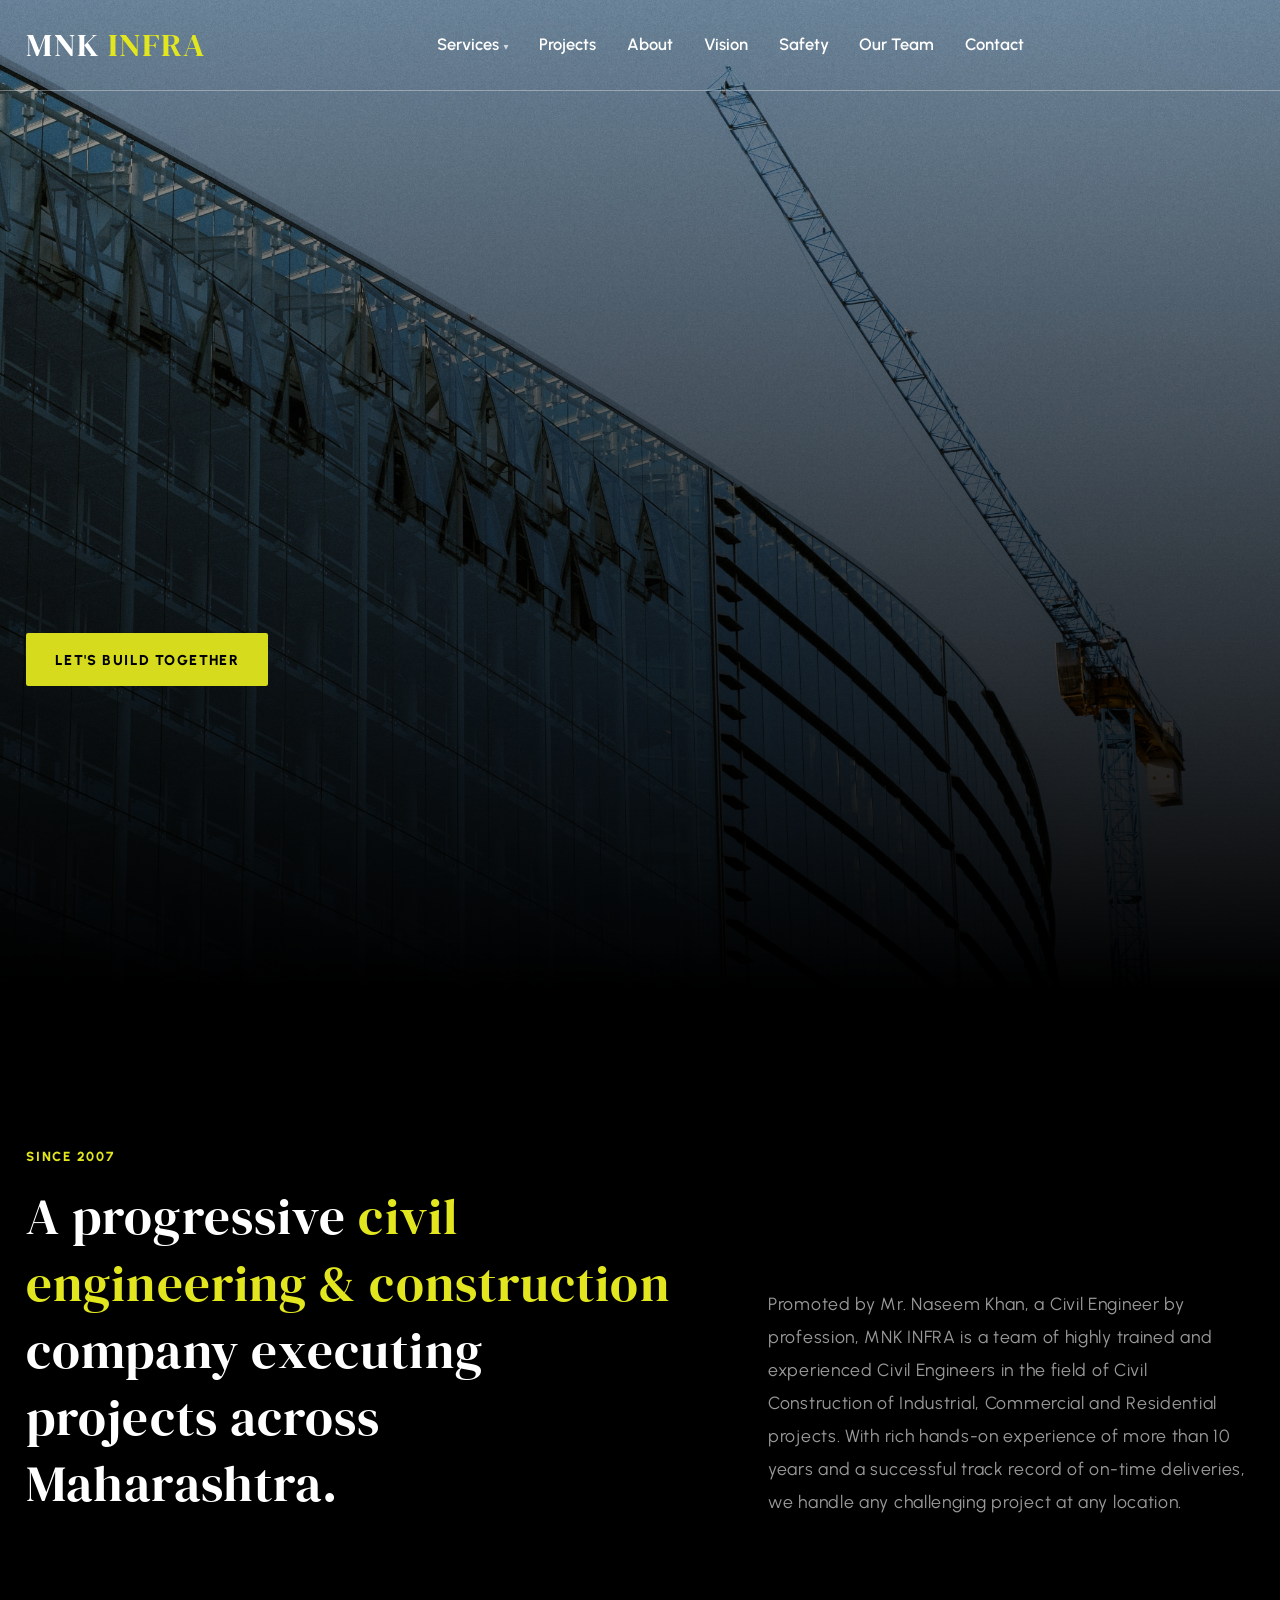
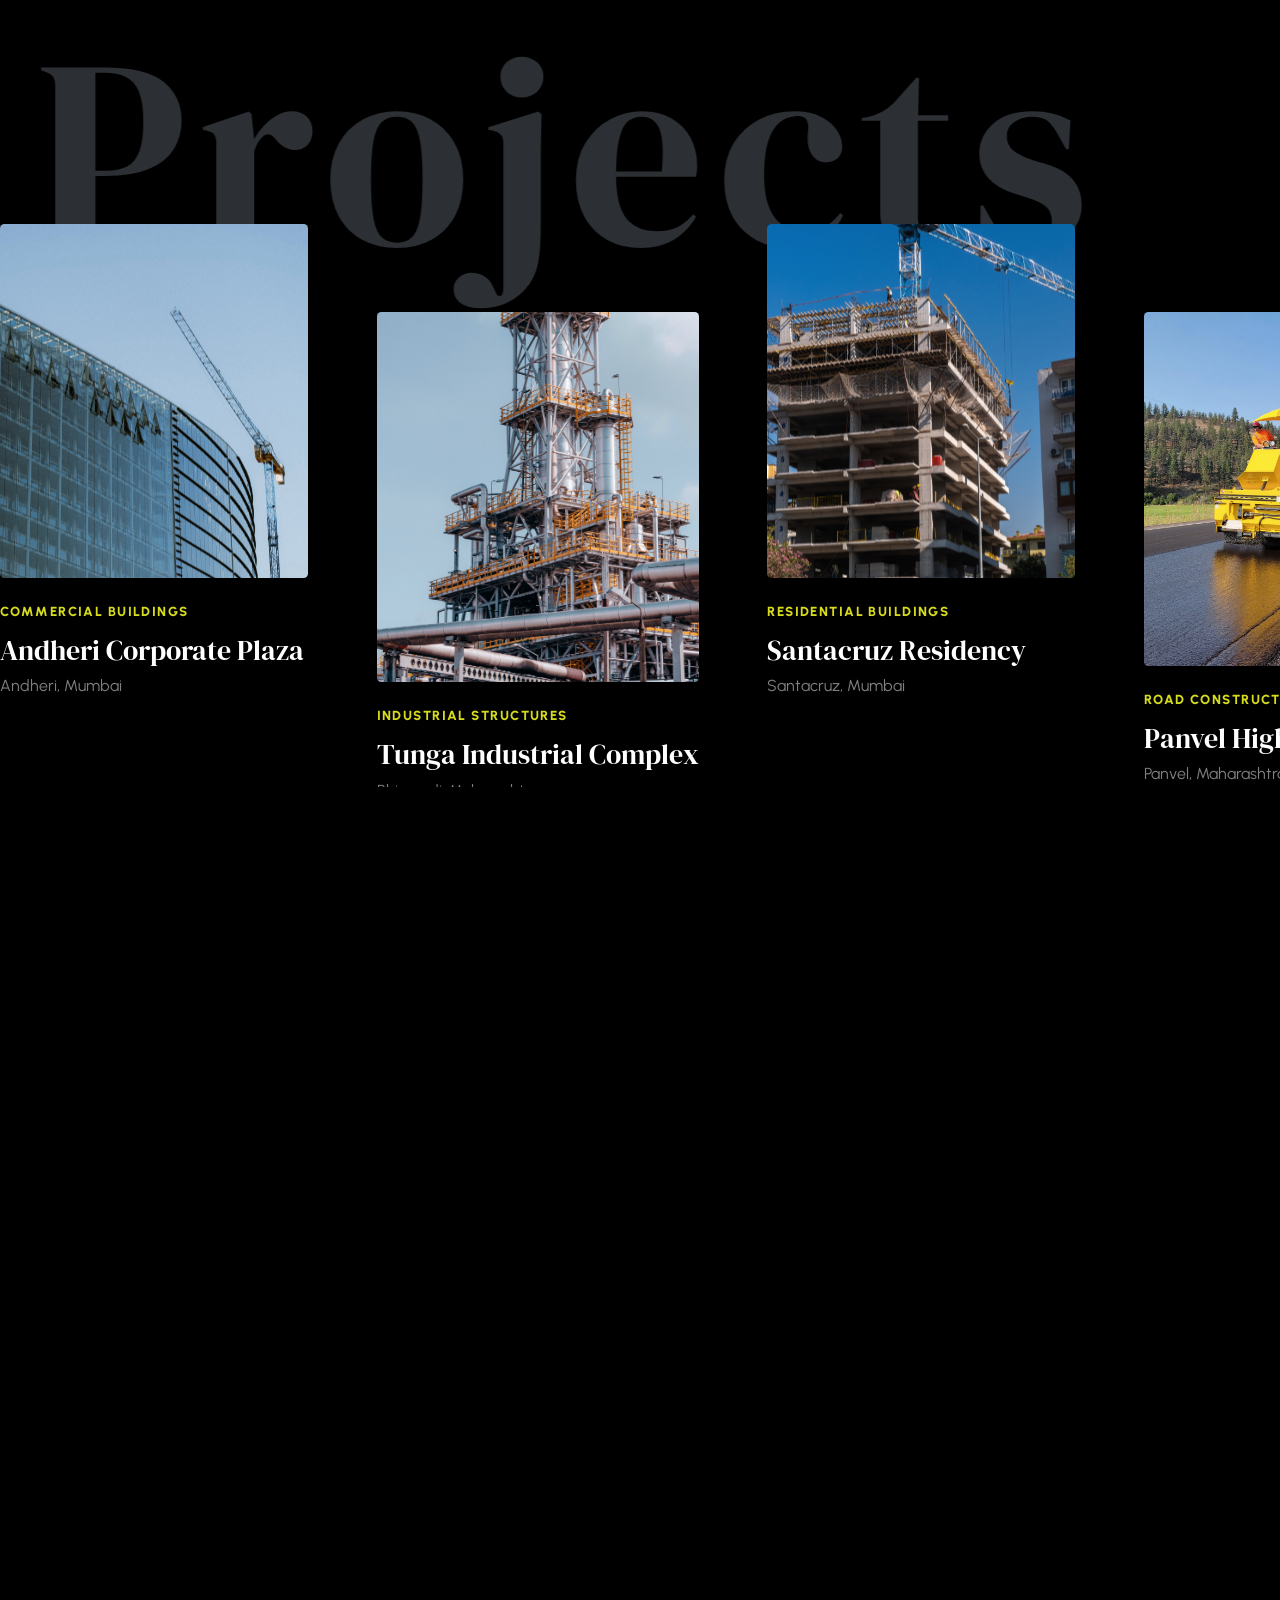
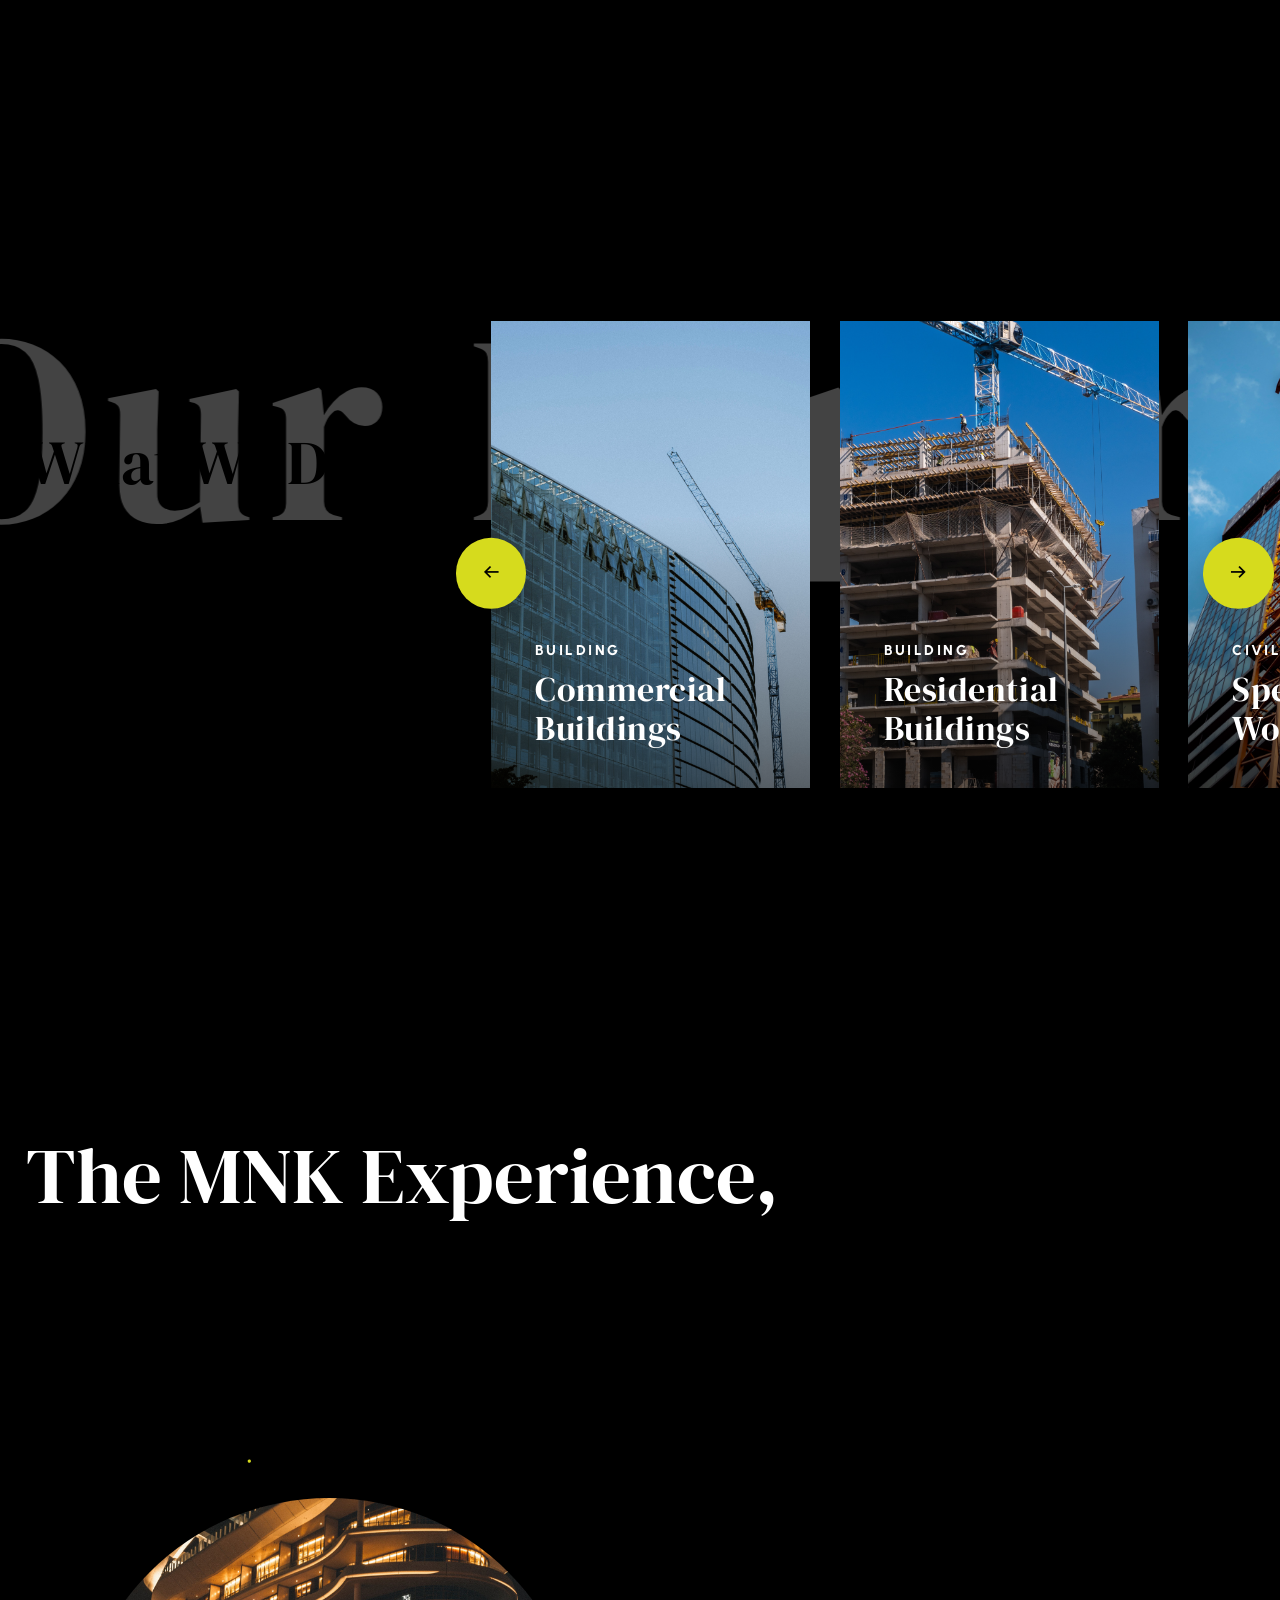
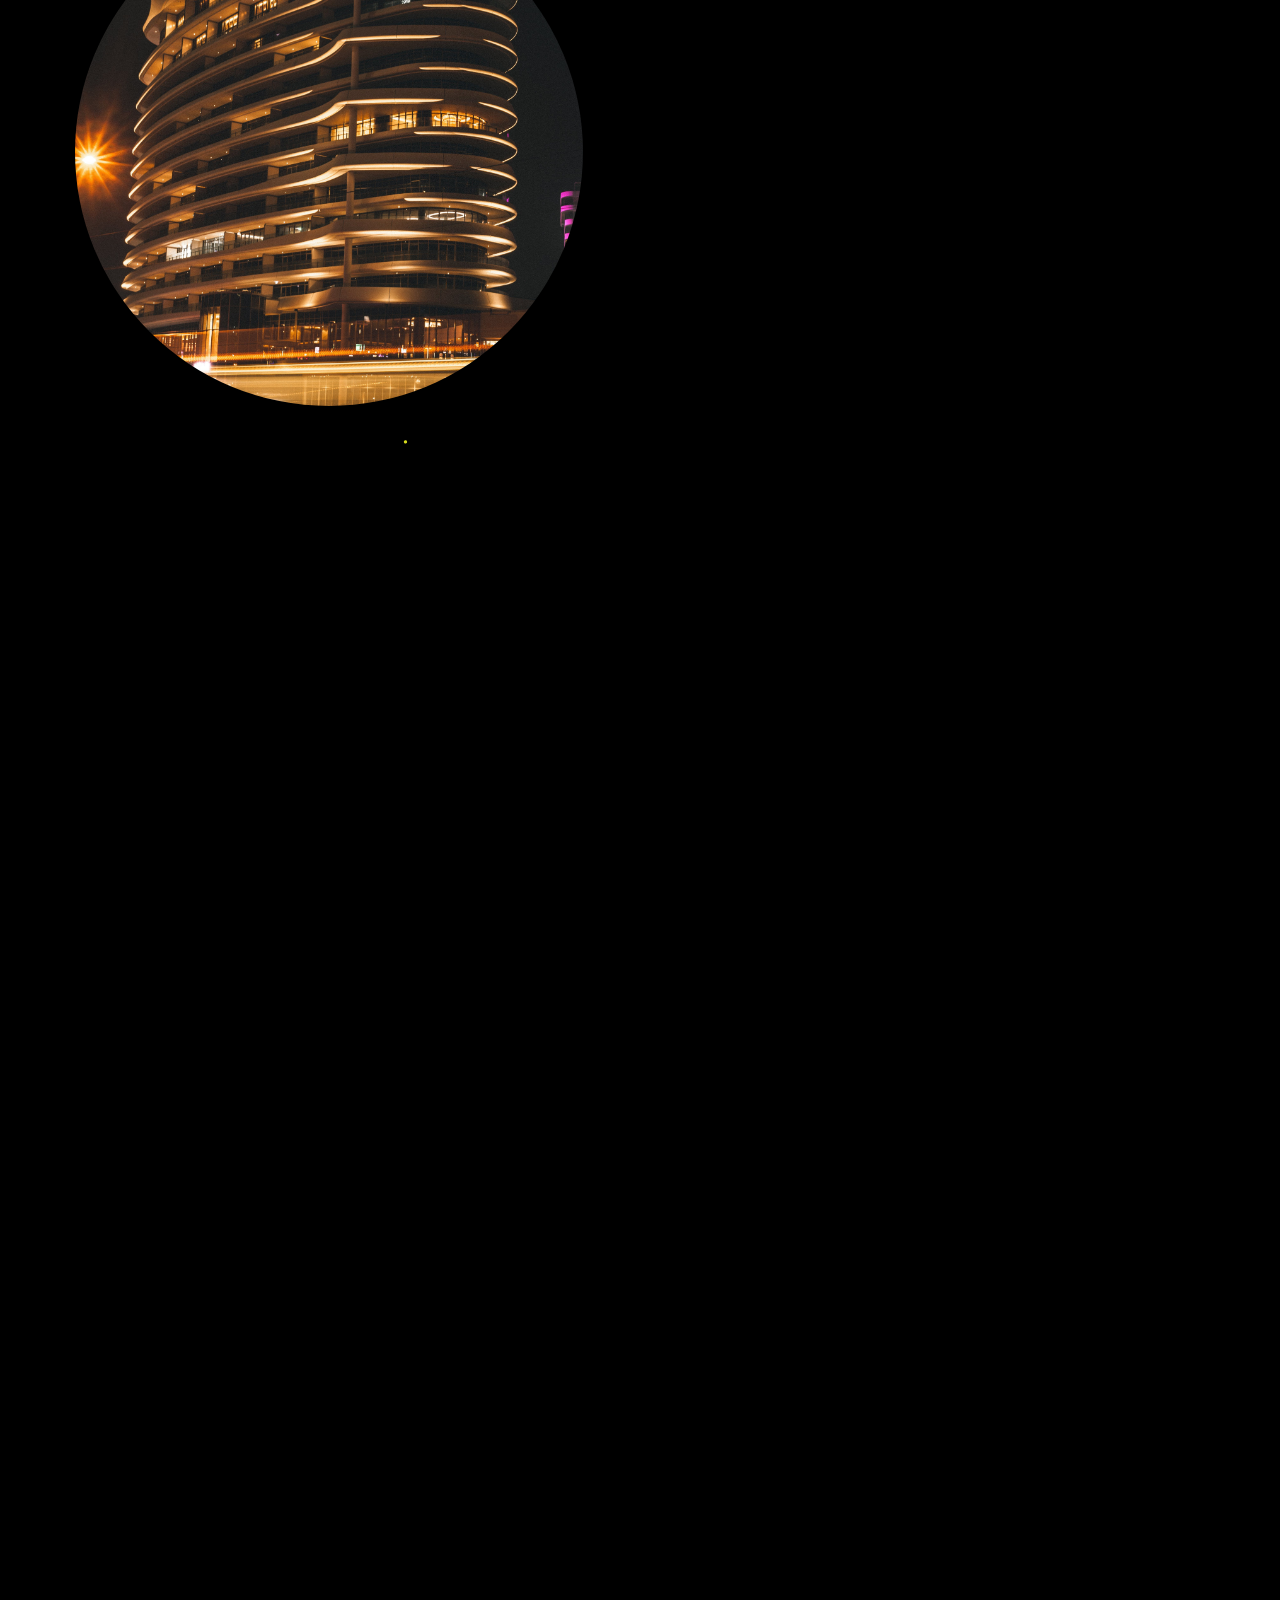
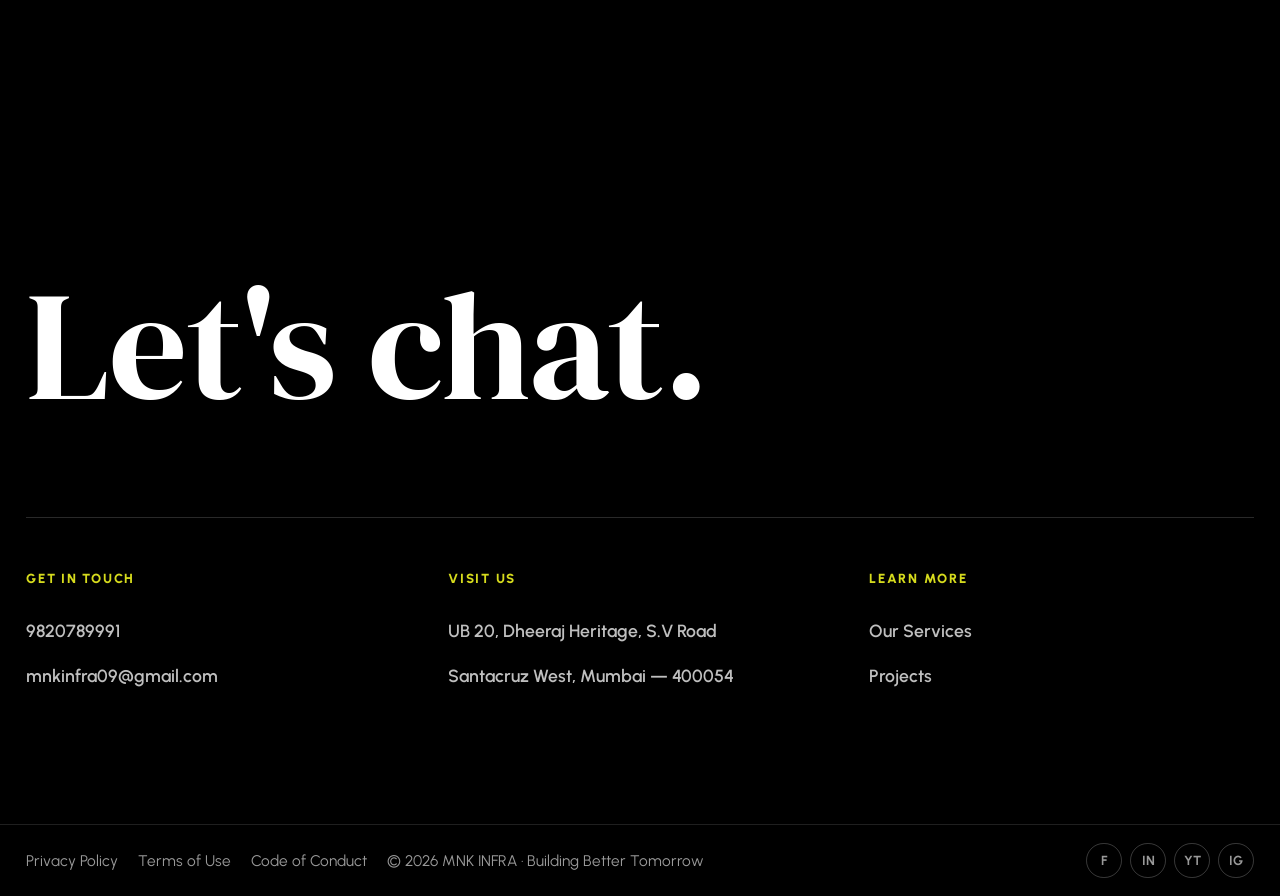
==== commit 56661eb7: "Fix header brand colors and spacing" ====
--- a/index.html
+++ b/index.html
@@ -24,7 +24,7 @@
           <svg width="20" height="20" viewBox="0 0 24 24" fill="none" stroke="currentColor" stroke-width="2.2" stroke-linecap="round"><circle cx="11" cy="11" r="7"/><path d="M21 21l-4.35-4.35"/></svg>
         </button>
         <a class="brand" href="index.html" aria-label="MNK Infra home">
-          <span class="brand__text">MNK <em>INFRA</em></span>
+          <span class="brand__text"><span class="brand__mnk">MNK</span> <em>INFRA</em></span>
         </a>
 
         <nav class="nav" id="nav" aria-label="Main">
--- a/css/style.css
+++ b/css/style.css
@@ -90,13 +90,13 @@
   z-index: 900;
   transition: background-color 0.3s ease, box-shadow 0.3s ease, color 0.3s ease, border-color 0.3s ease;
   color: #fff;
-  border-bottom: 1px solid #fff;
+  border-bottom: 0;
 }
 .siteheader.is-solid {
   background: #fff;
   color: #000;
   box-shadow: 0 2px 10px rgba(0, 0, 0, 0.08);
-  border-bottom: 1px solid #D1D5DB;
+  border-bottom: 0;
 }
 
 .topbar { border-bottom: 1px solid rgba(255, 255, 255, 0.16); transition: border-color 0.4s; }
@@ -121,7 +121,7 @@
 }
 .topbar__links a:hover { color: var(--lime); opacity: 1; }
 
-.navbar { position: relative; border-bottom: 1px solid #fff; transition: border-color 0.3s; }
+.navbar { position: relative; border-bottom: 1px solid rgba(255, 255, 255, 0.35); transition: border-color 0.3s; }
 .navbar__inner { display: flex; align-items: center; gap: 30px; min-height: 82px; transition: min-height 0.35s var(--ease); }
 .nav { margin-left: auto; }
 .burger { display: none; flex-direction: column; gap: 5px; padding: 8px; margin-left: auto; }
@@ -140,13 +140,14 @@
   white-space: nowrap;
   display: flex;
   align-items: center;
-}
-.brand__text > *:first-child {
+  gap: 0.24em;
+}
+.brand__mnk {
   color: #fff;
   transition: color 0.3s;
 }
-.siteheader.is-solid .brand__text > *:first-child {
-  color: #111111;
+.siteheader.is-solid .brand__mnk {
+  color: #000;
 }
 .brand__text em {
   color: var(--lime-text);
@@ -206,7 +207,7 @@
 
 .navbar__cta { flex-shrink: 0; opacity: 0; visibility: hidden; transition: opacity 0.35s, visibility 0.35s; }
 .siteheader.is-solid .navbar__cta { opacity: 1; visibility: visible; }
-.siteheader.is-solid .navbar { border-color: #D1D5DB; }
+.siteheader.is-solid .navbar { border-bottom-color: rgba(0, 0, 0, 0.12); }
 
 .header-search { display: none; align-items: center; justify-content: center; width: 40px; height: 40px; color: #fff; padding: 0; flex-shrink: 0; }
 .nav__mobile-cta { display: none; }
@@ -258,7 +259,7 @@
   display: flex;
   flex-direction: column;
   align-items: flex-start;
-  margin-bottom: 40px;
+  margin-bottom: clamp(44px, 5vw, 64px);
   padding-right: clamp(24px, 8vw, 120px);
 }
 .hero__tag {
@@ -306,6 +307,7 @@
 /* desktop only: lock all 3 headlines to same footprint as Building Better Tomorrow */
 @media (min-width: 641px) {
   .hero__title {
+    font-size: clamp(46px, 6.8vw, 92px);
     width: max-content;
     max-width: 100%;
   }
@@ -911,8 +913,8 @@
 @media (max-width: 920px) {
   .topbar__links { display: none; }
   .navbar__cta { display: none; }
-  .navbar { border-bottom: 1px solid rgba(255, 255, 255, 0.4); transition: border-color 0.4s; }
-  .siteheader.is-solid .navbar { border-bottom-color: rgba(0, 0, 0, 0.1); }
+  .navbar { border-bottom: 1px solid rgba(255, 255, 255, 0.35); transition: border-color 0.4s; }
+  .siteheader.is-solid .navbar { border-bottom-color: rgba(0, 0, 0, 0.12); }
   .filters { display: none; }
   .reveal[data-reveal="left"], .reveal[data-reveal="right"] { transform: translateY(50px); }
   .reveal[data-reveal="left"].is-visible, .reveal[data-reveal="right"].is-visible { transform: translateY(0); }
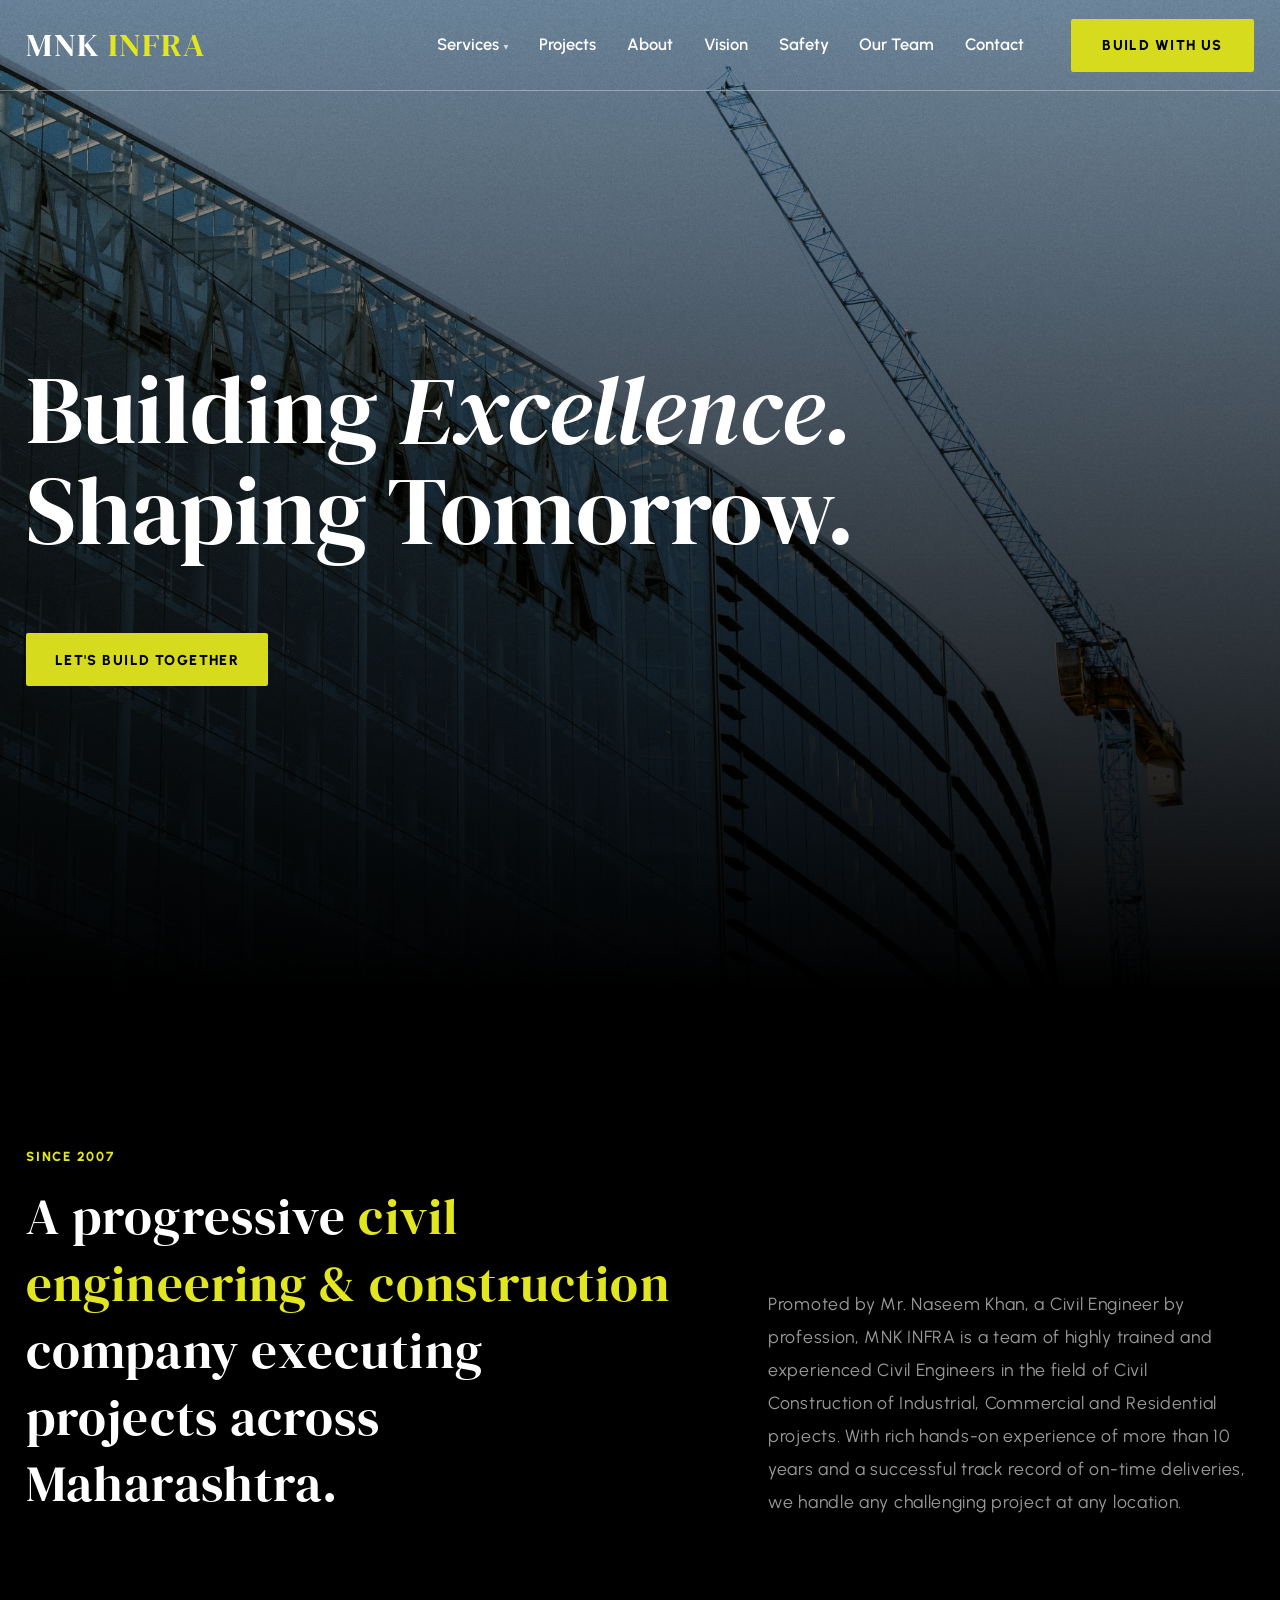
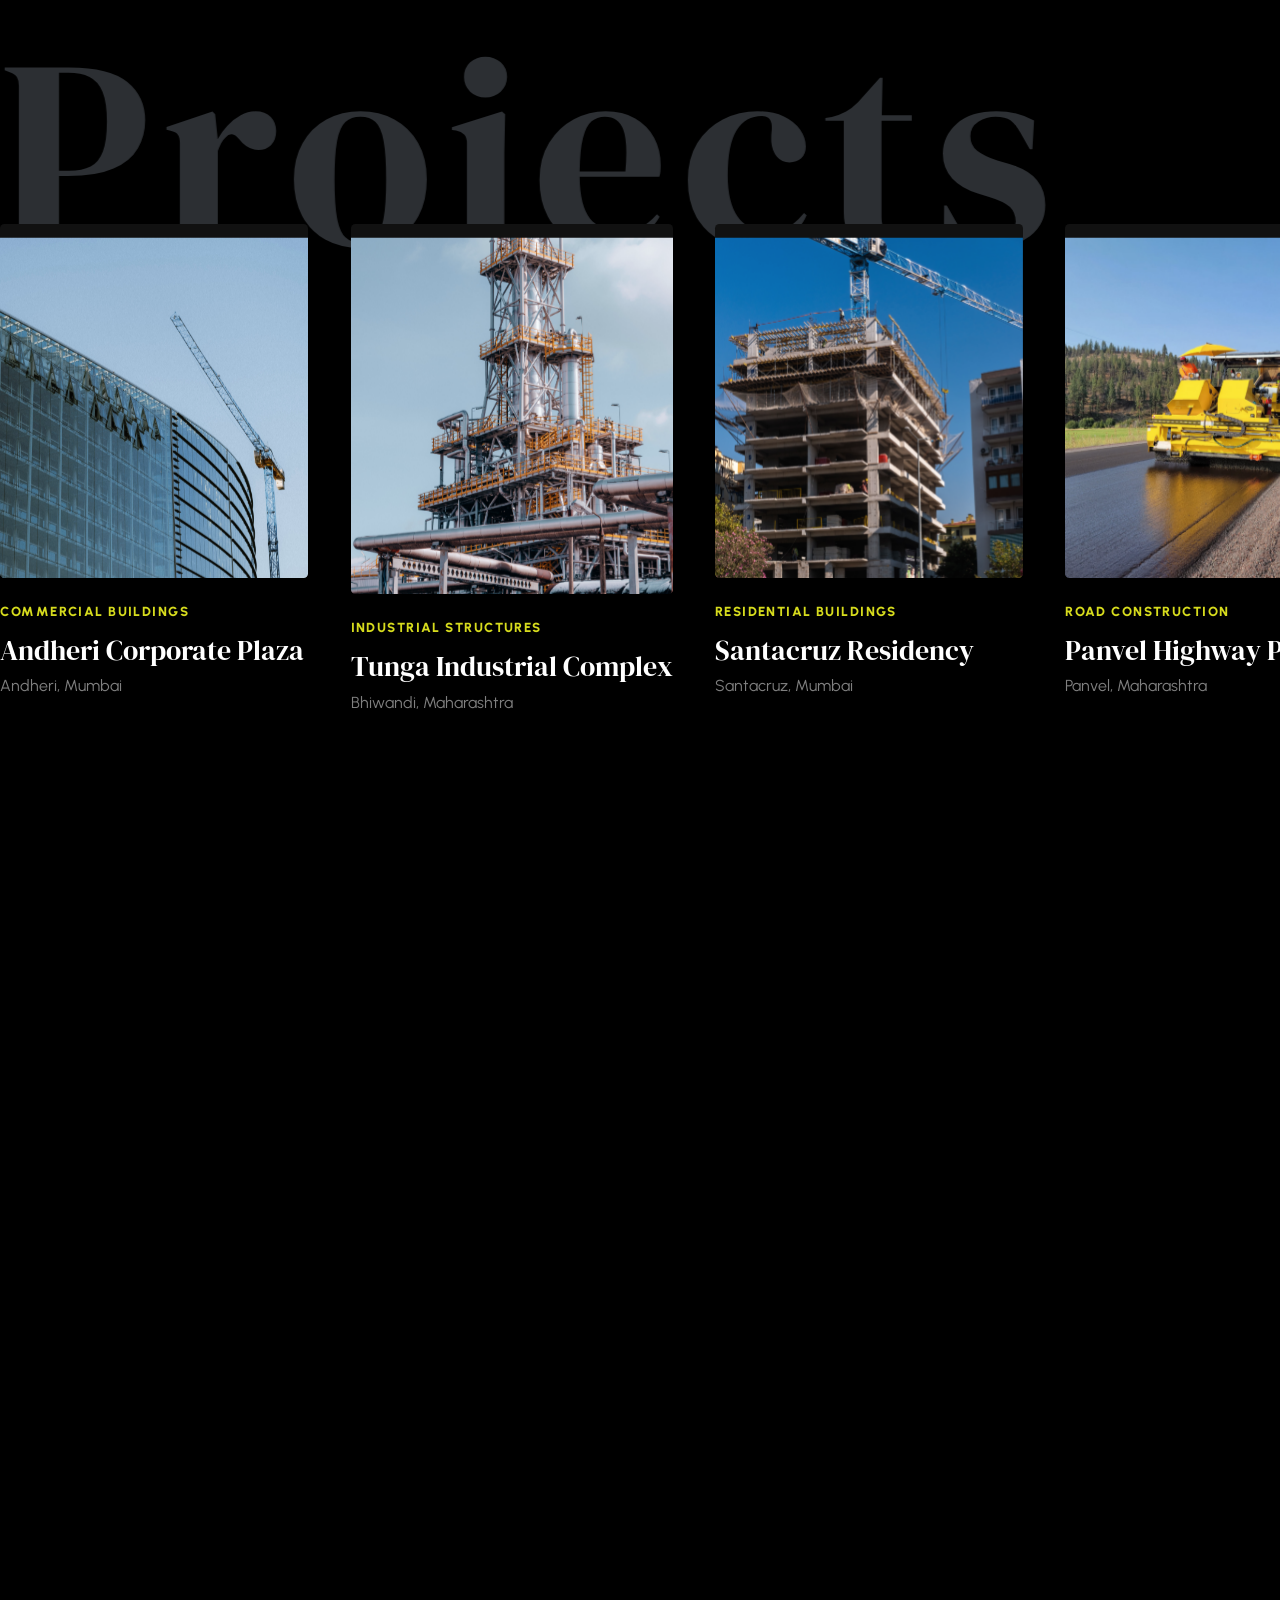
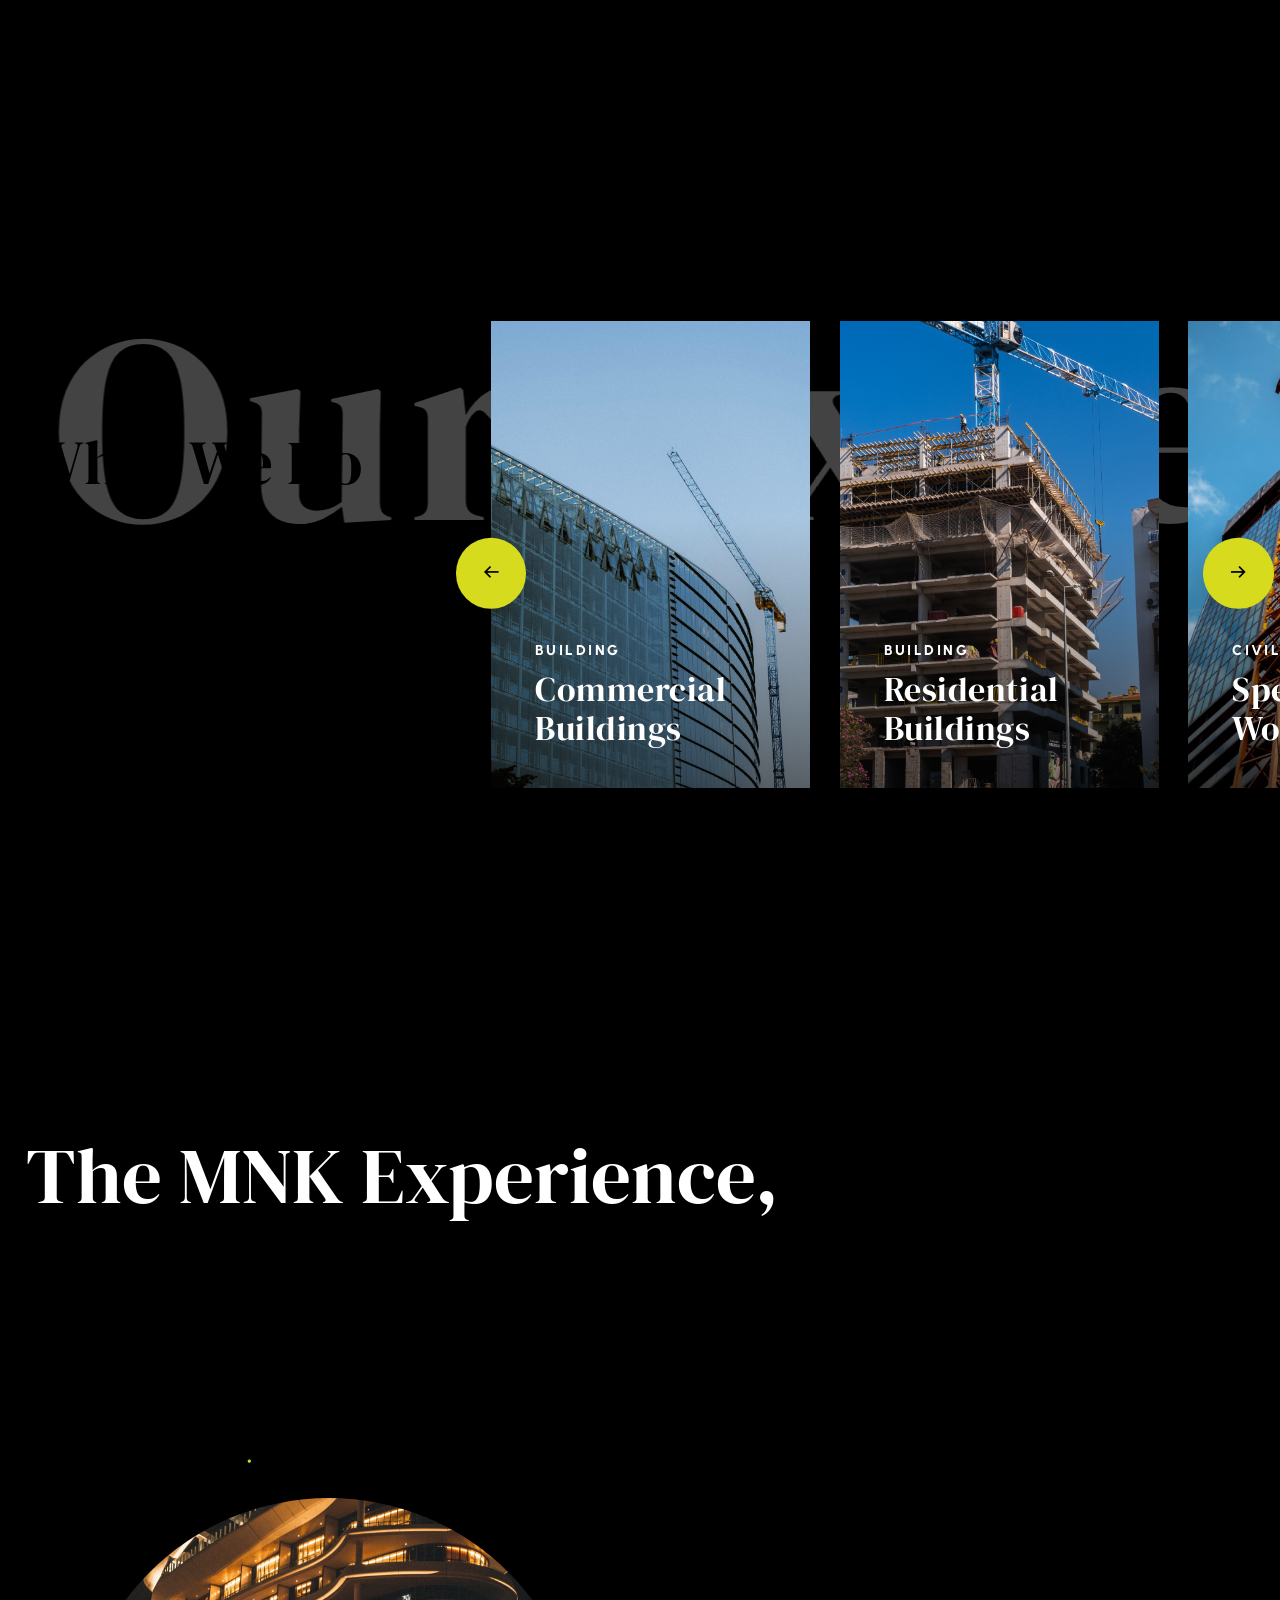
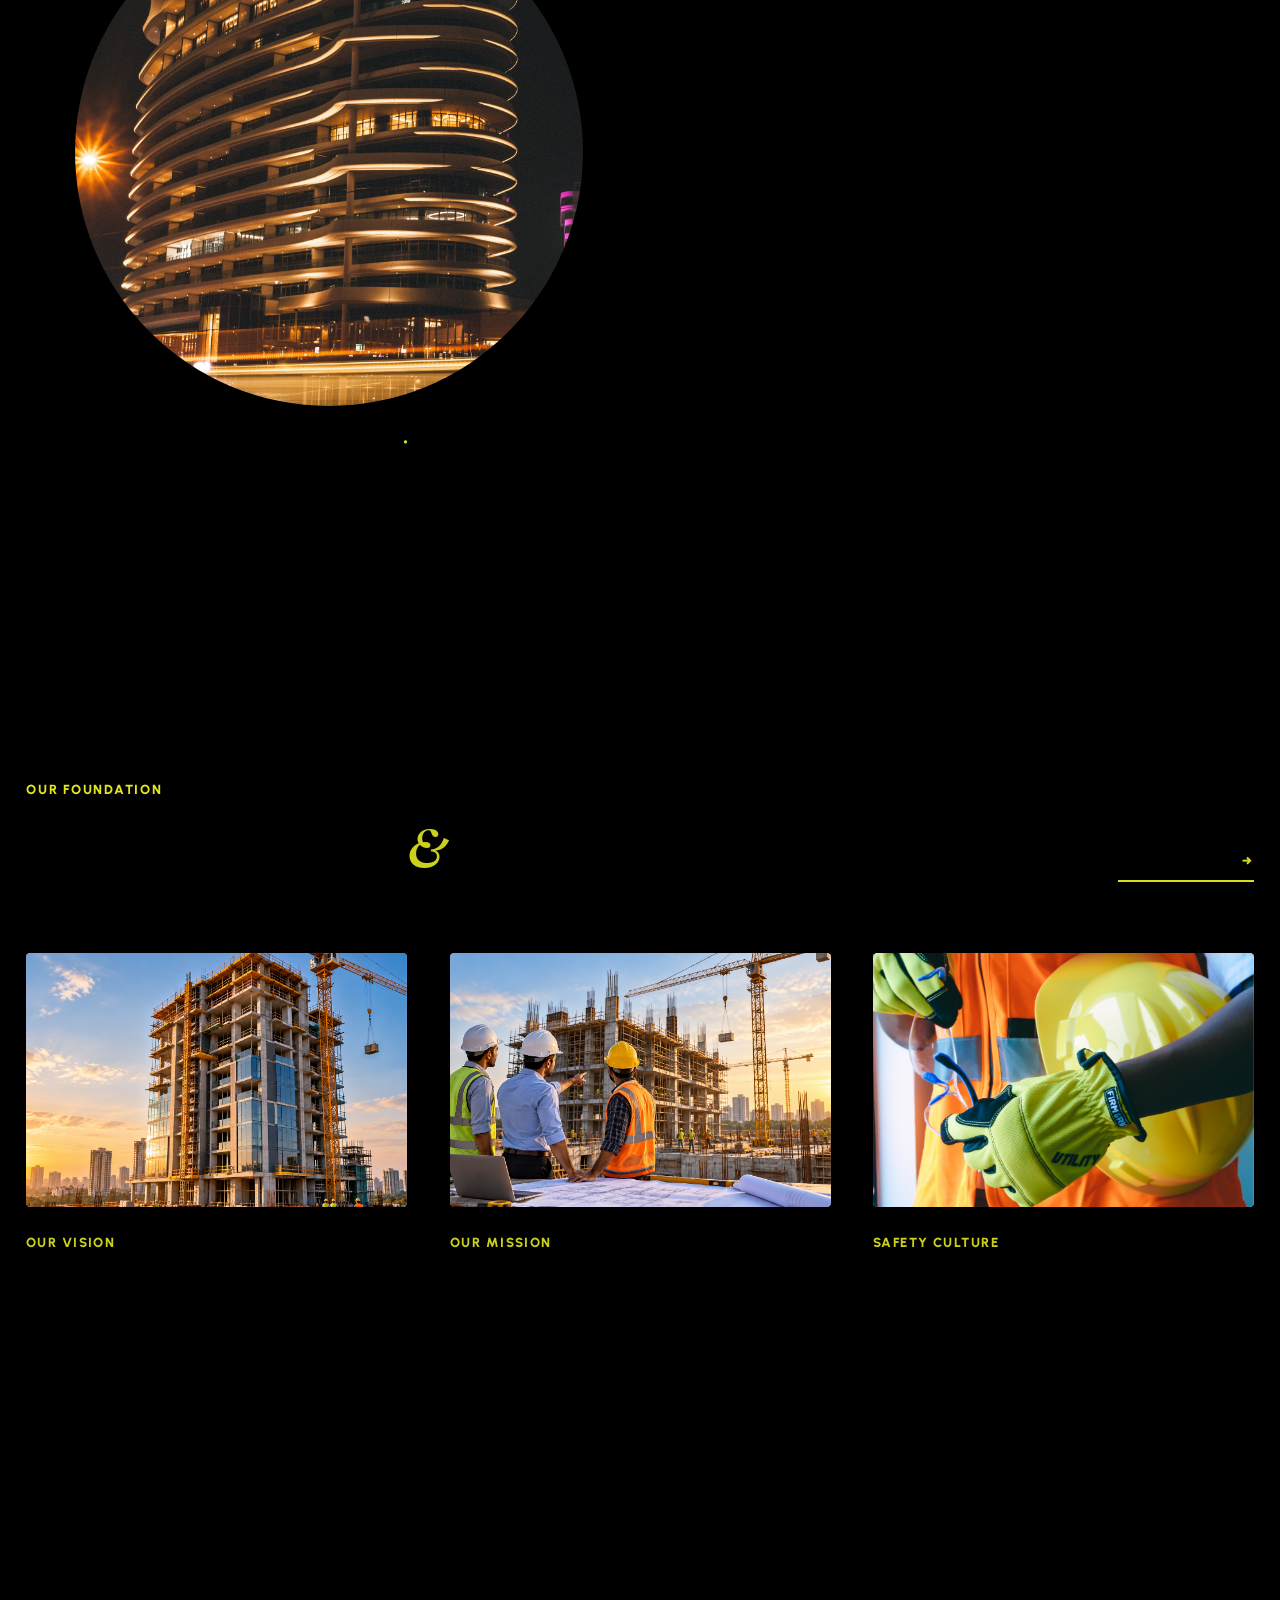
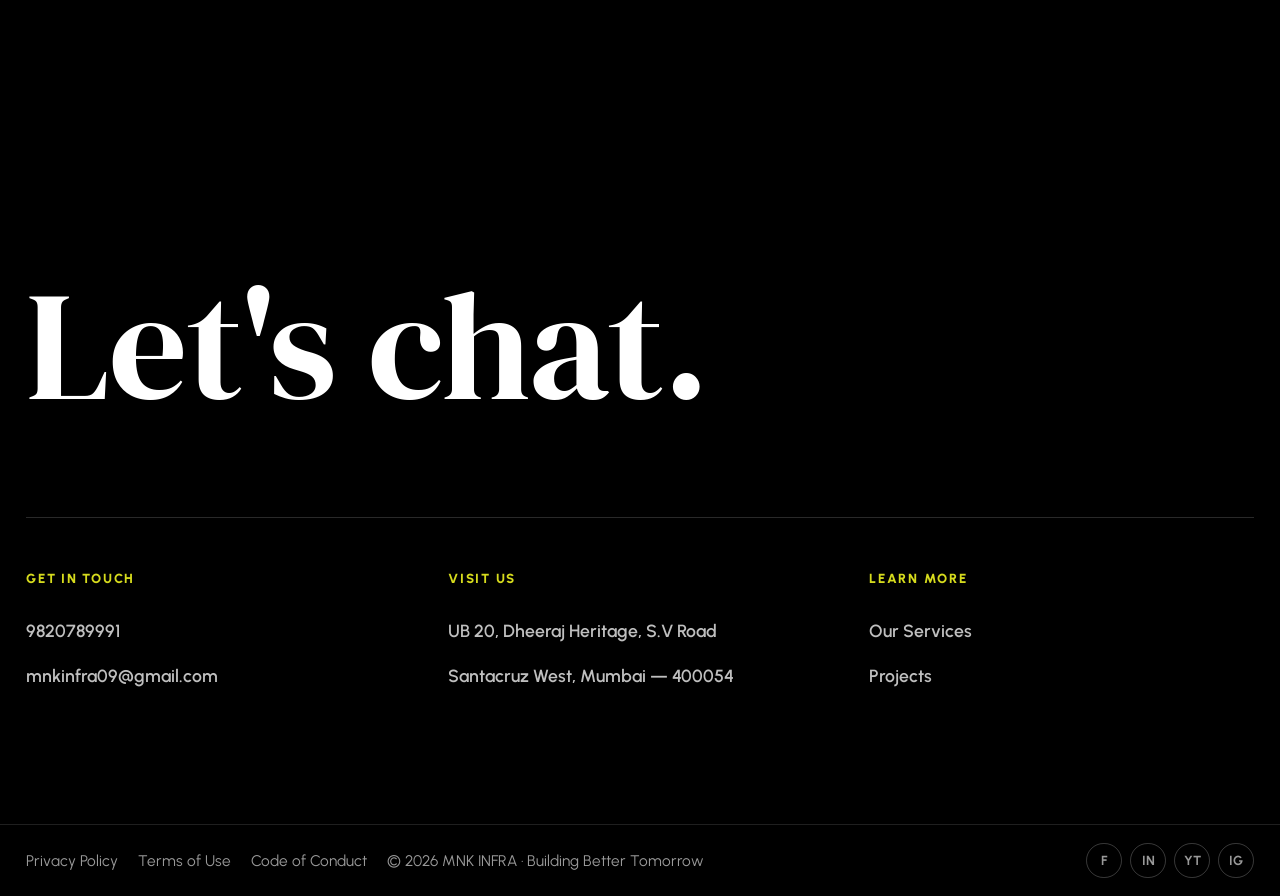
==== commit 6237685a: "Make project carousel manual and normalize card image sizes" ====
--- a/index.html
+++ b/index.html
@@ -140,7 +140,8 @@
         </div>
       </div>
 
-      <div class="p-track" id="pTrack">
+      <div class="p-slider" id="pSlider">
+        <div class="p-track" id="pTrack">
         <a class="p-card" href="project.html?p=andheri-corporate-plaza">
           <div class="p-card__frame"><img data-imgparallax src="images/commercial.jpg" alt="Andheri Corporate Plaza placeholder" loading="lazy"></div>
           <p class="p-card__cat">Commercial Buildings</p>
@@ -177,6 +178,7 @@
           <h3 class="p-card__title">Vasai Logistics Warehouse</h3>
           <p class="p-card__loc">Vasai, Maharashtra</p>
         </a>
+        </div>
       </div>
 
       <div class="container projects__foot">
--- a/css/style.css
+++ b/css/style.css
@@ -452,27 +452,20 @@
 .p-slider.is-dragging a { pointer-events: none; }
 .p-track { display: flex; gap: clamp(24px, 3vw, 44px); width: max-content; padding-right: 24px; }
 
-/* HITT-style stagger: odd cards sit -80px, even +80px, settle to 0 on .line-up */
 .p-card {
   flex: 0 0 280px;
-  margin-right: 24px;
-  margin-bottom: 0;
   scroll-snap-align: start;
-  transform: translateY(0);
-  transition: transform 400ms;
   display: block;
   position: relative;
 }
-.p-card:nth-child(even) { transform: translateY(80px); }
-.p-card.line-up { transform: translateY(0); }
-.p-card:last-child { margin-right: 0; }
 .p-card__frame {
   position: relative;
-  aspect-ratio: 16 / 9;
+  width: 100%;
+  aspect-ratio: 4 / 4.6;
   overflow: hidden;
   border-radius: 4px;
   background: #111;
-  margin-bottom: 0;
+  margin-bottom: 20px;
 }
 .p-card__frame img {
   position: absolute;
@@ -480,16 +473,18 @@
   width: 100%;
   height: 100%;
   object-fit: cover;
-  transition: transform 0.5s;
-}
-.p-card__frame:hover img { transform: scale(1.08); }
+  filter: saturate(0.9);
+  transition: filter 0.5s, scale 0.8s var(--ease);
+  will-change: transform;
+}
+.p-card:hover .p-card__frame img { filter: saturate(1.05); scale: 1.05; }
 .p-card__cat {
   text-transform: uppercase;
   letter-spacing: 1.3px;
   font-size: 12px;
   font-weight: 800;
   color: var(--lime);
-  margin: 8px 0 4px;
+  margin-bottom: 8px;
   white-space: nowrap;
   width: 100%;
 }
@@ -504,7 +499,9 @@
   overflow: hidden;
   text-overflow: ellipsis;
   margin-bottom: 4px;
-}
+  transition: color 0.3s;
+}
+.p-card:hover .p-card__title { color: var(--lime-text); }
 .p-card__loc {
   font-size: 14.5px;
   color: rgba(255, 255, 255, 0.5);
@@ -513,43 +510,6 @@
   overflow: hidden;
   text-overflow: ellipsis;
 }
-.p-card__frame {
-  position: relative;
-  aspect-ratio: 4 / 4.6;
-  overflow: hidden;
-  border-radius: 4px;
-  background: #111;
-  margin-bottom: 20px;
-}
-.p-card__frame img {
-  position: absolute;
-  left: 0; top: -8%;
-  width: 100%;
-  height: 116%;
-  object-fit: cover;
-  filter: saturate(0.9);
-  transition: filter 0.5s, scale 0.8s var(--ease);
-  will-change: transform;
-}
-.p-card:hover .p-card__frame img { filter: saturate(1.05); scale: 1.05; }
-.p-card__cat {
-  text-transform: uppercase;
-  letter-spacing: 1.3px;
-  font-size: 12px;
-  font-weight: 800;
-  color: var(--lime);
-  margin-bottom: 8px;
-}
-.p-card__title {
-  font-family: var(--serif);
-  font-weight: 400;
-  font-size: clamp(22px, 2vw, 28px);
-  line-height: 1.25;
-  color: #fff;
-  transition: color 0.3s;
-}
-.p-card:hover .p-card__title { color: var(--lime-text); }
-.p-card__loc { font-size: 14.5px; color: rgba(255, 255, 255, 0.5); }
 
 .projects__foot { position: relative; z-index: 5; margin-top: clamp(40px, 5vw, 64px); }
 
@@ -1000,22 +960,6 @@
   .footer__inner { flex-direction: column; align-items: flex-start; }
 }
 
-/* ============ continuous horizontal project carousel ============ */
-.p-track {
-  display: flex;
-  overflow: hidden;
-  width: max-content;
-}
-.p-track .p-card { flex-shrink: 0; }
-.p-track { animation: scroll-left 30s linear infinite; }
-@keyframes scroll-left {
-  0% { transform: translateX(0); }
-  100% { transform: translateX(-50%); }
-}
-.p-track:hover { animation-play-state: paused; }
-.p-track:focus-within { animation-play-state: paused; }
-.p-card { pointer-events: auto; }
-
 /* ================= reduced motion ================= */
 @media (prefers-reduced-motion: reduce) {
   html { scroll-behavior: auto; }
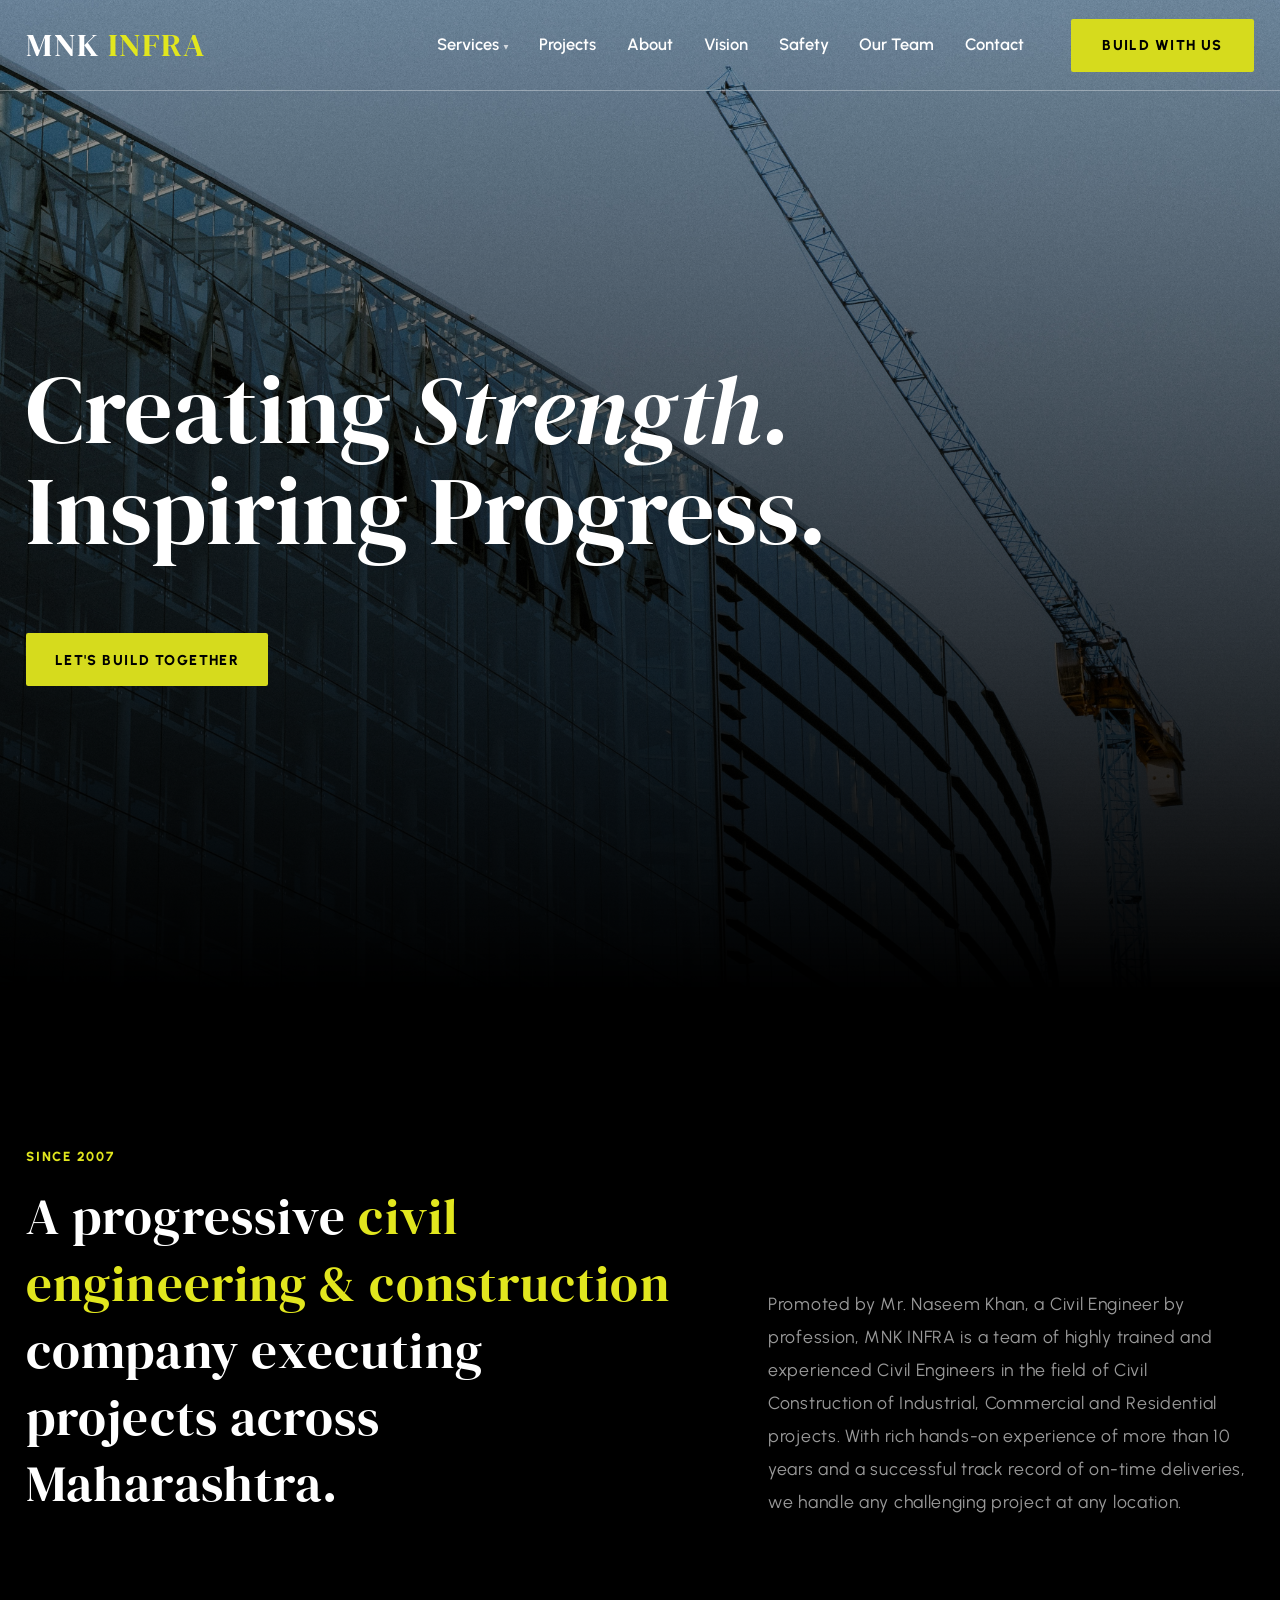
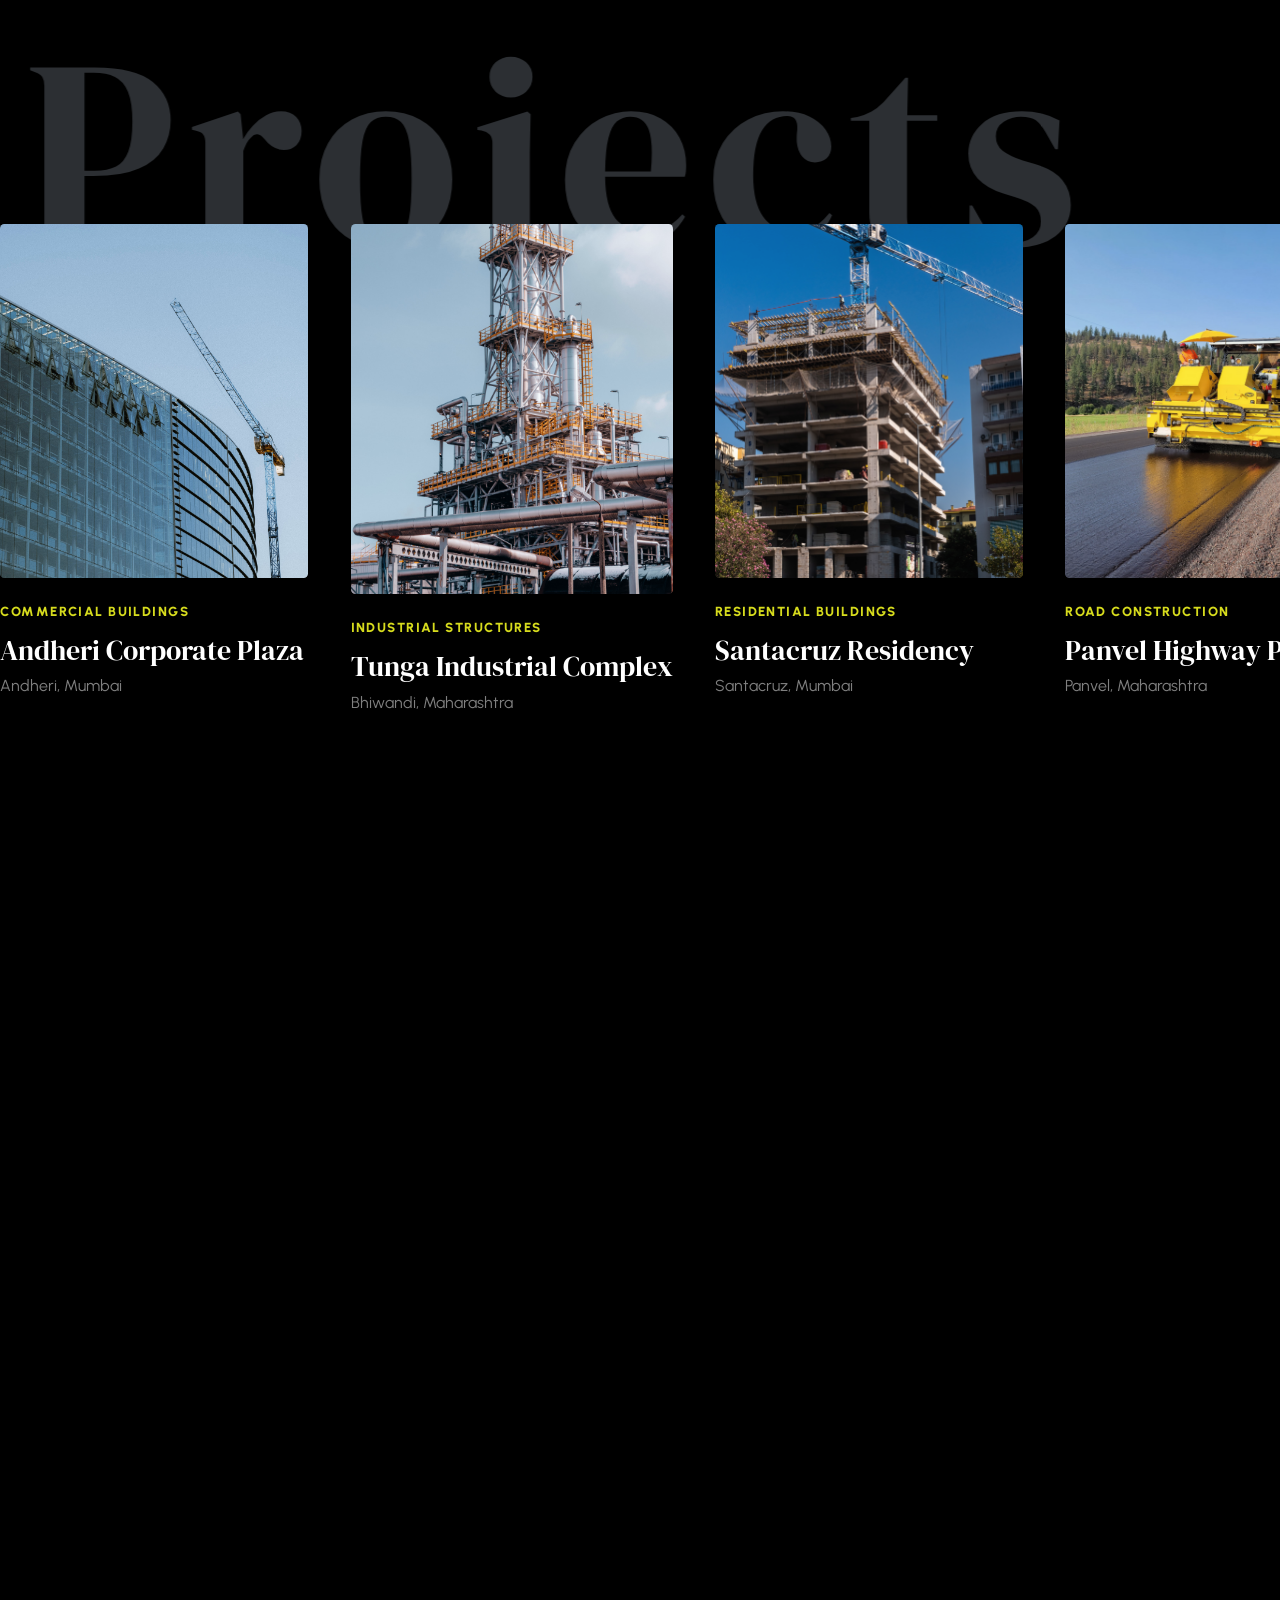
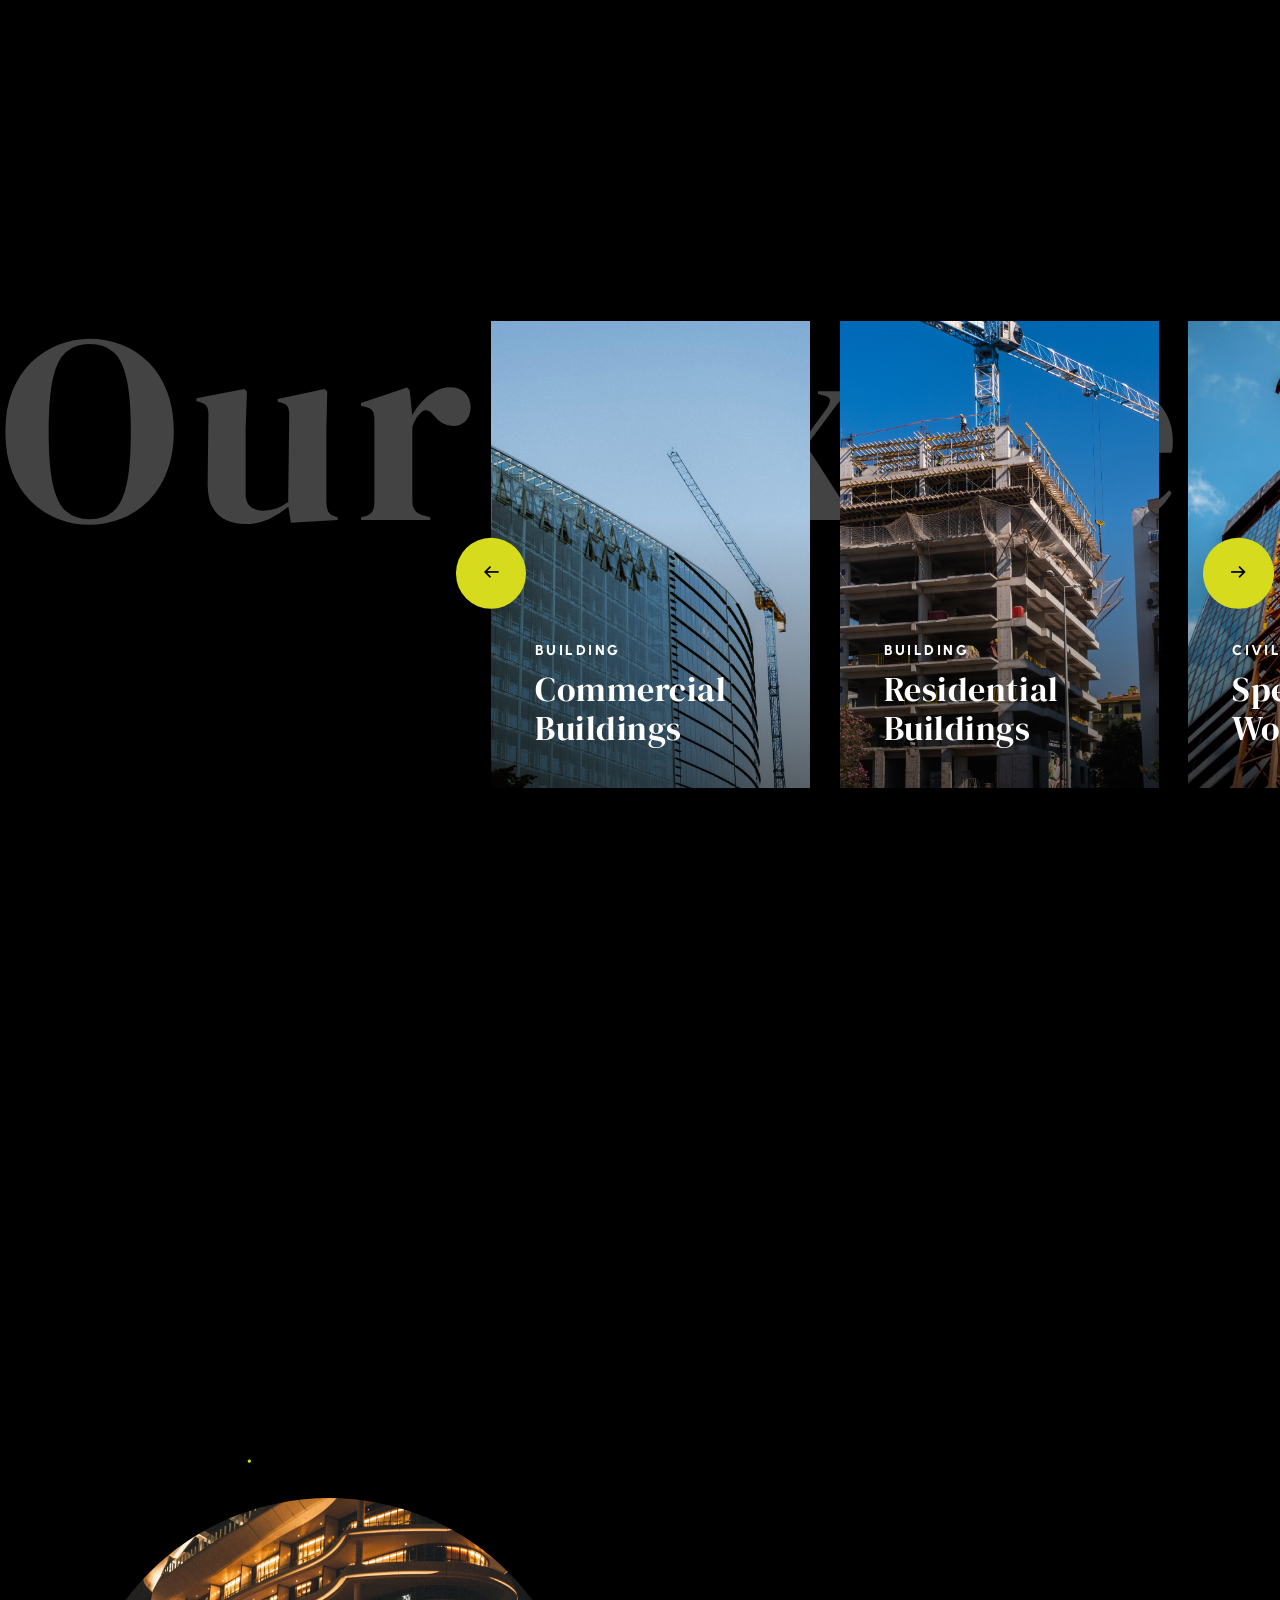
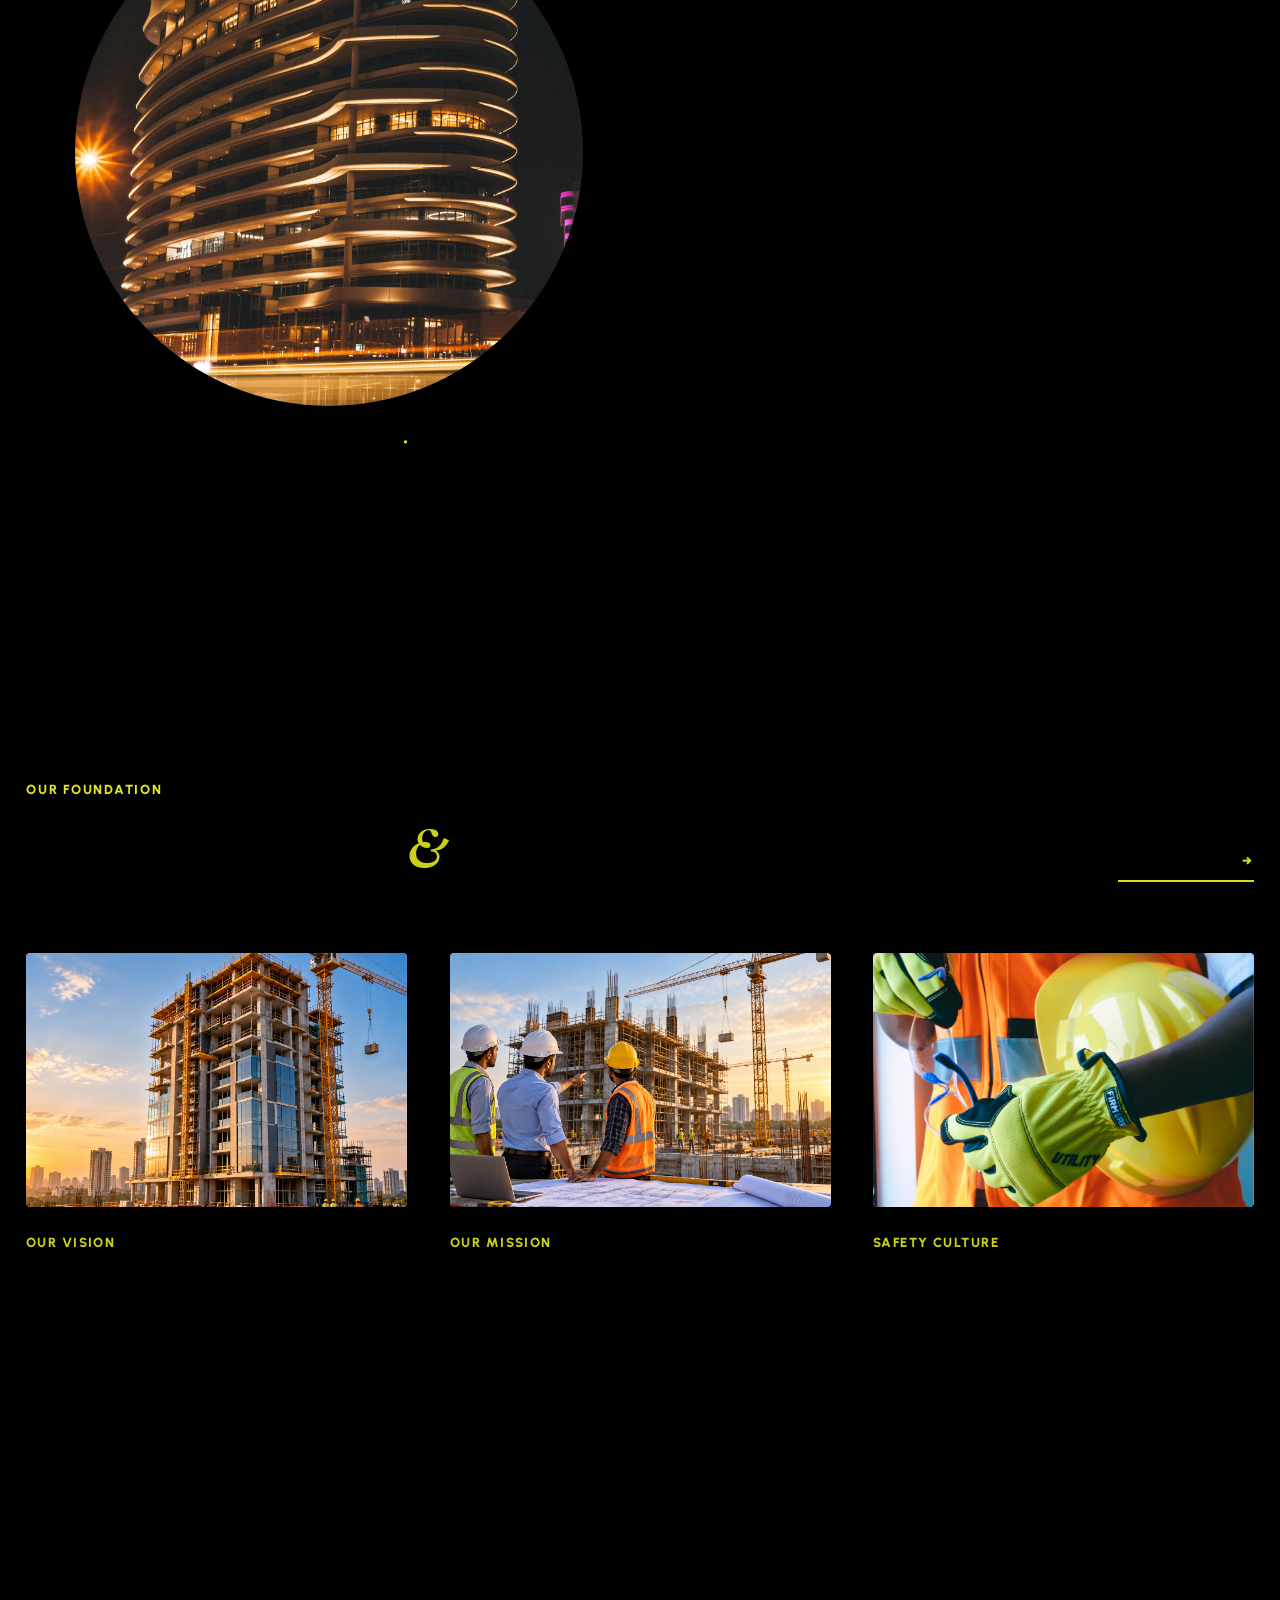
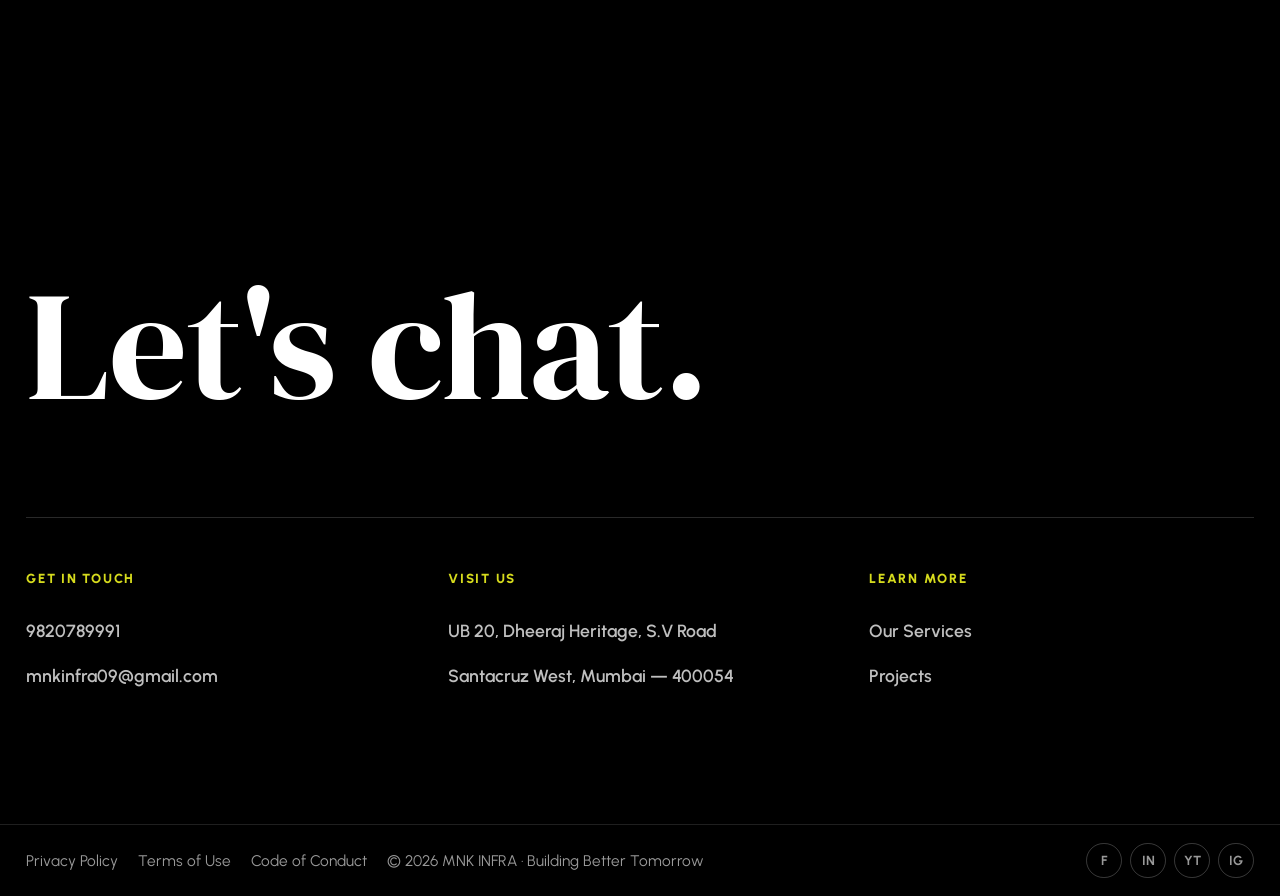
==== commit 62c64dc8: "Stop project card image motion" ====
--- a/index.html
+++ b/index.html
@@ -143,37 +143,37 @@
       <div class="p-slider" id="pSlider">
         <div class="p-track" id="pTrack">
         <a class="p-card" href="project.html?p=andheri-corporate-plaza">
-          <div class="p-card__frame"><img data-imgparallax src="images/commercial.jpg" alt="Andheri Corporate Plaza placeholder" loading="lazy"></div>
+          <div class="p-card__frame"><img src="images/commercial.jpg" alt="Andheri Corporate Plaza placeholder" loading="lazy"></div>
           <p class="p-card__cat">Commercial Buildings</p>
           <h3 class="p-card__title">Andheri Corporate Plaza</h3>
           <p class="p-card__loc">Andheri, Mumbai</p>
         </a>
         <a class="p-card" href="project.html?p=tunga-industrial-complex">
-          <div class="p-card__frame"><img data-imgparallax src="images/industrial.jpg" alt="Tunga Industrial Structure placeholder" loading="lazy"></div>
+          <div class="p-card__frame"><img src="images/industrial.jpg" alt="Tunga Industrial Structure placeholder" loading="lazy"></div>
           <p class="p-card__cat">Industrial Structures</p>
           <h3 class="p-card__title">Tunga Industrial Complex</h3>
           <p class="p-card__loc">Bhiwandi, Maharashtra</p>
         </a>
         <a class="p-card" href="project.html?p=santacruz-residency">
-          <div class="p-card__frame"><img data-imgparallax src="images/residential.jpg" alt="Santacruz Residency placeholder" loading="lazy"></div>
+          <div class="p-card__frame"><img src="images/residential.jpg" alt="Santacruz Residency placeholder" loading="lazy"></div>
           <p class="p-card__cat">Residential Buildings</p>
           <h3 class="p-card__title">Santacruz Residency</h3>
           <p class="p-card__loc">Santacruz, Mumbai</p>
         </a>
         <a class="p-card" href="project.html?p=panvel-highway-package">
-          <div class="p-card__frame"><img data-imgparallax src="images/road-construction.jpg" alt="Panvel Road Package placeholder" loading="lazy"></div>
+          <div class="p-card__frame"><img src="images/road-construction.jpg" alt="Panvel Road Package placeholder" loading="lazy"></div>
           <p class="p-card__cat">Road Construction</p>
           <h3 class="p-card__title">Panvel Highway Package</h3>
           <p class="p-card__loc">Panvel, Maharashtra</p>
         </a>
         <a class="p-card" href="project.html?p=municipal-water-storage-tanks">
-          <div class="p-card__frame"><img data-imgparallax src="images/concrete-tank.jpg" alt="Water Storage Tanks placeholder" loading="lazy"></div>
+          <div class="p-card__frame"><img src="images/concrete-tank.jpg" alt="Water Storage Tanks placeholder" loading="lazy"></div>
           <p class="p-card__cat">Concrete Tanks</p>
           <h3 class="p-card__title">Municipal Water Storage Tanks</h3>
           <p class="p-card__loc">Thane, Maharashtra</p>
         </a>
         <a class="p-card" href="project.html?p=vasai-logistics-warehouse">
-          <div class="p-card__frame"><img data-imgparallax src="images/preengineered.jpg" alt="Vasai Logistics Warehouse placeholder" loading="lazy"></div>
+          <div class="p-card__frame"><img src="images/preengineered.jpg" alt="Vasai Logistics Warehouse placeholder" loading="lazy"></div>
           <p class="p-card__cat">Warehouses</p>
           <h3 class="p-card__title">Vasai Logistics Warehouse</h3>
           <p class="p-card__loc">Vasai, Maharashtra</p>
--- a/css/style.css
+++ b/css/style.css
@@ -474,10 +474,9 @@
   height: 100%;
   object-fit: cover;
   filter: saturate(0.9);
-  transition: filter 0.5s, scale 0.8s var(--ease);
-  will-change: transform;
-}
-.p-card:hover .p-card__frame img { filter: saturate(1.05); scale: 1.05; }
+  transition: filter 0.5s;
+}
+.p-card:hover .p-card__frame img { filter: saturate(1.05); }
 .p-card__cat {
   text-transform: uppercase;
   letter-spacing: 1.3px;
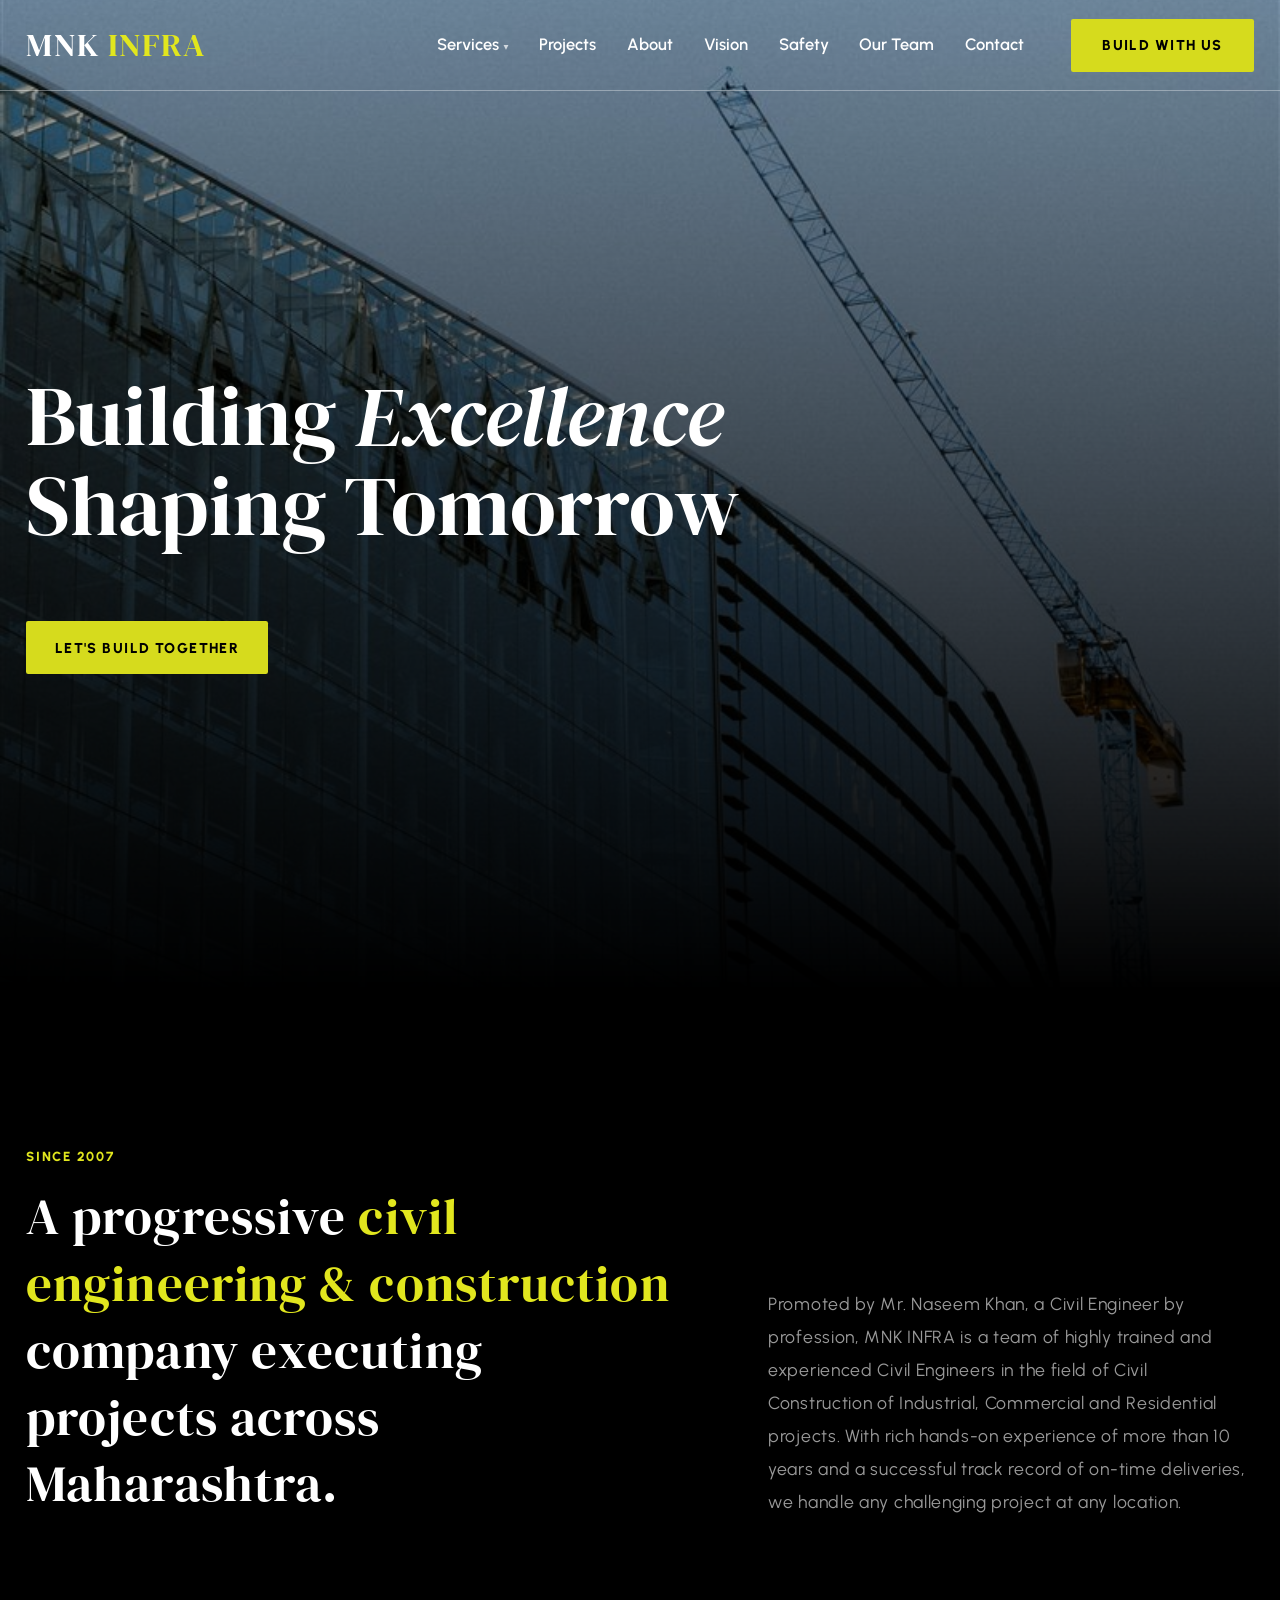
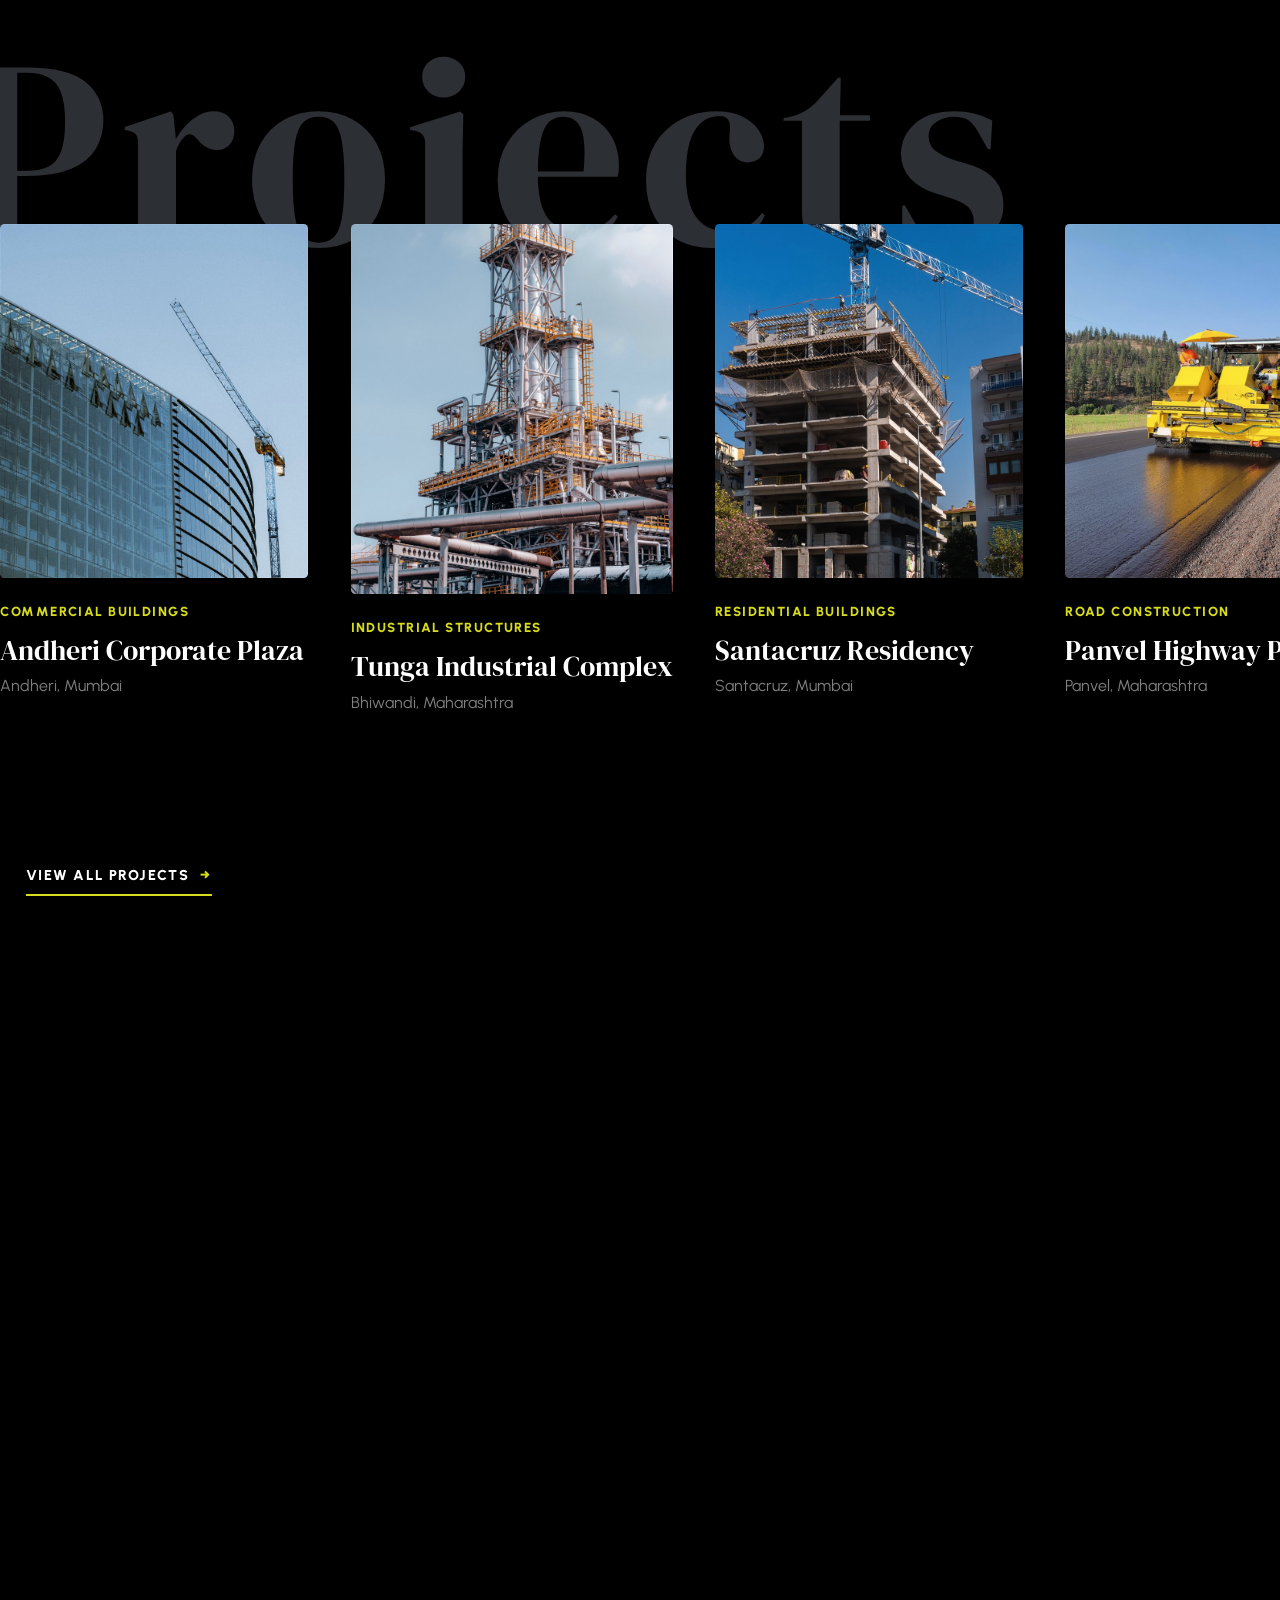
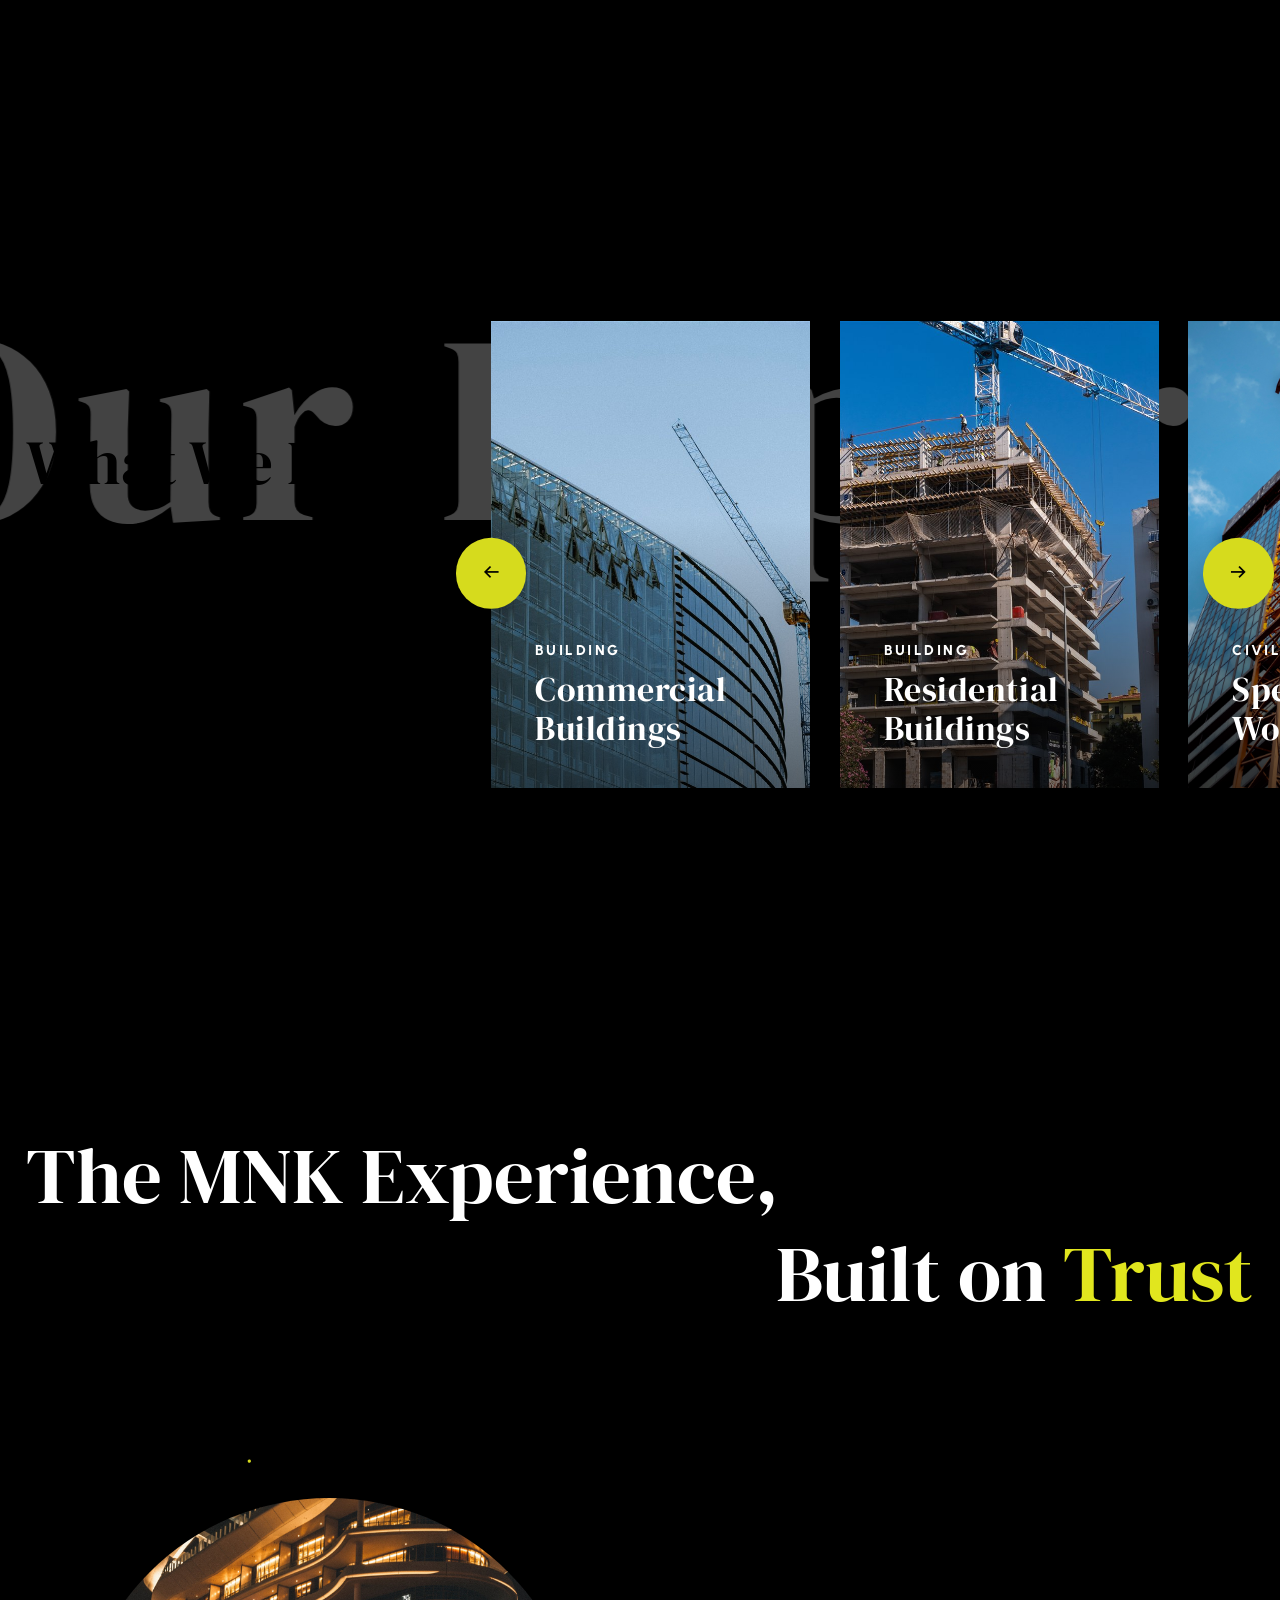
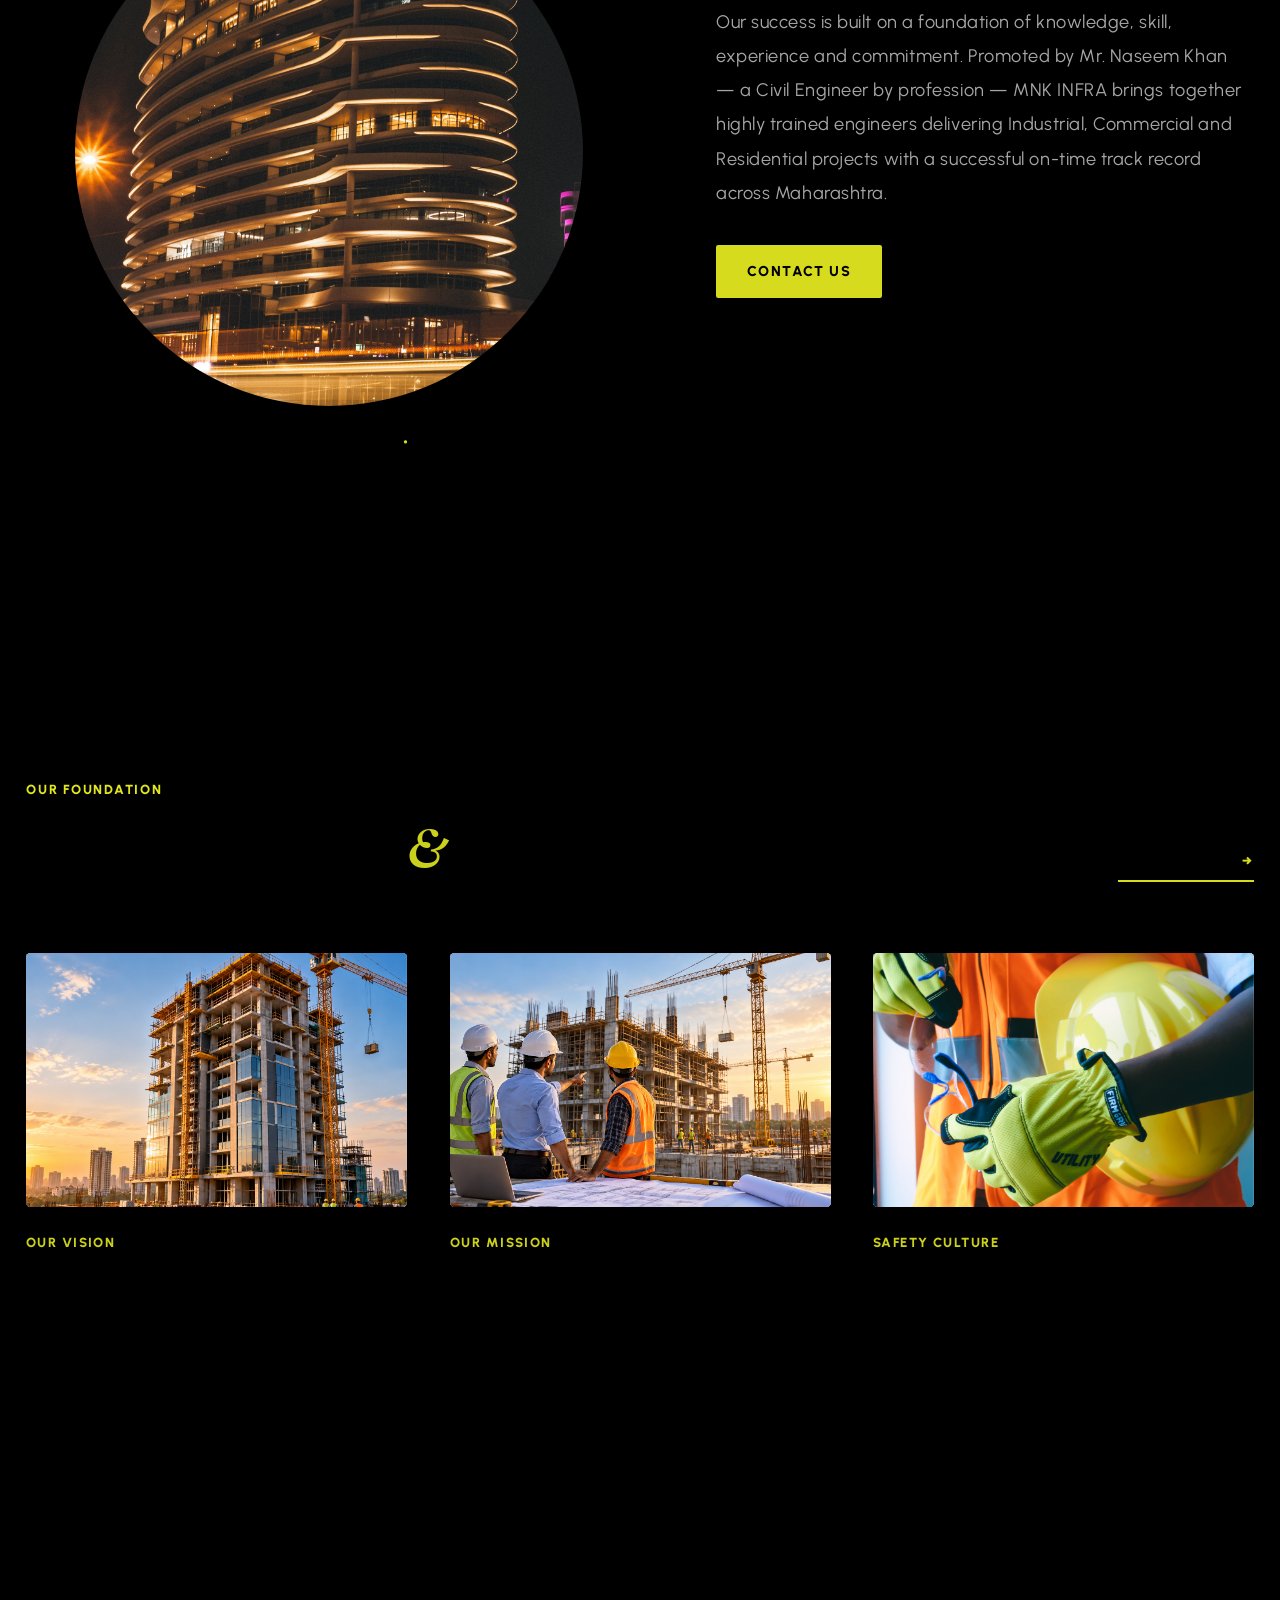
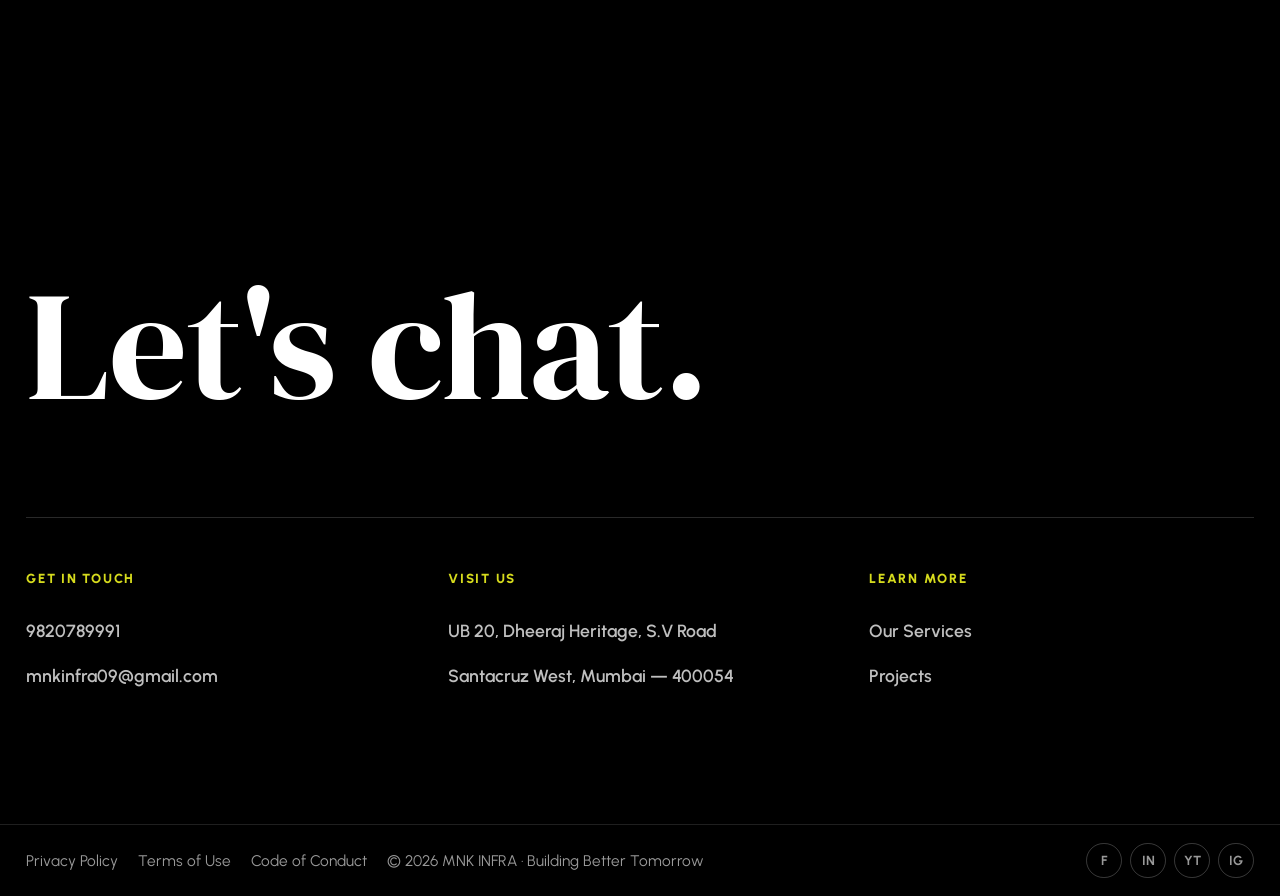
==== commit ba55d63f: "Shrink hero headlines and remove punctuation" ====
--- a/index.html
+++ b/index.html
@@ -84,9 +84,9 @@
         <div class="hero__stack reveal" style="--d:.45s">
           <h1 class="hero__title">
             <span class="hero__rotator" id="heroRotator">
-              <span class="hero__line is-active">Building <em>Excellence.</em><br>Shaping Tomorrow.</span>
-              <span class="hero__line">Creating <em>Strength.</em><br>Inspiring Progress.</span>
-              <span class="hero__line">Engineering <em>Quality.</em><br>Delivering Excellence.</span>
+              <span class="hero__line is-active">Building <em>Excellence</em><br>Shaping Tomorrow</span>
+              <span class="hero__line">Creating <em>Strength</em><br>Inspiring Progress</span>
+              <span class="hero__line">Engineering <em>Quality</em><br>Delivering Excellence</span>
             </span>
           </h1>
         </div>
--- a/css/style.css
+++ b/css/style.css
@@ -307,7 +307,7 @@
 /* desktop only: lock all 3 headlines to same footprint as Building Better Tomorrow */
 @media (min-width: 641px) {
   .hero__title {
-    font-size: clamp(46px, 6.8vw, 92px);
+    font-size: clamp(42px, 6vw, 78px);
     width: max-content;
     max-width: 100%;
   }
